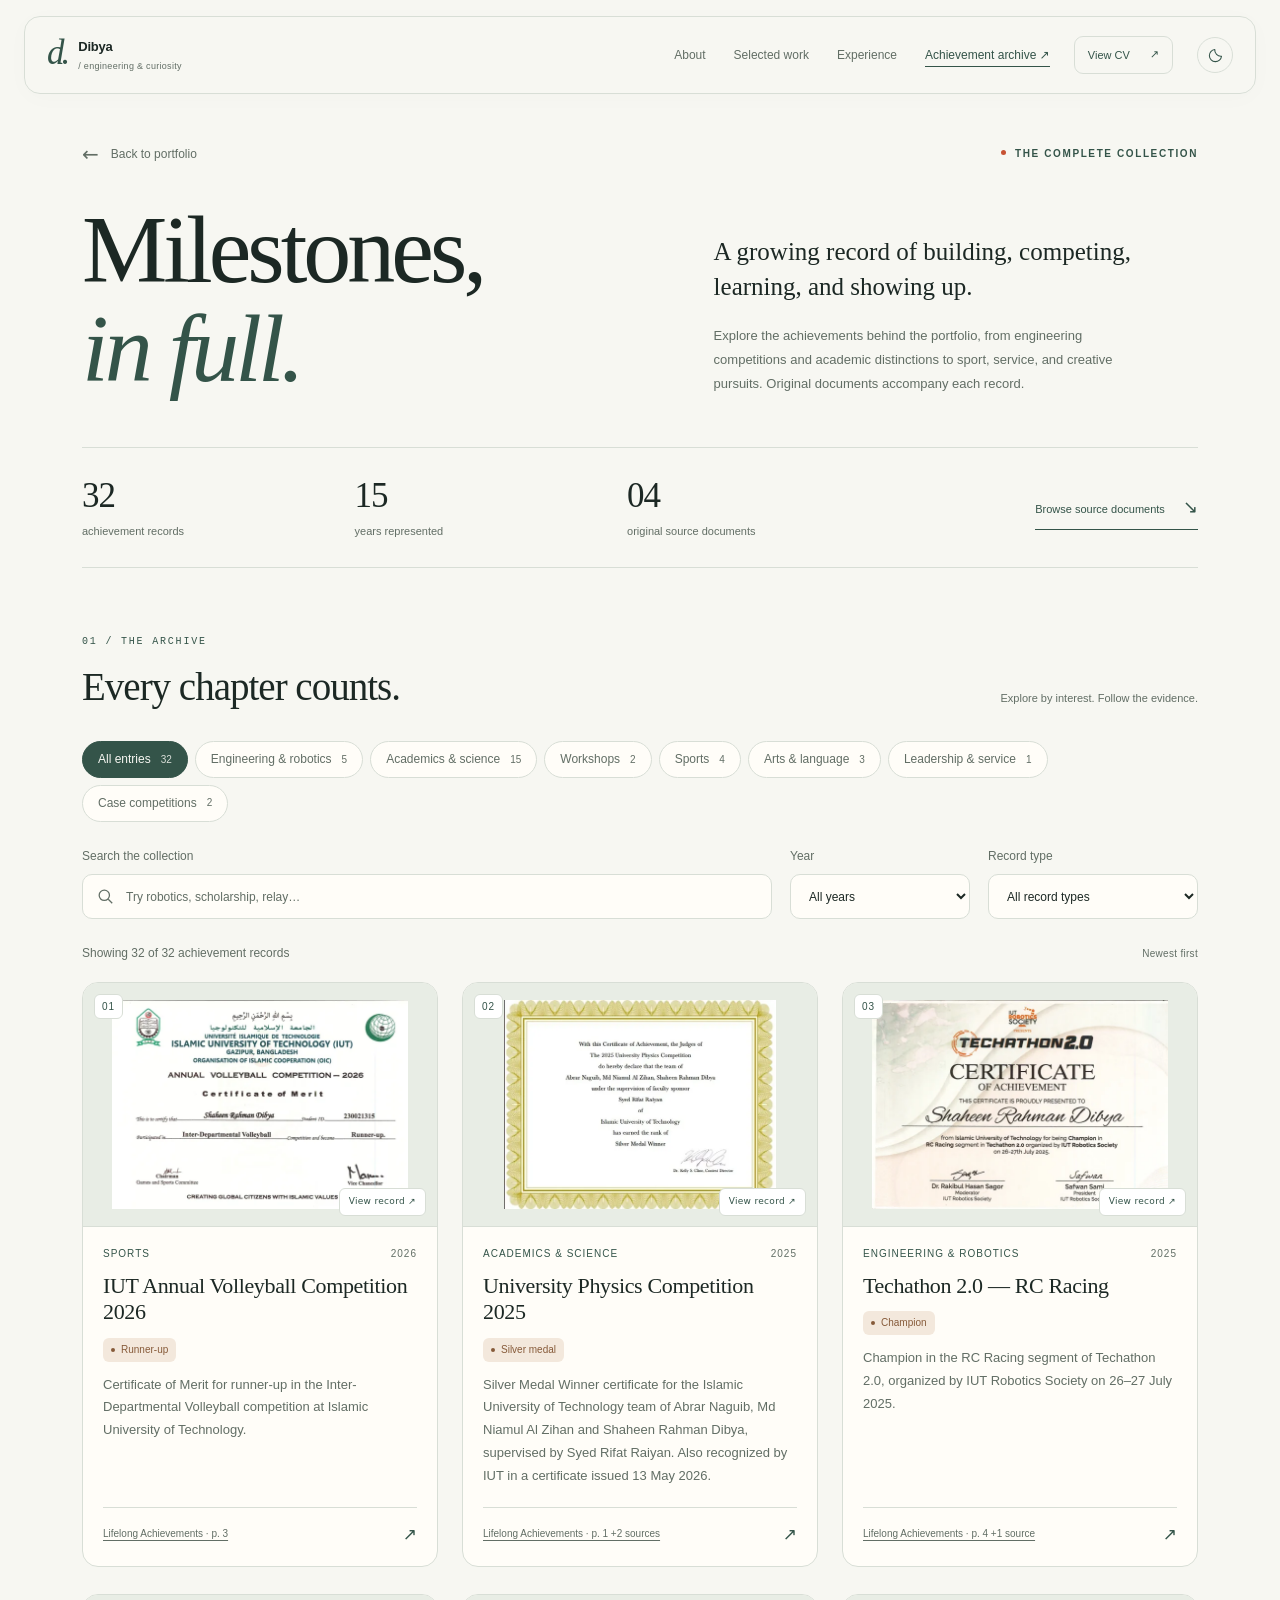
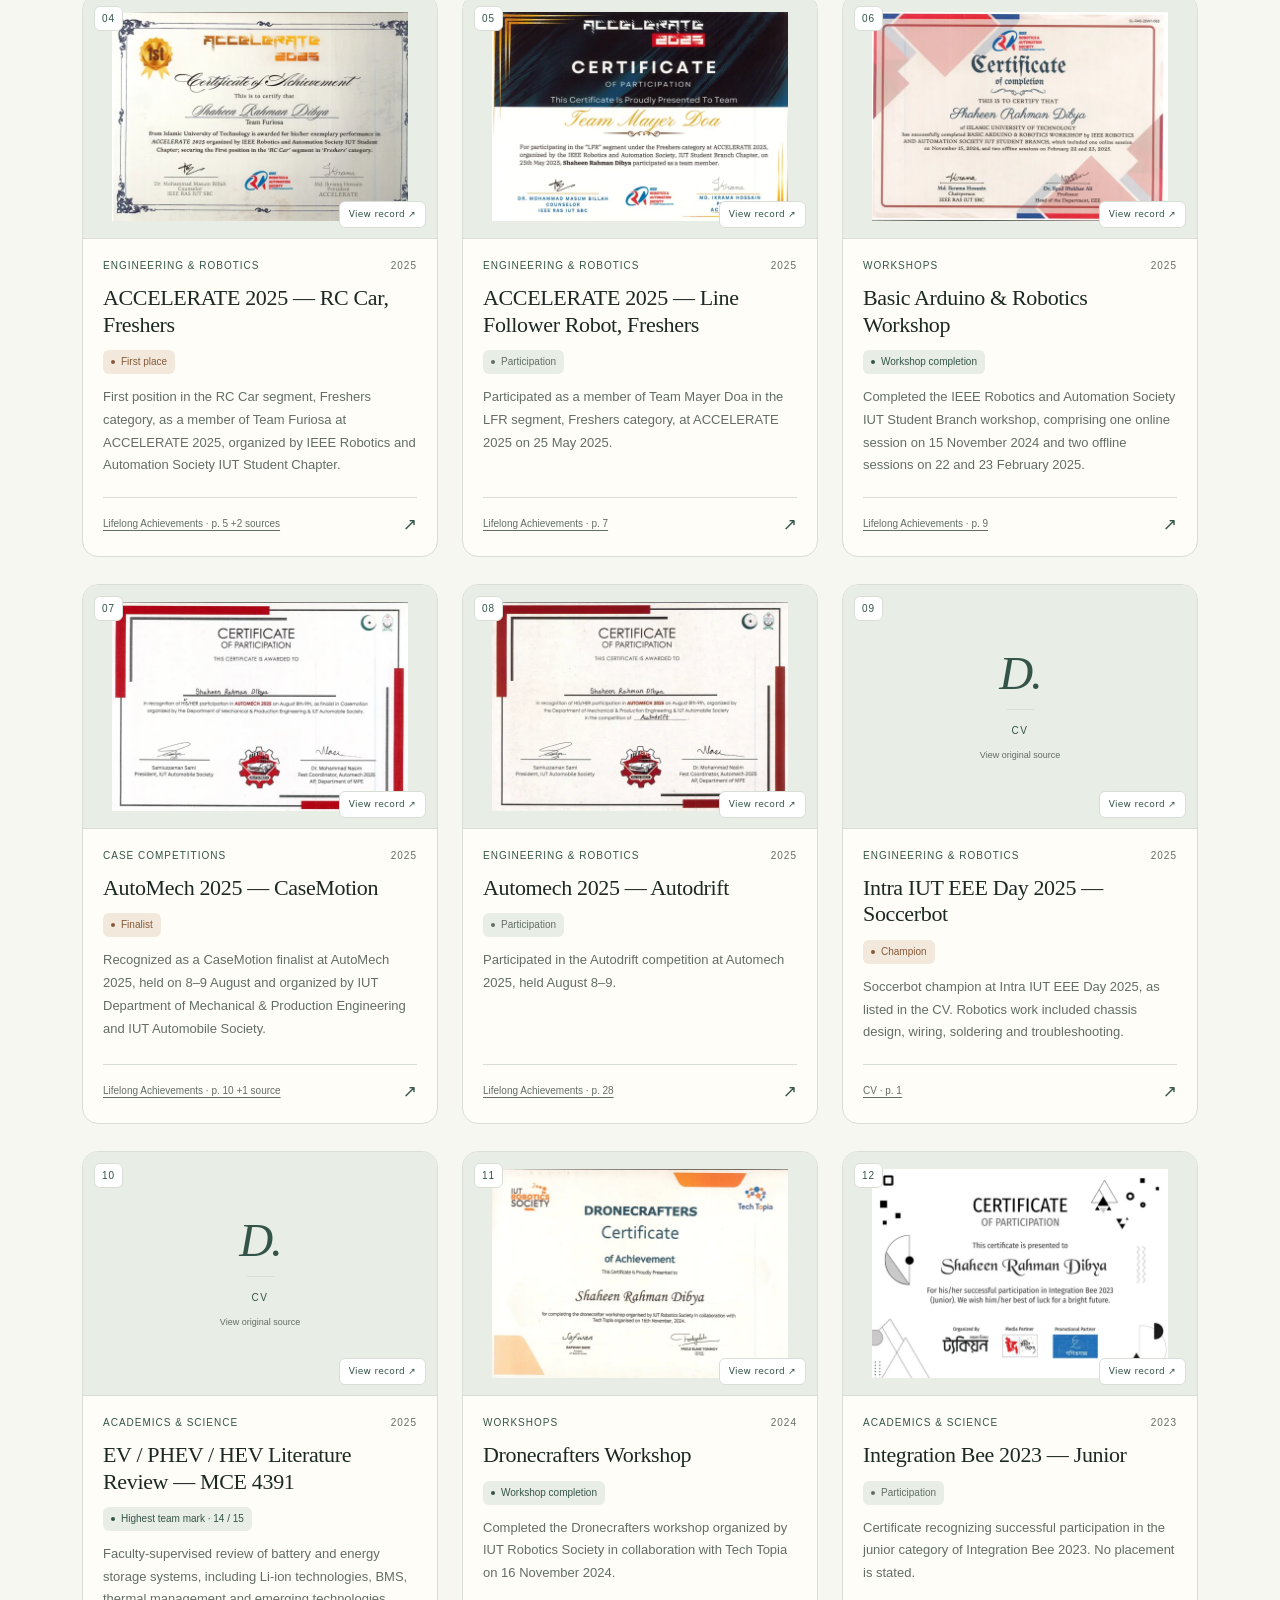
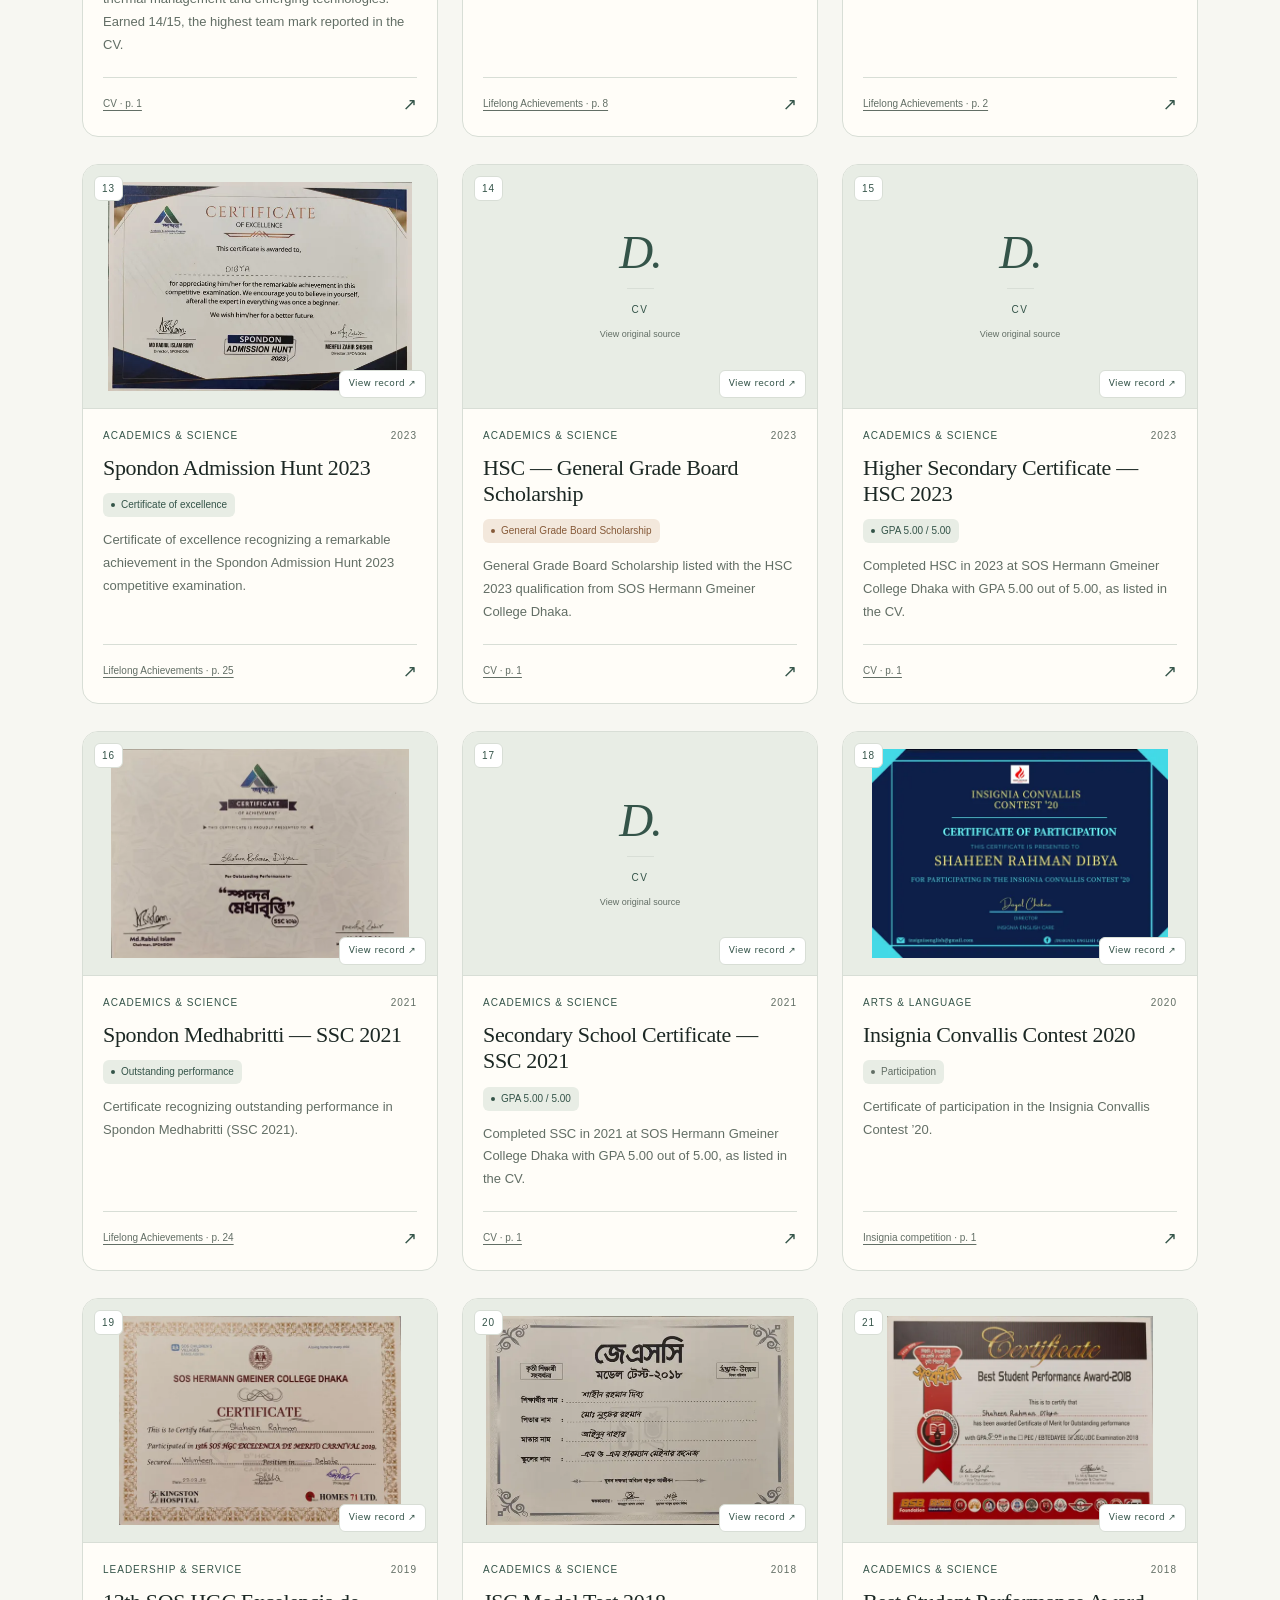
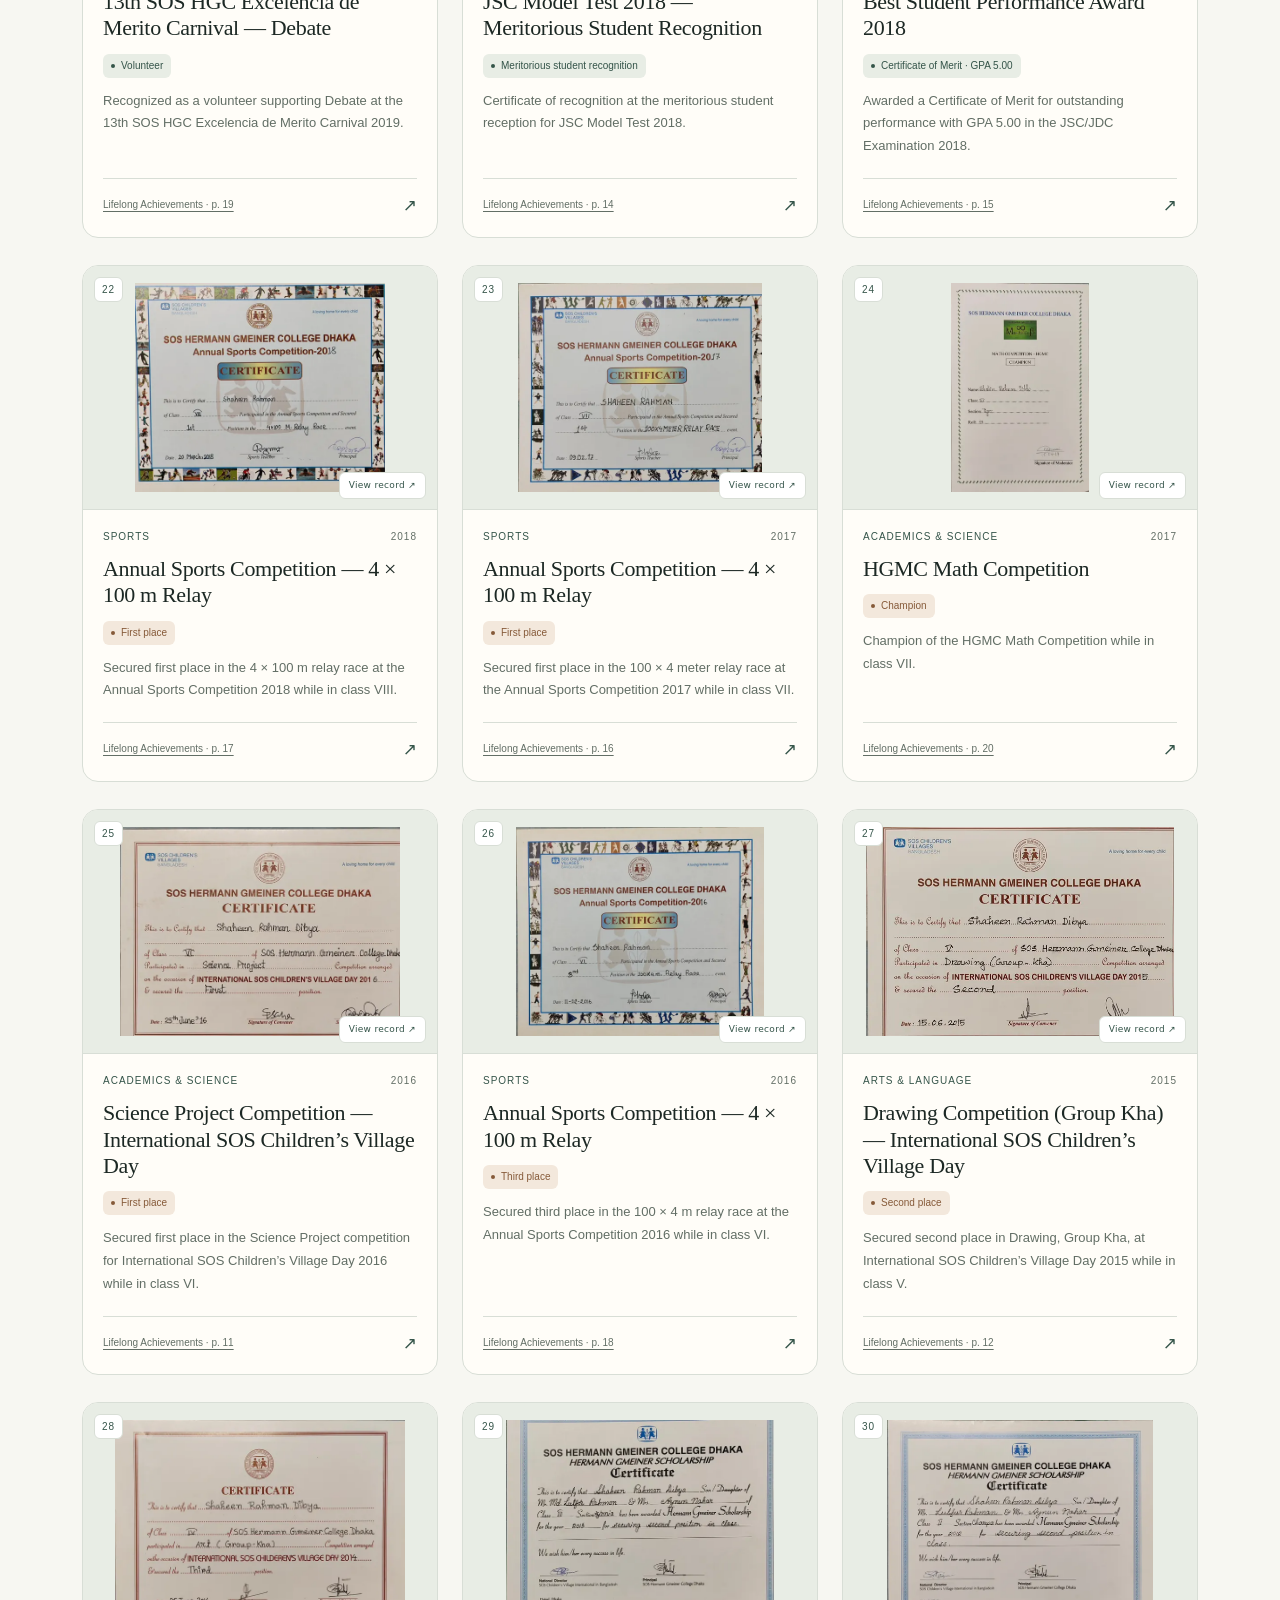
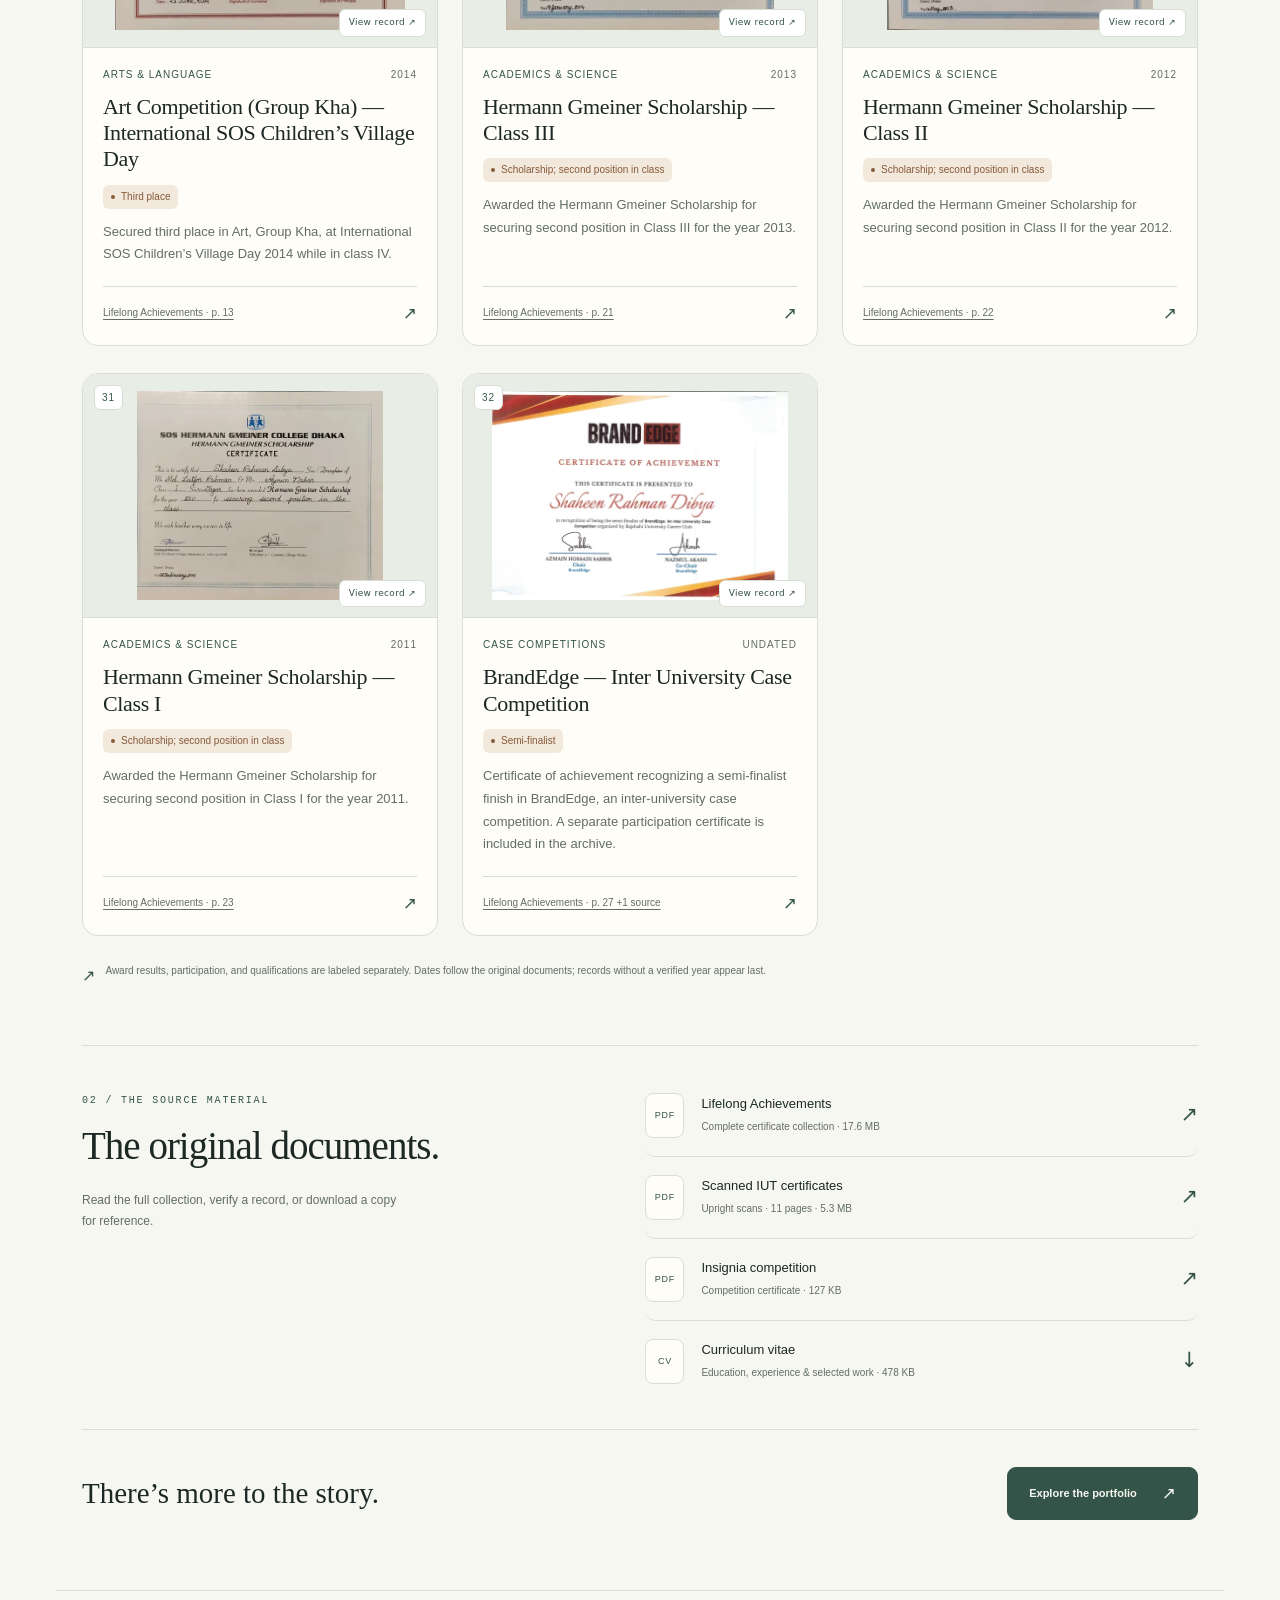
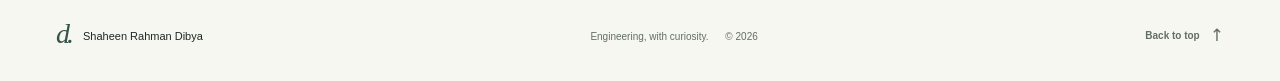
==== archive.html @ 8a5b472c "Refine portfolio with paper cards, motion, and optional dark mode" ====
<!doctype html>
<html lang="en">
<head>
  <meta charset="utf-8">
  <meta name="viewport" content="width=device-width, initial-scale=1">
  <meta name="description" content="The complete achievement archive of Shaheen Rahman Dibya: engineering competitions, academic distinctions, science, sport, service, and creative pursuits, with original documents.">
  <meta name="theme-color" content="#f7f7f2">
  <title>Achievement archive — Shaheen Rahman Dibya</title>
  <link rel="icon" href="assets/favicon.svg" type="image/svg+xml">
  <link rel="stylesheet" href="style.css">
  <link rel="stylesheet" href="archive.css">
  <link rel="stylesheet" href="polish.css">
  <link rel="stylesheet" href="detail-polish.css">
  <script src="achievements.js" defer></script>
  <script src="app.js" defer></script>
  <script src="archive.js" defer></script>
  <script src="polish.js" defer></script>
</head>
<body class="archive-page" id="top">
  <a class="skip-link" href="#archive-main">Skip to archive</a>
  <header class="site-header">
    <div class="container header-inner">
      <a class="brand" href="index.html" aria-label="Dibya, home"><span class="brand-mark" aria-hidden="true">d.</span><span class="brand-name">Dibya<span> / engineering &amp; curiosity</span></span></a>
      <button class="mobile-toggle" type="button" aria-controls="site-nav" aria-expanded="false" aria-label="Open navigation"><span></span><span></span></button>
      <nav class="desktop-nav" id="site-nav" aria-label="Main navigation">
        <a class="nav-link" href="index.html#about">About</a>
        <a class="nav-link" href="index.html#work">Selected work</a>
        <a class="nav-link" href="index.html#experience">Experience</a>
        <a class="nav-link active" aria-current="page" href="archive.html">Achievement archive <span aria-hidden="true">↗</span></a>
      </nav>
      <a class="header-cv" href="assets/documents/cv.pdf" target="_blank" rel="noopener">View CV <span aria-hidden="true">↗</span></a>
      <button class="theme-toggle" type="button" hidden aria-label="Dark mode" aria-pressed="false" title="Switch to dark mode"><svg class="theme-moon" viewBox="0 0 24 24" fill="none" stroke="currentColor" stroke-width="1.5" stroke-linecap="round" stroke-linejoin="round" aria-hidden="true"><path d="M20.5 13A8.6 8.6 0 0 1 11 3.5 8.6 8.6 0 1 0 20.5 13Z"/></svg><svg class="theme-sun" viewBox="0 0 24 24" fill="none" stroke="currentColor" stroke-width="1.5" stroke-linecap="round" aria-hidden="true"><circle cx="12" cy="12" r="4"/><path d="M12 2v2m0 16v2M2 12h2m16 0h2M5 5l1.4 1.4m11.2 11.2L19 19M5 19l1.4-1.4M17.6 6.4 19 5"/></svg></button>
    </div>
  </header>

  <main id="archive-main" class="archive-main">
    <section class="archive-intro" aria-labelledby="archive-title">
      <div class="archive-intro-top"><a href="index.html" class="archive-back"><span aria-hidden="true">←</span> Back to portfolio</a><p class="eyebrow">The complete collection</p></div>
      <div class="archive-intro-grid">
        <h1 id="archive-title">Milestones,<br><em>in full.</em></h1>
        <div class="archive-intro-copy"><p>A growing record of building, competing, learning, and showing up.</p><p>Explore the achievements behind the portfolio, from engineering competitions and academic distinctions to sport, service, and creative pursuits. Original documents accompany each record.</p></div>
      </div>
      <div class="archive-stats" aria-label="About the archive">
        <div><strong id="archive-total">—</strong><span>achievement records</span></div>
        <div><strong id="archive-years">—</strong><span>years represented</span></div>
        <div><strong>04</strong><span>original source documents</span></div>
        <a href="#document-library">Browse source documents <span aria-hidden="true">↘</span></a>
      </div>
    </section>

    <section class="archive-collection" aria-labelledby="collection-title">
      <div class="archive-section-heading"><div><p class="section-label">01 / The archive</p><h2 id="collection-title">Every chapter counts.</h2></div><p>Explore by interest. Follow the evidence.</p></div>
      <form class="archive-filters" id="archive-filters" role="search" aria-label="Filter achievement archive">
        <div class="archive-categories" id="archive-categories" role="group" aria-label="Achievement category"></div>
        <div class="archive-filter-fields">
          <div class="archive-search-field"><label for="archive-search">Search the collection</label><div class="archive-input-wrap"><svg viewBox="0 0 24 24" width="19" height="19" fill="none" stroke="currentColor" stroke-width="1.6" aria-hidden="true"><circle cx="10.5" cy="10.5" r="6.5"/><path d="m15.5 15.5 5 5"/></svg><input id="archive-search" name="search" type="search" placeholder="Try robotics, scholarship, relay…" autocomplete="off"></div></div>
          <div><label for="archive-year">Year</label><select id="archive-year" name="year"><option value="all">All years</option></select></div>
          <div><label for="archive-kind">Record type</label><select id="archive-kind" name="kind"><option value="all">All record types</option></select></div>
        </div>
      </form>
      <div class="archive-results-meta"><p id="archive-count" role="status" aria-live="polite" aria-atomic="true">Loading achievement records…</p><div><span class="archive-sort-label">Newest first</span><button id="archive-clear" type="button" hidden>Clear filters <span aria-hidden="true">×</span></button></div></div>
      <div class="archive-grid" id="archive-grid"></div>
      <div class="archive-empty" id="archive-empty" hidden><span aria-hidden="true">↗</span><h3>No matching records.</h3><p>Try a different search or clear the filters to explore the full collection.</p><button class="button button-dark" type="button" id="archive-empty-clear">View all achievements</button></div>
      <noscript><p class="archive-noscript">Enable JavaScript to browse and filter the archive. All original records are also available in the source documents below.</p></noscript>
      <p class="archive-evidence-note"><span aria-hidden="true">↗</span> Award results, participation, and qualifications are labeled separately. Dates follow the original documents; records without a verified year appear last.</p>
    </section>

    <section class="archive-library" id="document-library" aria-labelledby="library-title">
      <div><p class="section-label">02 / The source material</p><h2 id="library-title">The original documents.</h2><p>Read the full collection, verify a record, or download a copy for reference.</p></div>
      <div class="archive-documents">
        <a href="assets/documents/lifelong-achievements.pdf" target="_blank" rel="noopener"><span class="archive-document-icon" aria-hidden="true">PDF</span><span><strong>Lifelong Achievements</strong><small>Complete certificate collection · 17.6 MB</small></span><span class="archive-document-arrow" aria-hidden="true">↗</span></a>
        <a href="assets/documents/scanned-iut-certificates.pdf" target="_blank" rel="noopener"><span class="archive-document-icon" aria-hidden="true">PDF</span><span><strong>Scanned IUT certificates</strong><small>Upright scans · 11 pages · 5.3 MB</small></span><span class="archive-document-arrow" aria-hidden="true">↗</span></a>
        <a href="assets/documents/insignia-competition.pdf" target="_blank" rel="noopener"><span class="archive-document-icon" aria-hidden="true">PDF</span><span><strong>Insignia competition</strong><small>Competition certificate · 127 KB</small></span><span class="archive-document-arrow" aria-hidden="true">↗</span></a>
        <a href="assets/documents/cv.pdf" download="Shaheen-Rahman-Dibya-CV.pdf"><span class="archive-document-icon" aria-hidden="true">CV</span><span><strong>Curriculum vitae</strong><small>Education, experience &amp; selected work · 478 KB</small></span><span class="archive-document-arrow" aria-hidden="true">↓</span></a>
      </div>
    </section>
    <div class="archive-closing"><p>There’s more to the story.</p><a class="button button-dark" href="index.html">Explore the portfolio <span aria-hidden="true">↗</span></a></div>
  </main>

  <footer class="site-footer container"><a class="brand footer-brand" href="index.html"><span class="brand-mark" aria-hidden="true">d.</span><span>Shaheen Rahman Dibya</span></a><p>Engineering, with curiosity. <span>© <span id="current-year">2026</span></span></p><a class="text-link" href="#top">Back to top <span aria-hidden="true">↑</span></a></footer>

  <dialog id="certificate-dialog" class="certificate-dialog" aria-labelledby="certificate-title">
    <div class="certificate-dialog-heading"><p class="eyebrow">From the archive</p><button type="button" class="certificate-close" aria-label="Close certificate preview">Close <span aria-hidden="true">×</span></button></div>
    <div class="certificate-dialog-content"><div class="certificate-preview" id="certificate-preview"></div><div class="certificate-detail"><p id="certificate-category" class="eyebrow"></p><h2 id="certificate-title"></h2><p class="certificate-result" id="certificate-result"></p><p id="certificate-description"></p><p id="certificate-note" class="certificate-note" hidden></p><div class="certificate-source-nav" id="certificate-source-nav" role="group" aria-label="Choose source document"></div><p class="certificate-citation" id="certificate-citation"></p><a class="button button-dark" id="certificate-original" href="#" target="_blank" rel="noopener">Open original document <span aria-hidden="true">↗</span></a><p class="certificate-read-note">Open the original PDF for full resolution and surrounding context.</p></div></div>
  </dialog>
</body>
</html>
---- style.css ----
/* Shared foundation and portfolio; no remote assets or fonts. */
:root {
  --paper: #f7f7f2;
  --ink: #1c2824;
  --accent: #dd633f;
  --green: #345449;
  --muted: #69716c;
  --line: #d8ded6;
  --sage: #e8ede5;
  --serif: Georgia,'Times New Roman',serif;
  --sans: Arial,Helvetica,'DejaVu Sans',sans-serif;
  --radius: 12px;
}

*,*::before,*::after {
  box-sizing: border-box;
}

html {
  scroll-behavior: smooth;
  scroll-padding-top: 100px;
}

body {
  margin: 0;
  background: var(--paper);
  color: var(--ink);
  font: 15px/1.7 var(--sans);
  -webkit-font-smoothing: antialiased;
}

button,input,select,textarea {
  font: inherit;
}

button,a {
  -webkit-tap-highlight-color: transparent;
}

button {
  color: inherit;
  cursor: pointer;
}

a {
  color: inherit;
  text-decoration: none;
}

img,svg {
  display: block;
  max-width: 100%;
}

img {
  height: auto;
}

h1,h2,h3,h4,p {
  margin: 0;
}

h1,h2,h3 {
  font-family: var(--serif);
  font-weight: 400;
  line-height: 1.12;
}

h2 {
  font-size: clamp(38px,4.2vw,54px);
  letter-spacing: -2.3px;
}

h2 em,h1 em {
  color: var(--green);
  font-weight: 400;
}

p+p {
  margin-top: 18px;
}

strong {
  font-weight: 600;
}

::selection {
  background: #c8d9c5;
  color: var(--ink);
}

:focus-visible {
  outline: 3px solid var(--accent);
  outline-offset: 5px;
}

[hidden] {
  display: none!important;
}

body:has(dialog[open]) {
  overflow: hidden;
}

.container {
  width: calc(100% - 112px);
  max-width: 1180px;
  margin-inline: auto;
}

.section {
  padding-block: 104px;
}

.section-label,.eyebrow {
  font-size: 10px;
  font-weight: 600;
  line-height: 1.6;
  letter-spacing: 1.55px;
  text-transform: uppercase;
}

.section-label {
  color: var(--muted);
  margin-bottom: 20px;
}

.eyebrow {
  color: var(--green);
}

.muted {
  color: var(--muted);
}

.large-copy {
  font-size: 21px;
  line-height: 1.6;
  letter-spacing: -.3px;
}

.tag {
  display: inline-flex;
  align-items: center;
  border: 1px solid currentColor;
  border-radius: 3px;
  padding: 4px 9px;
  font-size: 9px;
  letter-spacing: 1.1px;
  line-height: 1.5;
  font-weight: 600;
  white-space: nowrap;
}

.button {
  display: inline-flex;
  align-items: center;
  justify-content: center;
  gap: 25px;
  min-height: 48px;
  padding: 13px 21px;
  border: 1px solid transparent;
  border-radius: 5px;
  font-size: 12px;
  font-weight: 600;
  line-height: 1.5;
  transition: background .2s,transform .2s;
}

.button:hover {
  transform: translateY(-2px);
}

.button-dark {
  background: var(--ink);
  color: var(--paper);
}

.button-dark:hover {
  background: var(--green);
}

.button-outline {
  background: transparent;
  border-color: var(--line);
}

.button-outline:hover {
  background: var(--sage);
}

.button span[aria-hidden] {
  font-size: 17px;
  font-weight: 400;
}

.text-link {
  display: inline-flex;
  gap: 16px;
  align-items: center;
  width: fit-content;
  background: none;
  padding: 0;
  border: 0;
  border-bottom: 1px solid transparent;
  font-size: 12px;
  font-weight: 600;
  line-height: 1.8;
  transition: border-color .2s;
}

.text-link:hover {
  border-color: currentColor;
}

.text-link span[aria-hidden] {
  font-size: 17px;
  font-weight: 400;
}

.skip-link {
  position: fixed;
  z-index: 100;
  left: 20px;
  top: -100px;
  background: var(--ink);
  color: white;
  border-radius: 4px;
  padding: 12px 20px;
}

.skip-link:focus {
  top: 14px;
}

/* Shared header */
.site-header {
  position: relative;
  z-index: 20;
  border-bottom: 1px solid var(--line);
  background: var(--paper);
}

.header-inner {
  height: 94px;
  display: flex;
  align-items: center;
  gap: 34px;
}

.brand {
  display: inline-flex;
  align-items: center;
  gap: 11px;
  flex-shrink: 0;
}

.brand-mark {
  font: italic 35px/1 var(--serif);
  letter-spacing: -3px;
  color: var(--green);
  margin-top: -5px;
}

.brand-name {
  font-size: 13px;
  font-weight: 600;
  letter-spacing: -.2px;
  white-space: nowrap;
}

.brand-name>span {
  display: block;
  font-size: 9px;
  letter-spacing: .3px;
  font-weight: 400;
  color: var(--muted);
  margin-top: 1px;
}

.desktop-nav {
  display: flex;
  align-items: center;
  gap: 28px;
  margin-left: auto;
}

.nav-link {
  font-size: 11px;
  white-space: nowrap;
  position: relative;
  line-height: 2;
  color: #4f5952;
}

.nav-link:hover,.nav-link.active,.nav-link[aria-current="page"] {
  color: var(--ink);
}

.nav-link::after {
  content: '';
  position: absolute;
  height: 1px;
  bottom: 0;
  left: 0;
  right: 0;
  background: currentColor;
  transform: scaleX(0);
  transform-origin: left;
  transition: transform .2s;
}

.nav-link:hover::after,.nav-link.active::after,.nav-link[aria-current="page"]::after {
  transform: scaleX(1);
}

.header-cv {
  display: flex;
  align-items: center;
  gap: 20px;
  font-size: 11px;
  border: 1px solid #b9c1b9;
  border-radius: 4px;
  padding: 9px 13px;
  white-space: nowrap;
}

.header-cv:hover {
  background: var(--sage);
}

.mobile-toggle {
  display: none;
  width: 42px;
  height: 42px;
  background: transparent;
  align-items: center;
  justify-content: center;
  flex-direction: column;
  gap: 6px;
  border: 1px solid var(--line);
  border-radius: 4px;
}

.mobile-toggle>span {
  display: block;
  width: 17px;
  height: 1px;
  background: var(--ink);
  transition: transform .2s;
}

.mobile-toggle[aria-expanded="true"]>span:first-child {
  transform: translateY(3.5px) rotate(45deg);
}

.mobile-toggle[aria-expanded="true"]>span:last-child {
  transform: translateY(-3.5px) rotate(-45deg);
}

/* Introduction */
.hero {
  display: grid;
  grid-template-columns: 1.15fr .85fr;
  gap: 72px;
  align-items: center;
  padding-top: 86px;
  padding-bottom: 85px;
}

.hero-copy>.eyebrow {
  font-size: 9px;
  letter-spacing: 1.15px;
  display: flex;
  align-items: center;
  gap: 9px;
  margin-bottom: 26px;
}

.status-dot {
  width: 6px;
  height: 6px;
  border-radius: 50%;
  background: var(--accent);
  flex-shrink: 0;
  box-shadow: 0 0 0 4px #dd633f0c;
}

.hero h1 {
  font-size: clamp(76px,8.4vw,112px);
  line-height: 1;
  letter-spacing: -6.5px;
  margin-left: -5px;
}

.hero h1 em {
  display: inline-block;
}

.hero-intro {
  font-size: 16px;
  line-height: 1.8;
  max-width: 425px;
  margin-top: 27px;
  color: #59635b;
}

.hero-intro strong {
  color: var(--ink);
}

.hero-actions {
  display: flex;
  align-items: center;
  gap: 25px;
  margin-top: 30px;
  flex-wrap: wrap;
}

.hero-note {
  display: flex;
  align-items: center;
  gap: 12px;
  margin-top: 38px;
}

.hero-note p {
  font-size: 10px;
  line-height: 1.7;
  color: var(--muted);
}

.tiny-cross {
  font-size: 25px;
  line-height: 1;
  color: var(--accent);
}

.hero-visual {
  position: relative;
  justify-self: end;
  width: 100%;
  max-width: 390px;
  padding-top: 6px;
}

.portrait-frame {
  height: 451px;
  position: relative;
  border-radius: 200px 200px 9px 9px;
  overflow: hidden;
  background: #dbe1d5;
  isolation: isolate;
}

.portrait-frame img {
  width: 100%;
  height: 100%;
  object-fit: cover;
  object-position: center 36%;
  filter: saturate(.82);
}

.portrait-frame::after {
  content: '';
  position: absolute;
  inset: 65% 0 0;
  z-index: 0;
  background: linear-gradient(transparent,#15231c73);
}

.portrait-coordinate {
  position: absolute;
  left: 23px;
  bottom: 19px;
  z-index: 1;
  font-size: 7px;
  line-height: 1.8;
  font-weight: 600;
  letter-spacing: 1.2px;
  color: #fff;
}

.portrait-caption {
  display: flex;
  justify-content: space-between;
  gap: 10px;
  padding-top: 16px;
  font-size: 8px;
  letter-spacing: 1.3px;
  color: var(--muted);
}

.portrait-caption [lang] {
  letter-spacing: .2px;
}

.hero-award {
  position: absolute;
  z-index: 2;
  left: -49px;
  bottom: 62px;
  display: flex;
  align-items: center;
  gap: 13px;
  background: var(--paper);
  border: 1px solid #e4e4d8;
  border-radius: 7px;
  padding: 16px 18px;
  box-shadow: 0 10px 32px #1c28240d;
  transition: transform .2s;
}

.hero-award:hover {
  transform: translateY(-4px);
}

.hero-award .award-symbol {
  font: 39px/1 var(--serif);
  color: #9c8147;
}

.hero-award strong {
  display: block;
  font-size: 11px;
  line-height: 1.5;
  font-weight: 600;
}

.hero-award small {
  font-size: 8px;
  color: var(--muted);
  display: block;
  margin-top: 3px;
}

.hero-award>span:last-child {
  margin-left: 10px;
  font-size: 17px;
}

.portrait-orbit {
  width: 88px;
  height: 88px;
  border: 1px solid #a9b6a2;
  border-radius: 50%;
  position: absolute;
  right: -30px;
  top: 45px;
  z-index: -1;
}

.portrait-orbit::after {
  content: '';
  position: absolute;
  width: 8px;
  height: 8px;
  background: var(--accent);
  border-radius: 50%;
  right: 2px;
  top: 15px;
}

.stat-strip {
  display: grid;
  grid-template-columns: 1fr 1.18fr 1.18fr 1.05fr;
  border-top: 1px solid var(--line);
  border-bottom: 1px solid var(--line);
  padding-block: 28px;
}

.stat-strip>div {
  border-right: 1px solid var(--line);
  padding-left: 32px;
}

.stat-strip>div:first-child {
  padding-left: 0;
}

.stat-strip strong {
  font-family: var(--serif);
  font-size: 32px;
  font-weight: 400;
  line-height: 1.15;
  letter-spacing: -1px;
}

.stat-strip strong span {
  font-family: var(--sans);
  font-size: 10px;
  letter-spacing: 0;
  color: var(--muted);
  margin-left: 3px;
  white-space: nowrap;
}

.stat-strip p {
  font-size: 9px;
  color: var(--muted);
  margin-top: 7px;
}

.stat-strip>a {
  align-self: center;
  font-size: 10px;
  line-height: 1.8;
  padding-left: 32px;
  color: var(--muted);
}

.stat-strip>a span {
  color: var(--ink);
  font-weight: 600;
}

.stat-strip>a:hover span {
  text-decoration: underline;
  text-underline-offset: 4px;
}

/* Recognition */
.section-heading {
  display: flex;
  align-items: flex-end;
  justify-content: space-between;
  gap: 32px;
  margin-bottom: 40px;
}

.section-heading>.text-link {
  margin-bottom: 6px;
}

.section-aside {
  font-size: 12px;
  line-height: 1.8;
  color: var(--muted);
  margin-bottom: 3px;
}

.recognition-grid {
  display: grid;
  grid-template-columns: 1.05fr 1fr;
  gap: 25px;
}

.recognition-feature {
  background: #ebe4d6;
  border: 1px solid #e3daca;
  border-radius: var(--radius);
  padding: 27px 32px 32px;
  min-height: 470px;
  position: relative;
  overflow: hidden;
}

.recognition-meta {
  display: flex;
  justify-content: space-between;
  align-items: center;
  position: relative;
  z-index: 1;
  color: #72634c;
  font-size: 10px;
}

.recognition-meta .tag {
  font-size: 8px;
  letter-spacing: 1px;
  color: #756647;
}

.recognition-copy {
  position: relative;
  z-index: 2;
  margin-top: 157px;
  max-width: 330px;
}

.recognition-copy>.eyebrow {
  font-size: 8px;
  letter-spacing: 1px;
  color: #76664d;
  margin-bottom: 13px;
}

.recognition-copy h3 {
  font-size: 40px;
  letter-spacing: -1.4px;
  line-height: 1.08;
}

.recognition-copy>p:not(.eyebrow) {
  font-size: 11px;
  line-height: 1.8;
  color: #756c5c;
  max-width: 295px;
  margin-top: 16px;
}

.recognition-copy>.text-link {
  margin-top: 19px;
  font-size: 10px;
}

.medal-art {
  position: absolute;
  top: 94px;
  right: 54px;
  width: 151px;
  height: 151px;
  background: radial-gradient(circle at 32% 25%,#f6f8f5,#bdc9c7 58%,#92a4a1);
  border-radius: 50%;
  border: 4px solid #d8e1dc;
  box-shadow: 0 2px 0 #829692,0 13px 24px #536e6126;
  display: flex;
  align-items: center;
  justify-content: center;
  transform: rotate(12deg);
}

.medal-art::before,.medal-art::after {
  content: '';
  position: absolute;
  bottom: 123px;
  width: 35px;
  height: 67px;
  background: #345449;
  z-index: -1;
  clip-path: polygon(0 0,100% 0,100% 100%,50% 84%,0 100%);
}

.medal-art::before {
  left: 27px;
  transform: rotate(-15deg);
}

.medal-art::after {
  right: 27px;
  transform: rotate(15deg);
  background: #567469;
}

.medal-art>span:first-child {
  font: 65px/1 var(--serif);
  color: #5b706c;
  position: relative;
  margin-bottom: 18px;
}

.medal-ring {
  position: absolute;
  inset: 9px;
  border: 1px solid #768b8466;
  border-radius: 50%;
}

.medal-ring::before {
  content: '';
  position: absolute;
  inset: 5px;
  border: 1px dashed #9aa9a3;
  border-radius: 50%;
}

.medal-caption {
  position: absolute;
  bottom: 30px;
  left: 0;
  right: 0;
  text-align: center;
  font-size: 5px;
  letter-spacing: .8px;
  color: #5a6d67;
  line-height: 1.5;
  font-weight: 600;
}

.recognition-stack {
  display: grid;
  grid-template-rows: 1fr 1fr auto;
  gap: 16px;
}

.recognition-small {
  display: flex;
  position: relative;
  align-items: flex-start;
  gap: 19px;
  padding: 30px 28px;
  border: 1px solid var(--line);
  border-radius: var(--radius);
}

.recognition-icon {
  width: 37px;
  height: 37px;
  flex-shrink: 0;
  border: 1px solid #c5cfc3;
  border-radius: 50%;
  display: grid;
  place-items: center;
  font-size: 10px;
  color: var(--green);
  margin-top: 2px;
}

.recognition-small .eyebrow {
  font-size: 8px;
  letter-spacing: 1.2px;
  margin-bottom: 9px;
}

.recognition-small h3 {
  font-size: 25px;
  letter-spacing: -.6px;
  margin-right: 18px;
}

.recognition-small p:not(.eyebrow) {
  font-size: 11px;
  line-height: 1.8;
  color: var(--muted);
  max-width: 285px;
  margin-top: 12px;
}

.recognition-star {
  position: absolute;
  right: 25px;
  top: 28px;
  color: var(--accent);
  font-size: 21px;
  line-height: 1;
}

.recognition-link {
  display: flex;
  justify-content: space-between;
  gap: 20px;
  align-items: center;
  background: var(--sage);
  border: 1px solid #dfe5d9;
  border-radius: 8px;
  padding: 19px 25px;
  font-size: 10px;
  color: var(--muted);
  line-height: 1.8;
  transition: background .2s;
}

.recognition-link:hover {
  background: #dce5d7;
}

.recognition-link strong {
  color: var(--ink);
  font-size: 11px;
  font-weight: 600;
}

.recognition-link>span:last-child {
  font-size: 23px;
  color: var(--green);
}

/* About */
.about-section {
  background: var(--sage);
  padding-block: 88px;
  border-block: 1px solid #e0e5da;
}

.about-grid {
  display: grid;
  grid-template-columns: 1fr 1fr;
  gap: 90px;
}

.about-grid h2 {
  font-size: 49px;
  line-height: 1.13;
}

.about-grid>div:first-child>.text-link {
  margin-top: 29px;
}

.about-copy .large-copy {
  font-size: 20px;
  line-height: 1.6;
  color: var(--ink);
}

.about-copy>p:not(.large-copy) {
  font-size: 12px;
  line-height: 1.9;
  color: #626e62;
}

.interest-list {
  display: flex;
  gap: 9px;
  flex-wrap: wrap;
  margin-top: 26px;
}

.interest-list span {
  border: 1px solid #cbd5c6;
  border-radius: 3px;
  font-size: 9px;
  padding: 6px 10px;
  line-height: 1.5;
  color: #56624f;
}

/* Projects */
.project-toolbar {
  display: flex;
  align-items: center;
  justify-content: space-between;
  gap: 20px;
  margin-bottom: 27px;
  border-bottom: 1px solid var(--line);
  padding-bottom: 20px;
}

.filter-group {
  display: flex;
  align-items: center;
  gap: 6px;
  flex-wrap: wrap;
}

.filter-button {
  background: none;
  border: 1px solid transparent;
  padding: 7px 13px;
  border-radius: 4px;
  font-size: 10px;
  line-height: 1.8;
  color: var(--muted);
  white-space: nowrap;
  transition: background .2s,border-color .2s;
}

.filter-button:hover {
  background: var(--sage);
}

.filter-button.active {
  border-color: var(--ink);
  background: var(--ink);
  color: var(--paper);
}

.filter-button span {
  font-size: 8px;
  margin-left: 6px;
  opacity: .6;
}

.project-toolbar>.muted {
  font-size: 9px;
  white-space: nowrap;
}

.project-grid {
  display: grid;
  grid-template-columns: repeat(2,minmax(0,1fr));
  gap: 28px;
}

.project-card {
  position: relative;
  min-width: 0;
  border: 1px solid var(--line);
  border-radius: var(--radius);
  overflow: hidden;
  background: #fafaf6;
  transition: box-shadow .25s,transform .25s;
}

.project-card:hover {
  box-shadow: 0 10px 35px #1c282409;
  transform: translateY(-3px);
}

.project-visual {
  height: 247px;
  position: relative;
  overflow: hidden;
  display: flex;
  align-items: center;
  justify-content: center;
  background: #e3e9df;
  color: #53705b;
}

.project-visual::after {
  content: '';
  position: absolute;
  inset: 0;
  pointer-events: none;
  border-bottom: 1px solid #1c282409;
  background-image: radial-gradient(#213b2d10 .65px,transparent .65px);
  background-size: 10px 10px;
  opacity: .4;
}

.project-visual svg {
  width: 83%;
  height: 82%;
  position: relative;
  z-index: 1;
}

.project-visual .project-cover {
  width: 100%;
  height: 100%;
  padding: 12px;
  object-fit: contain;
}

.project-visual svg text {
  fill: currentColor;
  stroke: none;
  font: 13px var(--sans);
  letter-spacing: 2px;
}

.project-visual-ev {
  background: #e0e8de;
}

.project-visual-computer {
  background: #e9e6db;
  color: #817353;
}

.project-visual-market {
  background: #e4e6e8;
  color: #697581;
}

.project-visual-building {
  background: #e7e3d9;
  color: #8c7b59;
}

.project-visual-robotics {
  background: #e9e1d5;
  color: #8c7254;
}

.project-visual-label {
  position: absolute;
  z-index: 2;
  top: 19px;
  left: 22px;
  font-size: 8px;
  color: #617062;
  letter-spacing: 1.2px;
  text-transform: uppercase;
}

.project-body {
  padding: 27px 28px 24px;
}

.project-category {
  display: flex;
  align-items: center;
  justify-content: space-between;
  gap: 15px;
  font-size: 9px;
  line-height: 1.6;
  letter-spacing: .5px;
  color: var(--muted);
}

.project-number {
  font-size: 10px;
  letter-spacing: .8px;
}

.project-title {
  font-size: 30px;
  letter-spacing: -.8px;
  margin-top: 13px;
  line-height: 1.15;
}

.project-open {
  padding: 0;
  border: 0;
  background: none;
  text-align: left;
  font: inherit;
  line-height: inherit;
  letter-spacing: inherit;
  color: inherit;
}

.project-open:hover {
  color: var(--green);
}

/* The title link makes the entire project card clickable. */
.project-open::after {
  content: '';
  position: absolute;
  inset: 0;
  z-index: 1;
}

.project-card:focus-within {
  outline: 3px solid var(--accent);
  outline-offset: 4px;
}

.project-description {
  font-size: 11px;
  line-height: 1.9;
  color: var(--muted);
  max-width: 420px;
  margin-top: 13px;
}

.project-card-bottom {
  display: flex;
  align-items: center;
  justify-content: space-between;
  gap: 12px;
  margin-top: 22px;
}

.tool-tags {
  display: flex;
  flex-wrap: wrap;
  align-items: center;
  gap: 6px;
}

.tool-tags>span {
  font-size: 8px;
  line-height: 1.5;
  color: #737c70;
  border: 1px solid #dce1d6;
  border-radius: 3px;
  padding: 4px 7px;
  white-space: nowrap;
}

.project-open-arrow {
  position: relative;
  z-index: 2;
  width: 31px;
  height: 31px;
  flex-shrink: 0;
  display: grid;
  place-items: center;
  border: 1px solid #cfd7cb;
  border-radius: 50%;
  background: transparent;
  font-size: 17px;
  line-height: 1;
  color: var(--green);
  transition: background .2s,color .2s;
}

.project-open-arrow:hover {
  background: var(--ink);
  color: var(--paper);
}

.project-grid:not(.filtered) .project-card:last-child:nth-child(odd) {
  grid-column: 1/-1;
  display: grid;
  grid-template-columns: 1fr 1fr;
}

.project-grid:not(.filtered) .project-card:last-child:nth-child(odd) .project-visual {
  height: 100%;
  min-height: 281px;
}

.project-grid:not(.filtered) .project-card:last-child:nth-child(odd) .project-body {
  padding: 40px 35px;
}

.project-grid:not(.filtered) .project-card:last-child:nth-child(odd) .project-description {
  max-width: 370px;
}

/* Experience */
.experience-section {
  background: #eeefe8;
  border-block: 1px solid #e4e6dd;
  padding-block: 92px;
}

.experience-grid {
  display: grid;
  grid-template-columns: .9fr 1.1fr;
  gap: 90px;
}

.experience-intro h2 {
  font-size: 49px;
}

.experience-intro>p:not(.section-label) {
  font-size: 12px;
  line-height: 1.9;
  color: var(--muted);
  max-width: 300px;
  margin-top: 23px;
}

.experience-intro>.text-link {
  margin-top: 27px;
}

.timeline {
  border-left: 1px solid #cdd5c8;
  padding-left: 31px;
}

.timeline article {
  position: relative;
  padding-bottom: 35px;
  margin-bottom: 34px;
  border-bottom: 1px solid var(--line);
}

.timeline article:last-child {
  border-bottom: 0;
  margin-bottom: 0;
  padding-bottom: 0;
}

.timeline article::before {
  content: '';
  position: absolute;
  width: 7px;
  height: 7px;
  left: -35px;
  top: 6px;
  border-radius: 50%;
  background: var(--green);
  box-shadow: 0 0 0 5px #eeefe8;
}

.timeline-top {
  display: flex;
  align-items: center;
  justify-content: space-between;
  gap: 12px;
  margin-bottom: 17px;
}

.timeline-date {
  font-size: 8px;
  letter-spacing: .9px;
  color: var(--muted);
  font-weight: 600;
}

.timeline .tag {
  font-size: 7px;
  letter-spacing: .6px;
  color: #75826d;
  border-color: #c7d0bf;
  padding: 3px 6px;
}

.timeline h3 {
  font-size: 27px;
  letter-spacing: -.6px;
  margin-bottom: 8px;
}

.timeline-role {
  font-size: 10px;
  line-height: 1.8;
  color: #52624f;
}

.timeline article>p:not(.timeline-role):not(.review-score) {
  font-size: 11px;
  line-height: 1.9;
  color: var(--muted);
  margin-top: 13px;
}

.timeline article>.tool-tags {
  margin-top: 16px;
}

.timeline article>p.timeline-detail {
  font-size: 9px;
  color: #7d8477;
}

.timeline article>.text-link {
  margin-top: 12px;
  font-size: 10px;
}

.review-score {
  display: flex;
  align-items: center;
  gap: 11px;
  margin-top: 17px;
}

.review-score strong {
  font-family: var(--serif);
  font-weight: 400;
  font-size: 30px;
  line-height: 1;
  letter-spacing: -1px;
  color: var(--green);
}

.review-score span {
  font-size: 9px;
  color: var(--muted);
}

/* Education */
.education-grid {
  display: grid;
  grid-template-columns: 1.1fr 1fr .9fr;
  gap: 35px;
}

.education-primary {
  border: 1px solid var(--line);
  border-radius: var(--radius);
  padding: 28px;
}

.education-primary>.eyebrow {
  font-size: 8px;
  letter-spacing: .8px;
  margin-bottom: 19px;
}

.education-primary h3 {
  font-size: 30px;
  letter-spacing: -.7px;
}

.education-primary>p:not(.eyebrow) {
  font-size: 10px;
  line-height: 1.8;
  color: var(--muted);
  margin-top: 14px;
  max-width: 225px;
}

.education-grade {
  display: flex;
  align-items: flex-end;
  justify-content: space-between;
  gap: 15px;
  margin-top: 30px;
  padding-top: 23px;
  border-top: 1px solid var(--line);
}

.education-grade strong {
  font-family: var(--serif);
  font-size: 41px;
  letter-spacing: -2px;
  font-weight: 400;
  line-height: 1;
}

.education-grade strong span {
  font: 10px var(--sans);
  letter-spacing: 0;
  color: var(--muted);
  margin-left: 2px;
}

.education-grade>span {
  font-size: 6px;
  letter-spacing: 1px;
  color: var(--muted);
  margin-bottom: 3px;
}

.education-secondary {
  padding-block: 7px;
}

.education-secondary article+article {
  border-top: 1px solid var(--line);
  padding-top: 25px;
  margin-top: 27px;
}

.education-secondary .eyebrow {
  font-size: 8px;
  letter-spacing: .9px;
  margin-bottom: 12px;
}

.education-secondary h3 {
  font-size: 23px;
  letter-spacing: -.5px;
  line-height: 1.22;
  max-width: 260px;
}

.education-secondary article>p:not(.eyebrow) {
  font-size: 10px;
  line-height: 1.8;
  color: var(--muted);
  margin-top: 12px;
}

.toolkit {
  border-left: 1px solid var(--line);
  padding: 7px 0 7px 29px;
}

.toolkit>.eyebrow {
  font-size: 8px;
  letter-spacing: .9px;
  margin-bottom: 21px;
}

.toolkit>div {
  display: flex;
  gap: 7px;
  flex-wrap: wrap;
}

.toolkit>div span {
  border: 1px solid #d2d9cb;
  border-radius: 4px;
  padding: 6px 10px;
  font-size: 10px;
  line-height: 1.7;
  color: #58684f;
}

.toolkit>p:not(.eyebrow) {
  font-size: 10px;
  line-height: 1.9;
  color: var(--muted);
  margin-top: 24px;
}

/* Archive invitation */
.archive-banner {
  display: grid;
  grid-template-columns: 1fr 1.08fr;
  align-items: center;
  gap: 90px;
  padding-bottom: 105px;
}

.archive-banner-art {
  height: 335px;
  border-radius: var(--radius);
  background: #e6e9dd;
  position: relative;
  overflow: hidden;
  display: flex;
  align-items: center;
  justify-content: center;
  isolation: isolate;
  border: 1px solid #e0e4d5;
}

.archive-banner-art::before,.archive-banner-art::after {
  content: '';
  position: absolute;
  inset: 52px 105px 63px;
  border: 1px solid #aebca3;
  background: #eef0e7;
  transform: rotate(-12deg);
  border-radius: 3px;
  z-index: -1;
  box-shadow: 0 5px 20px #40503408;
}

.archive-banner-art::after {
  transform: rotate(8deg);
  inset: 43px 93px 73px;
  border-color: #b7c3ac;
  background: #e2e7d8;
  z-index: -2;
}

.archive-banner-art>span:first-child {
  font: 106px/1 var(--serif);
  color: #7a916b;
  margin-bottom: 16px;
  text-shadow: 1px 1px 0 #fff7;
}

.archive-banner-index {
  position: absolute;
  left: 26px;
  bottom: 22px;
  font-size: 7px;
  line-height: 1.8;
  letter-spacing: 1.3px;
  color: #7b8b6f;
}

.archive-banner>div:last-child>.section-label {
  font-size: 8px;
  letter-spacing: 1.4px;
  margin-bottom: 17px;
}

.archive-banner h2 {
  font-size: 49px;
  line-height: 1.12;
}

.archive-banner>div:last-child>p:not(.section-label) {
  font-size: 11px;
  line-height: 1.9;
  color: var(--muted);
  max-width: 350px;
  margin-top: 20px;
}

.archive-banner .button {
  margin-top: 25px;
  font-size: 10px;
  min-height: 44px;
}

/* Contact and shared footer */
.contact-section {
  background: var(--green);
  color: var(--paper);
  padding-block: 80px;
}

.contact-inner {
  display: grid;
  grid-template-columns: 1.05fr .95fr;
  align-items: center;
  gap: 65px;
}

.contact-section .section-label {
  color: #bdcabe;
  font-size: 8px;
  letter-spacing: 1.6px;
  margin-bottom: 19px;
}

.contact-section h2 {
  font-size: 49px;
  line-height: 1.12;
  color: var(--paper);
}

.contact-section h2 em {
  color: #ccd7c4;
}

.contact-inner>div:first-child>p:not(.section-label) {
  font-size: 11px;
  line-height: 1.9;
  color: #bdcabe;
  margin-top: 23px;
}

.contact-email {
  display: flex;
  align-items: center;
  justify-content: space-between;
  gap: 20px;
  border-bottom: 1px solid #789080;
  padding-bottom: 17px;
  font-family: var(--serif);
  font-size: 25px;
  letter-spacing: -.5px;
  line-height: 1.5;
  overflow-wrap: anywhere;
}

.contact-email:hover {
  color: #dce5d2;
}

.contact-email>span {
  font-family: var(--sans);
  font-size: 23px;
  flex-shrink: 0;
}

.contact-links {
  display: flex;
  gap: 28px;
  flex-wrap: wrap;
  margin-top: 20px;
}

.contact-links .text-link {
  color: #d7e0d2;
  font-size: 9px;
  gap: 8px;
}

.contact-links .text-link span {
  font-size: 14px;
}

#copy-status {
  font-size: 10px;
  min-height: 18px;
  color: #d7e0d2;
  margin-top: 11px;
}

.site-footer {
  display: flex;
  align-items: center;
  justify-content: space-between;
  gap: 20px;
  padding-block: 29px;
}

.footer-brand {
  font-size: 10px;
  gap: 12px;
}

.footer-brand .brand-mark {
  font-size: 28px;
}

.site-footer>p {
  font-size: 9px;
  color: var(--muted);
}

.site-footer>p>span {
  margin-left: 14px;
}

.site-footer>.text-link {
  font-size: 9px;
  gap: 10px;
  color: var(--muted);
}

/* Accessible native project dialog */
.project-dialog {
  width: min(650px,calc(100% - 40px));
  max-height: calc(100dvh - 48px);
  margin: auto;
  overflow-y: auto;
  padding: 49px;
  background: var(--paper);
  color: var(--ink);
  border: 1px solid var(--line);
  border-radius: 12px;
  box-shadow: 0 30px 100px #12221933;
}

.project-dialog::backdrop {
  background: #14241c99;
  backdrop-filter: blur(5px);
}

.dialog-close {
  position: absolute;
  top: 15px;
  right: 17px;
  width: 35px;
  height: 35px;
  display: grid;
  place-items: center;
  background: none;
  border: 1px solid var(--line);
  border-radius: 50%;
  font-size: 24px;
  line-height: 1;
  color: var(--muted);
}

.dialog-close:hover {
  background: var(--sage);
  color: var(--ink);
}

.project-dialog>.section-label {
  font-size: 8px;
  letter-spacing: 1px;
  margin-bottom: 16px;
  padding-right: 15px;
}

.project-dialog>h2 {
  font-size: 43px;
  letter-spacing: -1.5px;
  line-height: 1.12;
}

.project-dialog>.large-copy {
  font-size: 18px;
  line-height: 1.7;
  margin-top: 23px;
  color: #5e6b61;
}

.project-dialog>h3 {
  font: 600 10px/1.5 var(--sans);
  text-transform: uppercase;
  letter-spacing: 1.3px;
  margin-top: 28px;
}

.project-dialog>p#dialog-contribution {
  font-size: 13px;
  line-height: 1.9;
  color: var(--muted);
  margin-top: 11px;
}

.project-dialog>.tool-tags {
  margin-top: 24px;
}

.project-dialog>.tool-tags span {
  font-size: 10px;
  padding: 6px 10px;
}

.dialog-note {
  margin-top: 27px;
  padding-top: 16px;
  border-top: 1px solid var(--line);
  font-size: 9px;
  color: var(--muted);
}

@media(min-width:1500px) {
  .hero {
    padding-top: 105px;
    padding-bottom: 100px;
  }
  .hero h1 {
    font-size: 115px;
  }
  .portrait-frame {
    height: 470px;
  }
  .hero-visual {
    max-width: 405px;
  }
}

@media(max-width:1120px) {
  .header-inner {
    gap: 24px;
  }
  .desktop-nav {
    gap: 20px;
  }
  .brand-name>span {
    font-size: 8px;
  }
  .hero {
    gap: 46px;
  }
  .hero h1 {
    font-size: 94px;
    letter-spacing: -5px;
  }
  .hero-visual {
    max-width: 335px;
  }
  .portrait-frame {
    height: 418px;
  }
  .hero-award {
    left: -32px;
    padding: 14px;
  }
  .hero-award strong {
    font-size: 10px;
  }
  .hero-award small {
    font-size: 7px;
  }
  .hero-award>span:last-child {
    margin-left: 0;
  }
  .about-grid,.experience-grid {
    gap: 60px;
  }
  .stat-strip>div {
    padding-left: 20px;
  }
  .stat-strip>a {
    padding-left: 20px;
  }
  .recognition-feature {
    padding-inline: 26px;
  }
  .recognition-small {
    padding: 27px 22px;
    gap: 15px;
  }
  .recognition-small h3 {
    font-size: 23px;
  }
  .recognition-star {
    right: 17px;
    top: 25px;
  }
  .medal-art {
    right: 35px;
  }
  .education-grid {
    gap: 25px;
  }
  .education-primary {
    padding: 23px;
  }
  .education-grade>span {
    font-size: 5px;
  }
  .toolkit {
    padding-left: 23px;
  }
  .archive-banner {
    gap: 65px;
  }
  .contact-email {
    font-size: 22px;
  }
  .contact-inner {
    gap: 45px;
  }
}

@media(max-width:950px) {
  .container {
    width: calc(100% - 64px);
  }
  .header-inner {
    height: 82px;
    gap: 20px;
  }
  .desktop-nav {
    gap: 18px;
  }
  .nav-link {
    font-size: 10px;
  }
  .header-cv {
    padding: 7px 10px;
    gap: 12px;
    font-size: 10px;
  }
  .brand-name>span {
    display: none;
  }
  .hero {
    padding-top: 68px;
    padding-bottom: 65px;
    gap: 42px;
  }
  .hero h1 {
    font-size: 83px;
    letter-spacing: -4.7px;
  }
  .hero-intro {
    font-size: 14px;
    max-width: 340px;
  }
  .hero-copy>.eyebrow {
    font-size: 7px;
    letter-spacing: .8px;
    white-space: nowrap;
  }
  .hero-actions {
    gap: 20px;
  }
  .hero-actions .button {
    min-height: 44px;
    font-size: 10px;
    padding: 12px 17px;
    gap: 18px;
  }
  .hero-actions .text-link {
    font-size: 10px;
    gap: 10px;
  }
  .hero-visual {
    max-width: 300px;
  }
  .portrait-frame {
    height: 385px;
  }
  .hero-award {
    left: -29px;
    bottom: 55px;
    padding: 12px;
    gap: 9px;
  }
  .hero-award .award-symbol {
    font-size: 30px;
  }
  .hero-award small {
    font-size: 6.5px;
  }
  .hero-award strong {
    font-size: 9px;
  }
  .portrait-caption {
    font-size: 6px;
    letter-spacing: 1px;
  }
  .portrait-orbit {
    right: -15px;
    width: 70px;
    height: 70px;
  }
  .hero-note {
    margin-top: 27px;
  }
  .hero-note p {
    font-size: 9px;
  }
  .stat-strip strong {
    font-size: 29px;
  }
  .stat-strip strong span {
    font-size: 8px;
  }
  .stat-strip p {
    font-size: 8px;
  }
  .stat-strip>a {
    font-size: 8px;
  }
  .stat-strip {
    grid-template-columns: 1fr 1.15fr 1.15fr 1.1fr;
    padding-block: 23px;
  }
  .section {
    padding-block: 80px;
  }
  .section-heading {
    margin-bottom: 32px;
  }
  h2 {
    font-size: 45px;
  }
  .recognition-grid {
    gap: 20px;
    grid-template-columns: 1fr 1fr;
  }
  .recognition-feature {
    min-height: 430px;
    padding: 24px;
  }
  .recognition-copy {
    margin-top: 146px;
  }
  .recognition-copy h3 {
    font-size: 35px;
  }
  .recognition-copy>p:not(.eyebrow) {
    font-size: 10px;
    max-width: 250px;
  }
  .recognition-copy>.eyebrow {
    font-size: 7px;
    letter-spacing: .7px;
  }
  .medal-art {
    width: 132px;
    height: 132px;
    top: 85px;
    right: 33px;
  }
  .medal-art::before,.medal-art::after {
    bottom: 108px;
    height: 55px;
    width: 30px;
  }
  .medal-art>span:first-child {
    font-size: 57px;
  }
  .medal-caption {
    bottom: 26px;
    font-size: 4px;
  }
  .recognition-small {
    padding: 24px 20px;
    gap: 12px;
  }
  .recognition-icon {
    width: 29px;
    height: 29px;
    font-size: 8px;
  }
  .recognition-small h3 {
    font-size: 22px;
    margin-right: 0;
  }
  .recognition-small .eyebrow {
    font-size: 7px;
  }
  .recognition-small p:not(.eyebrow) {
    font-size: 10px;
  }
  .recognition-star {
    font-size: 17px;
    right: 17px;
    top: 21px;
  }
  .recognition-link {
    padding: 16px 20px;
    font-size: 8px;
  }
  .recognition-link strong {
    font-size: 10px;
  }
  .about-section {
    padding-block: 73px;
  }
  .about-grid {
    gap: 50px;
  }
  .about-grid h2,.experience-intro h2,.archive-banner h2,.contact-section h2 {
    font-size: 41px;
    letter-spacing: -1.6px;
  }
  .about-copy .large-copy {
    font-size: 18px;
  }
  .about-copy>p:not(.large-copy) {
    font-size: 11px;
  }
  .interest-list {
    gap: 7px;
  }
  .interest-list span {
    font-size: 8px;
    padding: 5px 8px;
  }
  .project-visual {
    height: 218px;
  }
  .project-body {
    padding: 24px;
  }
  .project-title {
    font-size: 27px;
  }
  .project-description {
    font-size: 10px;
  }
  .project-category {
    font-size: 8px;
  }
  .project-grid:not(.filtered) .project-card:last-child:nth-child(odd) .project-body {
    padding: 32px 27px;
  }
  .experience-section {
    padding-block: 75px;
  }
  .experience-grid {
    gap: 50px;
    grid-template-columns: .9fr 1.1fr;
  }
  .timeline {
    padding-left: 24px;
  }
  .timeline article::before {
    left: -28px;
  }
  .timeline h3 {
    font-size: 25px;
  }
  .timeline-top {
    gap: 8px;
    flex-wrap: wrap;
  }
  .education-grid {
    gap: 22px;
  }
  .education-primary {
    padding: 21px;
  }
  .education-primary h3 {
    font-size: 26px;
  }
  .education-primary>.eyebrow {
    font-size: 6px;
  }
  .education-primary>p:not(.eyebrow) {
    font-size: 9px;
  }
  .education-grade strong {
    font-size: 34px;
  }
  .education-grade {
    gap: 8px;
    flex-wrap: wrap;
    margin-top: 24px;
    padding-top: 20px;
  }
  .education-secondary h3 {
    font-size: 21px;
  }
  .education-secondary article>p:not(.eyebrow) {
    font-size: 9px;
  }
  .toolkit {
    padding-left: 21px;
  }
  .toolkit>div span {
    font-size: 9px;
    padding: 4px 7px;
  }
  .toolkit>p:not(.eyebrow) {
    font-size: 9px;
  }
  .archive-banner {
    gap: 50px;
    padding-bottom: 80px;
  }
  .archive-banner-art {
    height: 310px;
  }
  .archive-banner-art::before {
    inset: 52px 75px 63px;
  }
  .archive-banner-art::after {
    inset: 43px 65px 73px;
  }
  .contact-section {
    padding-block: 65px;
  }
  .contact-inner {
    gap: 38px;
    grid-template-columns: 1fr 1fr;
  }
  .contact-email {
    font-size: 20px;
    gap: 15px;
  }
  .contact-links {
    gap: 19px;
  }
}

@media(max-width:900px) {
  .desktop-nav {
    display: none;
    position: absolute;
    left: 32px;
    right: 32px;
    top: 71px;
    padding: 15px 20px;
    flex-direction: column;
    align-items: stretch;
    gap: 0;
    border: 1px solid var(--line);
    border-radius: 7px;
    background: var(--paper);
    box-shadow: 0 14px 24px #1c28240c;
    margin-left: 0;
  }
  .desktop-nav.is-open {
    display: flex;
  }
  .nav-link {
    font-size: 12px;
    padding-block: 12px;
  }
  .nav-link+.nav-link {
    border-top: 1px solid #e6e9df;
  }
  .nav-link::after {
    display: none;
  }
  .mobile-toggle {
    display: flex;
    margin-left: auto;
    order: 3;
  }
  .header-cv {
    margin-left: auto;
  }
  .mobile-toggle {
    margin-left: 0;
  }
  .brand-name>span {
    display: block;
    font-size: 8px;
  }
}

@media(max-width:760px) {
  html {
    scroll-padding-top: 28px;
  }
  .container {
    width: calc(100% - 48px);
  }
  .header-inner {
    height: 76px;
    gap: 18px;
  }
  .desktop-nav {
    left: 24px;
    right: 24px;
    top: 65px;
  }
  .hero {
    grid-template-columns: 1.12fr .88fr;
    gap: 30px;
    padding-top: 58px;
    padding-bottom: 55px;
  }
  .hero h1 {
    font-size: 69px;
    letter-spacing: -4px;
  }
  .hero-copy>.eyebrow {
    font-size: 6px;
    letter-spacing: .3px;
    gap: 7px;
    margin-bottom: 20px;
  }
  .status-dot {
    width: 5px;
    height: 5px;
  }
  .hero-intro {
    font-size: 12px;
    line-height: 1.85;
    margin-top: 22px;
  }
  .hero-actions {
    gap: 17px;
    align-items: flex-start;
    margin-top: 24px;
  }
  .hero-actions .button {
    font-size: 9px;
    padding: 11px 13px;
    gap: 12px;
    min-height: 41px;
  }
  .hero-actions .text-link {
    font-size: 9px;
    min-height: 41px;
    gap: 8px;
  }
  .hero-note {
    gap: 9px;
    margin-top: 21px;
  }
  .hero-note p {
    font-size: 8px;
  }
  .tiny-cross {
    font-size: 21px;
  }
  .hero-visual {
    max-width: 260px;
  }
  .portrait-frame {
    height: 335px;
  }
  .portrait-coordinate {
    font-size: 5px;
    left: 16px;
    bottom: 16px;
    letter-spacing: .8px;
  }
  .hero-award {
    left: -21px;
    gap: 8px;
    padding: 11px;
    bottom: 50px;
  }
  .hero-award strong {
    font-size: 8px;
  }
  .hero-award small {
    font-size: 6px;
    letter-spacing: 0;
  }
  .hero-award .award-symbol {
    font-size: 27px;
  }
  .hero-award>span:last-child {
    font-size: 13px;
  }
  .portrait-caption {
    font-size: 5px;
    letter-spacing: .7px;
    padding-top: 12px;
  }
  .portrait-orbit {
    right: -11px;
    top: 30px;
    width: 60px;
    height: 60px;
  }
  .stat-strip {
    grid-template-columns: 1fr 1.1fr 1.1fr;
  }
  .stat-strip>div:nth-child(3) {
    border-right: 0;
  }
  .stat-strip>a {
    grid-column: 1/-1;
    padding: 17px 0 0;
    margin-top: 20px;
    border-top: 1px solid var(--line);
    display: flex;
    justify-content: space-between;
    font-size: 9px;
  }
  .stat-strip>a br {
    display: none;
  }
  .stat-strip strong {
    font-size: 29px;
  }
  .stat-strip strong span {
    font-size: 7px;
  }
  .stat-strip>div {
    padding-left: 20px;
  }
  .stat-strip p {
    font-size: 7px;
  }
  .section {
    padding-block: 65px;
  }
  .section-label {
    font-size: 8px;
    margin-bottom: 15px;
    letter-spacing: 1.3px;
  }
  h2 {
    font-size: 39px;
    letter-spacing: -1.6px;
  }
  .section-heading>.text-link {
    font-size: 10px;
    gap: 10px;
  }
  .recognition-grid {
    gap: 17px;
  }
  .recognition-feature {
    padding: 22px 20px;
    min-height: 430px;
  }
  .recognition-meta {
    font-size: 8px;
  }
  .recognition-meta .tag {
    font-size: 6px;
    padding: 3px 6px;
  }
  .medal-art {
    right: 26px;
    top: 93px;
    width: 116px;
    height: 116px;
  }
  .medal-art::before,.medal-art::after {
    bottom: 94px;
    height: 53px;
    width: 27px;
  }
  .medal-art::before {
    left: 20px;
  }
  .medal-art::after {
    right: 20px;
  }
  .medal-art>span:first-child {
    font-size: 48px;
  }
  .medal-caption {
    bottom: 22px;
    font-size: 3.5px;
  }
  .medal-ring {
    inset: 7px;
  }
  .medal-ring::before {
    inset: 4px;
  }
  .recognition-copy {
    margin-top: 145px;
  }
  .recognition-copy>.eyebrow {
    font-size: 6px;
    letter-spacing: .7px;
  }
  .recognition-copy h3 {
    font-size: 31px;
  }
  .recognition-copy>p:not(.eyebrow) {
    font-size: 9px;
    line-height: 1.85;
  }
  .recognition-copy>.text-link {
    font-size: 9px;
    gap: 10px;
  }
  .recognition-stack {
    gap: 13px;
  }
  .recognition-small {
    padding: 23px 18px;
    gap: 0;
    display: block;
  }
  .recognition-icon {
    display: none;
  }
  .recognition-small .eyebrow {
    font-size: 6px;
    letter-spacing: .7px;
    margin-bottom: 10px;
  }
  .recognition-small h3 {
    font-size: 22px;
    max-width: 205px;
  }
  .recognition-small p:not(.eyebrow) {
    font-size: 9px;
    line-height: 1.85;
    margin-top: 11px;
  }
  .recognition-star {
    font-size: 15px;
    top: 21px;
    right: 16px;
  }
  .recognition-link {
    padding: 15px 18px;
    font-size: 7px;
  }
  .recognition-link strong {
    font-size: 9px;
  }
  .recognition-link>span:last-child {
    font-size: 20px;
  }
  .about-section {
    padding-block: 62px;
  }
  .about-grid {
    gap: 35px;
  }
  .about-grid h2,.experience-intro h2,.archive-banner h2,.contact-section h2 {
    font-size: 35px;
    letter-spacing: -1.3px;
  }
  .about-copy .large-copy {
    font-size: 16px;
  }
  .about-copy>p:not(.large-copy) {
    font-size: 10px;
    line-height: 1.9;
  }
  .about-grid>div:first-child>.text-link {
    font-size: 10px;
  }
  .interest-list {
    gap: 6px;
    margin-top: 22px;
  }
  .interest-list span {
    font-size: 7px;
    padding: 4px 7px;
  }
  .section-aside {
    font-size: 10px;
  }
  .project-toolbar {
    gap: 15px;
    padding-bottom: 17px;
  }
  .filter-button {
    font-size: 9px;
    padding: 6px 10px;
  }
  .project-toolbar>.muted {
    font-size: 8px;
  }
  .project-grid {
    gap: 20px;
  }
  .project-visual {
    height: 185px;
  }
  .project-visual-label {
    font-size: 6px;
    top: 15px;
    left: 17px;
  }
  .project-body {
    padding: 22px 20px;
  }
  .project-number {
    font-size: 8px;
  }
  .project-category {
    font-size: 7px;
  }
  .project-title {
    font-size: 25px;
    letter-spacing: -.6px;
  }
  .project-description {
    font-size: 9px;
  }
  .project-card-bottom {
    margin-top: 19px;
    gap: 8px;
  }
  .tool-tags {
    gap: 5px;
  }
  .tool-tags>span {
    font-size: 7px;
    padding: 3px 5px;
  }
  .project-open-arrow {
    width: 27px;
    height: 27px;
    font-size: 15px;
  }
  .project-grid:not(.filtered) .project-card:last-child:nth-child(odd) .project-body {
    padding: 29px 23px;
  }
  .project-grid:not(.filtered) .project-card:last-child:nth-child(odd) .project-visual {
    min-height: 260px;
  }
  .experience-section {
    padding-block: 63px;
  }
  .experience-grid {
    grid-template-columns: .85fr 1.15fr;
    gap: 32px;
  }
  .experience-intro>p:not(.section-label) {
    font-size: 10px;
  }
  .experience-intro>.text-link {
    font-size: 10px;
  }
  .timeline {
    padding-left: 21px;
  }
  .timeline article::before {
    left: -25px;
  }
  .timeline-top {
    gap: 8px;
    margin-bottom: 14px;
  }
  .timeline-date {
    font-size: 7px;
    letter-spacing: .7px;
  }
  .timeline .tag {
    font-size: 6px;
  }
  .timeline h3 {
    font-size: 22px;
  }
  .timeline-role {
    font-size: 9px;
  }
  .timeline article>p:not(.timeline-role):not(.review-score) {
    font-size: 10px;
  }
  .timeline article>p.timeline-detail {
    font-size: 8px;
  }
  .timeline article {
    padding-bottom: 29px;
    margin-bottom: 28px;
  }
  .education-grid {
    grid-template-columns: 1fr 1fr;
    gap: 25px;
  }
  .toolkit {
    grid-column: 1/-1;
    border-left: 0;
    border-top: 1px solid var(--line);
    padding: 24px 0 0;
    display: grid;
    grid-template-columns: 1fr 1fr;
    gap: 12px 25px;
  }
  .toolkit>.eyebrow {
    margin: 0;
    grid-column: 1/-1;
  }
  .toolkit>p:not(.eyebrow) {
    margin: 0;
  }
  .education-primary h3 {
    font-size: 29px;
  }
  .education-secondary h3 {
    font-size: 25px;
  }
  .education-primary>.eyebrow {
    font-size: 7px;
  }
  .education-primary>p:not(.eyebrow) {
    font-size: 10px;
  }
  .education-grade strong {
    font-size: 39px;
  }
  .education-grade>span {
    font-size: 6px;
  }
  .education-secondary .eyebrow {
    font-size: 8px;
  }
  .education-secondary article>p:not(.eyebrow) {
    font-size: 10px;
  }
  .archive-banner {
    gap: 35px;
    padding-bottom: 65px;
  }
  .archive-banner-art {
    height: 290px;
  }
  .archive-banner-art::before {
    inset: 52px 55px 63px;
  }
  .archive-banner-art::after {
    inset: 43px 46px 73px;
  }
  .archive-banner-art>span:first-child {
    font-size: 90px;
  }
  .archive-banner-index {
    font-size: 5px;
    left: 20px;
    bottom: 19px;
    letter-spacing: 1px;
  }
  .archive-banner>div:last-child>.section-label {
    font-size: 7px;
    letter-spacing: 1px;
  }
  .archive-banner>div:last-child>p:not(.section-label) {
    font-size: 10px;
  }
  .archive-banner .button {
    font-size: 9px;
    padding: 11px 14px;
    gap: 14px;
  }
  .contact-inner {
    grid-template-columns: 1fr;
    gap: 35px;
  }
  .contact-section {
    padding-block: 58px;
  }
  .contact-section h2 {
    font-size: 43px;
  }
  .contact-inner>div:first-child>p:not(.section-label) {
    font-size: 11px;
  }
  .contact-actions {
    max-width: 480px;
  }
  .contact-email {
    font-size: 26px;
  }
  .contact-links {
    gap: 28px;
  }
  .contact-links .text-link {
    font-size: 10px;
  }
  .site-footer {
    gap: 16px;
    padding-block: 25px;
  }
  .site-footer>p {
    font-size: 7px;
  }
  .site-footer>p>span {
    margin-left: 8px;
  }
  .footer-brand {
    font-size: 9px;
  }
  .site-footer>.text-link {
    font-size: 8px;
    gap: 8px;
  }
}

@media(max-width:570px) {
  .container {
    width: calc(100% - 40px);
  }
  .header-inner {
    height: 74px;
    gap: 13px;
  }
  .brand-mark {
    font-size: 33px;
  }
  .brand-name {
    font-size: 12px;
  }
  .brand-name>span {
    font-size: 7px;
  }
  .header-cv {
    padding: 7px 9px;
    font-size: 9px;
    gap: 9px;
  }
  .mobile-toggle {
    width: 36px;
    height: 36px;
  }
  .desktop-nav {
    left: 20px;
    right: 20px;
  }
  .hero {
    grid-template-columns: 1fr;
    gap: 44px;
    padding-top: 46px;
    padding-bottom: 39px;
  }
  .hero-copy {
    max-width: 450px;
  }
  .hero-copy>.eyebrow {
    font-size: 7px;
    letter-spacing: .65px;
    margin-bottom: 23px;
    white-space: normal;
  }
  .hero h1 {
    font-size: clamp(70px,16vw,91px);
    letter-spacing: -4.5px;
  }
  .hero-intro {
    font-size: 14px;
    max-width: 390px;
    line-height: 1.8;
    margin-top: 23px;
  }
  .hero-actions {
    gap: 23px;
    margin-top: 24px;
    align-items: center;
  }
  .hero-actions .button {
    font-size: 11px;
    padding: 12px 17px;
    gap: 19px;
    min-height: 46px;
  }
  .hero-actions .text-link {
    font-size: 10px;
    min-height: auto;
  }
  .hero-note {
    margin-top: 25px;
    gap: 12px;
  }
  .hero-note p {
    font-size: 9px;
  }
  .tiny-cross {
    font-size: 24px;
  }
  .hero-visual {
    width: calc(100% - 48px);
    max-width: 335px;
    justify-self: center;
    padding: 0;
    margin-left: 18px;
  }
  .portrait-frame {
    height: 389px;
  }
  .portrait-coordinate {
    font-size: 6px;
    left: 21px;
    bottom: 19px;
  }
  .hero-award {
    left: -30px;
    bottom: 58px;
    padding: 15px;
    gap: 11px;
  }
  .hero-award .award-symbol {
    font-size: 33px;
  }
  .hero-award strong {
    font-size: 10px;
  }
  .hero-award small {
    font-size: 7px;
  }
  .hero-award>span:last-child {
    font-size: 17px;
  }
  .portrait-caption {
    font-size: 6px;
    letter-spacing: .8px;
    padding-top: 13px;
  }
  .portrait-orbit {
    width: 75px;
    height: 75px;
    right: -16px;
    top: 35px;
  }
  .stat-strip {
    padding-block: 25px;
    grid-template-columns: 1fr 1.1fr 1fr;
  }
  .stat-strip strong {
    font-size: 29px;
  }
  .stat-strip strong span {
    display: block;
    font-size: 7px;
    margin: 5px 0 0;
    font-family: var(--sans);
    letter-spacing: 0;
  }
  .stat-strip>div:first-child strong span {
    display: inline;
    margin-left: 2px;
    font-size: 8px;
  }
  .stat-strip>div {
    padding-left: 15px;
  }
  .stat-strip p {
    font-size: 7px;
    line-height: 1.7;
    max-width: 100px;
    margin-top: 5px;
  }
  .stat-strip>div:first-child p {
    margin-top: 17px;
  }
  .stat-strip>a {
    font-size: 8px;
    margin-top: 22px;
    padding-top: 18px;
    gap: 15px;
    line-height: 1.6;
  }
  .section {
    padding-block: 59px;
  }
  .section-heading {
    display: block;
    margin-bottom: 28px;
  }
  .section-heading>.text-link {
    margin-top: 21px;
    font-size: 10px;
  }
  .section-label {
    font-size: 8px;
    letter-spacing: 1.1px;
    margin-bottom: 15px;
  }
  h2 {
    font-size: 38px;
    letter-spacing: -1.6px;
  }
  .recognition-grid {
    grid-template-columns: 1fr;
    gap: 17px;
  }
  .recognition-feature {
    min-height: 466px;
    padding: 24px 27px;
  }
  .recognition-meta {
    font-size: 10px;
  }
  .recognition-meta .tag {
    font-size: 8px;
    padding: 3px 7px;
  }
  .medal-art {
    top: 98px;
    right: 42px;
    width: 140px;
    height: 140px;
  }
  .medal-art::before,.medal-art::after {
    bottom: 115px;
    height: 61px;
    width: 32px;
  }
  .medal-art::before {
    left: 25px;
  }
  .medal-art::after {
    right: 25px;
  }
  .medal-art>span:first-child {
    font-size: 61px;
  }
  .medal-caption {
    bottom: 27px;
    font-size: 4.5px;
  }
  .medal-ring {
    inset: 9px;
  }
  .medal-ring::before {
    inset: 4px;
  }
  .recognition-copy {
    margin-top: 159px;
  }
  .recognition-copy>.eyebrow {
    font-size: 7px;
    letter-spacing: .9px;
  }
  .recognition-copy h3 {
    font-size: 38px;
    letter-spacing: -1.3px;
  }
  .recognition-copy>p:not(.eyebrow) {
    font-size: 11px;
    max-width: 270px;
    margin-top: 14px;
  }
  .recognition-copy>.text-link {
    font-size: 10px;
    margin-top: 18px;
  }
  .recognition-small {
    padding: 25px;
    display: flex;
    gap: 17px;
  }
  .recognition-icon {
    display: grid;
    flex-shrink: 0;
    width: 32px;
    height: 32px;
    font-size: 9px;
  }
  .recognition-small .eyebrow {
    font-size: 7px;
    letter-spacing: 1px;
  }
  .recognition-small h3 {
    font-size: 25px;
    max-width: none;
    margin-right: 10px;
  }
  .recognition-small p:not(.eyebrow) {
    font-size: 10px;
    max-width: 280px;
  }
  .recognition-star {
    right: 21px;
    top: 23px;
    font-size: 17px;
  }
  .recognition-link {
    padding: 19px 24px;
    font-size: 9px;
  }
  .recognition-link strong {
    font-size: 10px;
  }
  .recognition-link>span:last-child {
    font-size: 23px;
  }
  .about-section {
    padding-block: 58px;
  }
  .about-grid {
    grid-template-columns: 1fr;
    gap: 32px;
  }
  .about-grid h2 {
    font-size: 40px;
    letter-spacing: -1.7px;
  }
  .about-grid>div:first-child>.text-link {
    margin-top: 22px;
    font-size: 11px;
  }
  .about-copy .large-copy {
    font-size: 19px;
    line-height: 1.65;
  }
  .about-copy>p:not(.large-copy) {
    font-size: 12px;
    line-height: 1.9;
  }
  .interest-list {
    gap: 8px;
    margin-top: 24px;
  }
  .interest-list span {
    font-size: 9px;
    padding: 6px 9px;
  }
  .section-aside {
    font-size: 11px;
    line-height: 1.8;
    margin-top: 18px;
  }
  .section-aside br {
    display: none;
  }
  .project-toolbar {
    display: block;
    padding-bottom: 17px;
    margin-bottom: 23px;
  }
  .filter-group {
    gap: 4px;
    flex-wrap: nowrap;
    overflow-x: auto;
    padding-bottom: 2px;
  }
  .filter-button {
    font-size: 9px;
    padding: 6px 10px;
    flex-shrink: 0;
  }
  .project-toolbar>.muted {
    margin-top: 12px;
    font-size: 8px;
  }
  .project-grid {
    grid-template-columns: 1fr;
    gap: 24px;
  }
  .project-visual {
    height: 227px;
  }
  .project-visual-label {
    font-size: 7px;
    top: 17px;
    left: 20px;
  }
  .project-visual svg {
    width: 86%;
    height: 82%;
  }
  .project-body {
    padding: 26px 24px;
  }
  .project-number {
    font-size: 9px;
  }
  .project-category {
    font-size: 8px;
  }
  .project-title {
    font-size: 31px;
    letter-spacing: -.9px;
  }
  .project-description {
    font-size: 11px;
    line-height: 1.9;
    margin-top: 14px;
  }
  .project-card-bottom {
    margin-top: 23px;
  }
  .tool-tags>span {
    font-size: 8px;
    padding: 4px 7px;
  }
  .project-open-arrow {
    width: 31px;
    height: 31px;
    font-size: 17px;
  }
  .project-grid:not(.filtered) .project-card:last-child:nth-child(odd) {
    grid-column: auto;
    display: block;
  }
  .project-grid:not(.filtered) .project-card:last-child:nth-child(odd) .project-body {
    padding: 26px 24px;
  }
  .project-grid:not(.filtered) .project-card:last-child:nth-child(odd) .project-visual {
    height: 227px;
    min-height: 0;
  }
  .experience-section {
    padding-block: 58px;
  }
  .experience-grid {
    grid-template-columns: 1fr;
    gap: 40px;
  }
  .experience-intro h2 {
    font-size: 40px;
    letter-spacing: -1.7px;
  }
  .experience-intro>p:not(.section-label) {
    font-size: 12px;
    max-width: 330px;
    margin-top: 20px;
  }
  .experience-intro>.text-link {
    font-size: 11px;
    margin-top: 22px;
  }
  .timeline {
    padding-left: 25px;
    margin-left: 4px;
  }
  .timeline article::before {
    left: -29px;
    top: 6px;
  }
  .timeline-top {
    gap: 15px;
    flex-wrap: nowrap;
    margin-bottom: 17px;
  }
  .timeline-date {
    font-size: 8px;
    letter-spacing: .7px;
  }
  .timeline .tag {
    font-size: 6px;
    padding: 3px 6px;
    letter-spacing: .5px;
  }
  .timeline h3 {
    font-size: 27px;
    letter-spacing: -.6px;
  }
  .timeline-role {
    font-size: 10px;
  }
  .timeline article>p:not(.timeline-role):not(.review-score) {
    font-size: 11px;
  }
  .timeline article>p.timeline-detail {
    font-size: 9px;
  }
  .timeline article {
    padding-bottom: 30px;
    margin-bottom: 30px;
  }
  .review-score strong {
    font-size: 32px;
  }
  .review-score span {
    font-size: 9px;
  }
  .education-grid {
    grid-template-columns: 1fr;
    gap: 28px;
  }
  .education-primary {
    padding: 27px;
  }
  .education-primary>.eyebrow {
    font-size: 8px;
    letter-spacing: .8px;
  }
  .education-primary h3 {
    font-size: 34px;
  }
  .education-primary>p:not(.eyebrow) {
    font-size: 11px;
    max-width: none;
  }
  .education-grade {
    margin-top: 27px;
    padding-top: 23px;
    flex-wrap: nowrap;
  }
  .education-grade strong {
    font-size: 44px;
  }
  .education-grade>span {
    font-size: 7px;
    letter-spacing: 1px;
  }
  .education-secondary {
    display: grid;
    grid-template-columns: 1fr 1fr;
    gap: 26px;
    padding: 0;
  }
  .education-secondary article+article {
    margin: 0;
    padding: 0 0 0 24px;
    border-top: 0;
    border-left: 1px solid var(--line);
  }
  .education-secondary h3 {
    font-size: 24px;
    line-height: 1.2;
  }
  .education-secondary .eyebrow {
    font-size: 8px;
  }
  .education-secondary article>p:not(.eyebrow) {
    font-size: 10px;
  }
  .toolkit {
    grid-column: auto;
    grid-template-columns: 1fr;
    gap: 17px;
    padding-top: 25px;
  }
  .toolkit>.eyebrow {
    font-size: 8px;
  }
  .toolkit>div span {
    font-size: 10px;
    padding: 6px 10px;
  }
  .toolkit>p:not(.eyebrow) {
    font-size: 11px;
    max-width: 340px;
    line-height: 1.9;
  }
  .archive-banner {
    grid-template-columns: 1fr;
    gap: 31px;
    padding-bottom: 59px;
  }
  .archive-banner-art {
    height: 300px;
  }
  .archive-banner-art::before {
    inset: 50px 85px 60px;
  }
  .archive-banner-art::after {
    inset: 42px 75px 70px;
  }
  .archive-banner-art>span:first-child {
    font-size: 100px;
  }
  .archive-banner-index {
    font-size: 6px;
    left: 23px;
    bottom: 20px;
  }
  .archive-banner>div:last-child>.section-label {
    font-size: 8px;
    margin-bottom: 15px;
  }
  .archive-banner h2 {
    font-size: 42px;
    letter-spacing: -1.6px;
  }
  .archive-banner>div:last-child>p:not(.section-label) {
    font-size: 11px;
    max-width: 330px;
    line-height: 1.9;
    margin-top: 18px;
  }
  .archive-banner .button {
    font-size: 10px;
    padding: 12px 17px;
    gap: 21px;
    min-height: 45px;
    margin-top: 23px;
  }
  .contact-section {
    padding-block: 55px;
  }
  .contact-inner {
    gap: 34px;
  }
  .contact-section .section-label {
    font-size: 8px;
  }
  .contact-section h2 {
    font-size: 39px;
    letter-spacing: -1.7px;
  }
  .contact-inner>div:first-child>p:not(.section-label) {
    font-size: 11px;
    line-height: 1.9;
    margin-top: 20px;
  }
  .contact-inner>div:first-child>p:not(.section-label) br {
    display: none;
  }
  .contact-email {
    font-size: 23px;
    gap: 12px;
    padding-bottom: 15px;
  }
  .contact-email>span {
    font-size: 21px;
  }
  .contact-links {
    gap: 23px;
    margin-top: 19px;
  }
  .contact-links .text-link {
    font-size: 9px;
  }
  .site-footer {
    display: grid;
    grid-template-columns: 1fr auto;
    gap: 17px 12px;
    padding-block: 27px;
  }
  .footer-brand {
    font-size: 10px;
  }
  .footer-brand .brand-mark {
    font-size: 28px;
  }
  .site-footer>p {
    grid-row: 2;
    grid-column: 1/-1;
    font-size: 8px;
  }
  .site-footer>p>span {
    margin-left: 12px;
  }
  .site-footer>.text-link {
    font-size: 9px;
    gap: 9px;
  }
  .project-dialog {
    width: calc(100% - 28px);
    padding: 43px 26px 30px;
    max-height: calc(100dvh - 28px);
  }
  .project-dialog>h2 {
    font-size: 35px;
    letter-spacing: -1.2px;
  }
  .project-dialog>.large-copy {
    font-size: 16px;
    line-height: 1.7;
    margin-top: 20px;
  }
  .project-dialog>p#dialog-contribution {
    font-size: 12px;
  }
  .project-dialog>h3 {
    font-size: 9px;
  }
  .project-dialog>.tool-tags span {
    font-size: 8px;
  }
  .dialog-close {
    top: 13px;
    right: 13px;
    width: 31px;
    height: 31px;
  }
}

@media(max-width:360px) {
  .container {
    width: calc(100% - 32px);
  }
  .header-inner {
    gap: 10px;
  }
  .brand-name>span {
    font-size: 6px;
  }
  .brand-name {
    font-size: 11px;
  }
  .brand {
    gap: 9px;
  }
  .header-cv {
    font-size: 8px;
    gap: 7px;
    padding: 7px 8px;
  }
  .mobile-toggle {
    width: 34px;
    height: 34px;
  }
  .hero-copy>.eyebrow {
    font-size: 6px;
    letter-spacing: .3px;
  }
  .hero h1 {
    font-size: 66px;
    letter-spacing: -4px;
  }
  .hero-intro {
    font-size: 13px;
  }
  .hero-actions {
    gap: 17px;
  }
  .hero-actions .button {
    font-size: 10px;
    padding: 12px 14px;
    gap: 13px;
  }
  .hero-actions .text-link {
    font-size: 9px;
  }
  .hero-visual {
    width: calc(100% - 35px);
    margin-left: 10px;
  }
  .portrait-frame {
    height: 337px;
  }
  .hero-award {
    left: -23px;
    padding: 12px;
    gap: 8px;
  }
  .hero-award strong {
    font-size: 9px;
  }
  .hero-award small {
    font-size: 6px;
  }
  .hero-award .award-symbol {
    font-size: 29px;
  }
  .portrait-caption {
    font-size: 5px;
  }
  .portrait-coordinate {
    font-size: 5px;
  }
  .stat-strip>div {
    padding-left: 12px;
  }
  .stat-strip strong {
    font-size: 26px;
  }
  .stat-strip p {
    font-size: 6px;
  }
  .stat-strip strong span {
    font-size: 6px;
  }
  .stat-strip>a {
    font-size: 7px;
  }
  .recognition-feature {
    padding-inline: 23px;
  }
  .medal-art {
    right: 31px;
  }
  .recognition-copy h3 {
    font-size: 36px;
  }
  .recognition-small {
    padding: 23px 20px;
    gap: 13px;
  }
  .recognition-icon {
    width: 28px;
    height: 28px;
    font-size: 8px;
  }
  .recognition-small h3 {
    font-size: 23px;
  }
  .recognition-star {
    right: 17px;
    top: 21px;
  }
  .recognition-small p:not(.eyebrow) {
    font-size: 9px;
  }
  .recognition-link {
    padding-inline: 20px;
    font-size: 8px;
  }
  .recognition-link strong {
    font-size: 9px;
  }
  .filter-button {
    font-size: 8px;
    padding: 6px 9px;
  }
  .filter-group {
    gap: 2px;
  }
  .project-body,.project-grid:not(.filtered) .project-card:last-child:nth-child(odd) .project-body {
    padding-inline: 21px;
  }
  .project-title {
    font-size: 28px;
  }
  .project-visual,.project-grid:not(.filtered) .project-card:last-child:nth-child(odd) .project-visual {
    height: 205px;
  }
  .project-description {
    font-size: 10px;
  }
  .tool-tags>span {
    font-size: 7px;
  }
  .timeline .tag {
    font-size: 5px;
  }
  .timeline-date {
    font-size: 7px;
  }
  .timeline-top {
    gap: 9px;
  }
  .timeline h3 {
    font-size: 25px;
  }
  .education-secondary {
    gap: 20px;
  }
  .education-secondary article+article {
    padding-left: 20px;
  }
  .education-secondary h3 {
    font-size: 21px;
  }
  .archive-banner-art::before {
    inset: 50px 65px 60px;
  }
  .archive-banner-art::after {
    inset: 42px 55px 70px;
  }
  .contact-email {
    font-size: 21px;
  }
  .contact-links {
    gap: 18px;
  }
  .contact-links .text-link {
    font-size: 8px;
  }
  .contact-section h2 {
    font-size: 35px;
  }
}

/* Reading size and reliable local symbol fallbacks. Decorative coordinates remain small. */
.hero-copy>.eyebrow,.section-label,.eyebrow {
  font-size: 10px;
}

.hero-copy>.eyebrow {
  white-space: normal;
}

.hero-note p {
  font-size: 12px;
}

.section-aside {
  font-size: 13px;
}

.recognition-copy>p:not(.eyebrow),.recognition-small p:not(.eyebrow),.about-copy>p:not(.large-copy),.project-description,.experience-intro>p:not(.section-label),.timeline article>p:not(.timeline-role):not(.review-score),.education-primary>p:not(.eyebrow),.education-secondary article>p:not(.eyebrow),.toolkit>p:not(.eyebrow),.archive-banner>div:last-child>p:not(.section-label),.contact-inner>div:first-child>p:not(.section-label) {
  font-size: 13px;
  line-height: 1.85;
}

.recognition-copy>p:not(.eyebrow) {
  max-width: 335px;
}

.recognition-small p:not(.eyebrow) {
  max-width: 310px;
}

.recognition-copy>.eyebrow,.recognition-small .eyebrow,.education-primary>.eyebrow,.education-secondary .eyebrow,.toolkit>.eyebrow,.archive-banner>div:last-child>.section-label,.contact-section .section-label,.project-category,.project-number,.timeline-date,.timeline .tag,.timeline-role,.timeline article>p.timeline-detail,.tool-tags>span,.interest-list span,.education-grade>span,.review-score span,.recognition-meta .tag,.recognition-link,.filter-button,.project-toolbar>.muted,.stat-strip strong span,.stat-strip>a,.site-footer>p,.site-footer>.text-link,.project-dialog>.section-label {
  font-size: 10px;
}

.recognition-copy>.text-link,.timeline article>.text-link,.recognition-link strong,.contact-links .text-link,.archive-banner .button,.hero-award strong {
  font-size: 11px;
}

.stat-strip p,.footer-brand {
  font-size: 11px;
}

.hero-award small {
  font-size: 9px;
}

.education-grade>span {
  font-size: 8px;
  letter-spacing: .7px;
}

.project-category,.timeline-top {
  flex-wrap: wrap;
}

.tiny-cross,.recognition-star,.project-open-arrow,.hero-award>span:last-child,.button span[aria-hidden],.text-link span[aria-hidden],.header-cv span,.nav-link span {
  font-family: 'DejaVu Sans','Noto Sans Symbols2',sans-serif;
  font-variant-emoji: text;
}

#copy-email span[aria-hidden] {
  position: relative;
  display: inline-block;
  width: 11px;
  height: 11px;
  margin-left: 2px;
  font-size: 0;
  border: 1px solid currentColor;
  border-radius: 1px;
}

#copy-email span[aria-hidden]::after {
  content: '';
  position: absolute;
  width: 8px;
  height: 8px;
  left: -4px;
  top: -4px;
  border-top: 1px solid currentColor;
  border-left: 1px solid currentColor;
  border-radius: 1px;
}

@media(max-width:950px) {
  .hero-copy>.eyebrow {
    font-size: 9px;
    letter-spacing: .65px;
  }
  .hero-note p {
    font-size: 11px;
  }
  .hero-award small {
    font-size: 8px;
  }
  .hero-award strong {
    font-size: 10px;
  }
  .recognition-copy>.eyebrow,.recognition-small .eyebrow {
    letter-spacing: .7px;
  }
  .education-grade {
    align-items: flex-start;
    gap: 12px;
  }
  .education-grade>span {
    font-size: 8px;
  }
  .timeline .tag {
    font-size: 9px;
  }
}

@media(max-width:760px) {
  .hero-copy>.eyebrow {
    font-size: 8px;
  }
  .hero-award strong {
    font-size: 9px;
  }
  .hero-award small {
    font-size: 7px;
  }
  .hero-note p {
    font-size: 10px;
  }
  .recognition-small {
    padding-top: 26px;
  }
  .recognition-small h3 {
    font-size: 24px;
  }
  .recognition-copy h3 {
    font-size: 34px;
  }
  .recognition-copy {
    margin-top: 145px;
  }
  .recognition-small p:not(.eyebrow),.recognition-copy>p:not(.eyebrow) {
    font-size: 13px;
  }
  .recognition-link {
    font-size: 10px;
  }
  .recognition-link strong {
    font-size: 11px;
  }
  .project-visual-label {
    font-size: 8px;
  }
  .project-card-bottom {
    align-items: flex-end;
  }
  .timeline-top {
    gap: 10px;
  }
  .timeline .tag {
    font-size: 9px;
  }
  .contact-links {
    gap: 22px;
  }
  .site-footer>p {
    font-size: 10px;
  }
  .site-footer>.text-link {
    font-size: 10px;
  }
}

@media(max-width:570px) {
  .hero-copy>.eyebrow {
    font-size: 9px;
    letter-spacing: .65px;
  }
  .hero-note p {
    font-size: 11px;
  }
  .hero-award strong {
    font-size: 10px;
  }
  .hero-award small {
    font-size: 8px;
  }
  .recognition-feature {
    min-height: 490px;
  }
  .recognition-copy {
    margin-top: 159px;
  }
  .recognition-copy h3 {
    font-size: 38px;
  }
  .recognition-small h3 {
    font-size: 25px;
  }
  .recognition-small .eyebrow {
    font-size: 9px;
    letter-spacing: .7px;
  }
  .recognition-copy>.eyebrow {
    font-size: 9px;
    letter-spacing: .7px;
  }
  .recognition-small {
    gap: 16px;
  }
  .recognition-star {
    top: 18px;
  }
  .recognition-small .recognition-icon {
    margin-top: 4px;
  }
  .stat-strip {
    grid-template-columns: repeat(2,minmax(0,1fr));
    gap: 25px 0;
  }
  .stat-strip>div,.stat-strip>div:first-child {
    padding: 0;
    border: 0;
  }
  .stat-strip>div:nth-child(2) {
    border-left: 1px solid var(--line);
    padding-left: 20px;
  }
  .stat-strip>a {
    grid-column: auto;
    display: block;
    margin: 0;
    padding: 0 0 0 20px;
    border: 0;
    border-left: 1px solid var(--line);
    font-size: 10px;
    line-height: 1.8;
  }
  .stat-strip>a span {
    display: inline-block;
    margin-top: 5px;
  }
  .stat-strip strong {
    font-size: 32px;
  }
  .stat-strip strong span {
    font-size: 10px;
    margin-top: 4px;
  }
  .stat-strip>div:first-child strong span {
    font-size: 11px;
  }
  .stat-strip p,.stat-strip>div:first-child p {
    font-size: 11px;
    max-width: none;
    margin-top: 7px;
    line-height: 1.6;
  }
  .project-category {
    font-size: 10px;
  }
  .project-number {
    font-size: 10px;
  }
  .filter-button {
    font-size: 10px;
    padding-inline: 11px;
  }
  .filter-group {
    flex-wrap: wrap;
    overflow: visible;
  }
  .project-toolbar>.muted {
    font-size: 10px;
  }
  .timeline-top {
    flex-wrap: wrap;
  }
  .timeline-date,.timeline .tag {
    font-size: 10px;
  }
  .timeline-role,.timeline article>p.timeline-detail {
    font-size: 11px;
  }
  .education-grade>span {
    font-size: 9px;
  }
  .contact-links .text-link {
    font-size: 11px;
  }
  .site-footer>.text-link {
    font-size: 10px;
  }
  .footer-brand {
    font-size: 11px;
  }
  .project-dialog>p#dialog-contribution {
    font-size: 13px;
  }
  .project-dialog>.tool-tags span {
    font-size: 10px;
  }
}

@media(max-width:360px) {
  .hero-copy>.eyebrow {
    font-size: 8px;
  }
  .hero-award strong {
    font-size: 9px;
  }
  .hero-award small {
    font-size: 7px;
  }
  .hero-award {
    padding-inline: 10px;
    gap: 7px;
  }
  .recognition-copy h3 {
    font-size: 36px;
  }
  .recognition-small {
    gap: 13px;
  }
  .recognition-small h3 {
    font-size: 23px;
  }
  .recognition-small .eyebrow {
    font-size: 8px;
  }
  .stat-strip>a {
    font-size: 10px;
  }
  .contact-links {
    gap: 15px;
  }
  .contact-links .text-link {
    font-size: 10px;
  }
}

@media(max-width:570px) {
  .recognition-copy {
    margin-top: 193px;
  }
}

@media(prefers-reduced-motion:reduce) {
  html {
    scroll-behavior: auto;
  }
  *,*::before,*::after {
    animation: none!important;
    transition: none!important;
  }
  .project-card:hover,.button:hover,.hero-award:hover {
    transform: none;
  }
}

@media print {
  :root {
    --paper: #fff;
    --ink: #000;
    --muted: #555;
    --line: #ccc;
  }
  body {
    font-size: 10pt;
    background: white;
  }
  html {
    scroll-behavior: auto;
  }
  .container {
    width: 100%;
    max-width: none;
  }
  .site-header,.mobile-toggle,.hero-actions,.hero-note,.hero-award,.stat-strip>a,.filter-group,.project-toolbar,.project-open-arrow,.contact-links,.site-footer>.text-link,.skip-link,.dialog-close {
    display: none!important;
  }
  .section,.about-section,.experience-section,.contact-section {
    padding-block: 28px;
  }
  .hero {
    padding: 20px 0 25px;
    grid-template-columns: 1.3fr .7fr;
    gap: 30px;
  }
  .hero h1 {
    font-size: 58px;
  }
  .hero-visual {
    max-width: 200px;
  }
  .portrait-frame {
    height: 240px;
  }
  .portrait-orbit {
    display: none;
  }
  .hero-intro {
    font-size: 10pt;
  }
  .contact-section {
    background: #fff;
    color: #000;
  }
  .contact-section h2,.contact-section h2 em,.contact-section p,.contact-section .section-label,.contact-email {
    color: #000!important;
  }
  .project-card,.recognition-feature,.recognition-small,.education-primary,.timeline article {
    break-inside: avoid;
    box-shadow: none;
  }
  .project-card:hover {
    transform: none;
  }
  .project-visual {
    height: 150px;
  }
  .project-body {
    padding: 18px;
  }
  .project-title {
    font-size: 22px;
  }
  .section-heading {
    margin-bottom: 20px;
  }
  h2,.about-grid h2,.experience-intro h2,.archive-banner h2,.contact-section h2 {
    font-size: 30px;
  }
  .archive-banner {
    padding-bottom: 28px;
  }
  .archive-banner-art {
    height: 220px;
  }
  .site-footer {
    padding-block: 15px;
  }
  .project-dialog {
    display: none;
  }
}
---- archive.css ----
.archive-page {
  --paper: #f7f7f2;
  --ink: #1c2824;
  --accent: #dd633f;
  --green: #345449;
  --muted: #69716c;
  --line: #d8ded6;
  background: var(--paper);
  color: var(--ink);
}
.archive-main {
  max-width: 1180px;
  margin: 0 auto;
  padding: 0 32px;
}
.archive-page .skip-link {
  position: fixed;
  top: -100px;
  left: 16px;
  padding: 12px 20px;
  background: var(--ink);
  color: white;
  z-index: 100;
}
.archive-page .skip-link:focus {
  top: 12px;
}
.archive-page [hidden] {
  display: none!important;
}
.archive-page a,.archive-page button,.archive-page input,.archive-page select {
  -webkit-tap-highlight-color: transparent;
}
.archive-page :focus-visible {
  outline: 2px solid var(--accent);
  outline-offset: 5px;
}
.archive-intro {
  padding: 43px 0 0;
  border-bottom: 0;
}
.archive-intro-top {
  display: flex;
  align-items: center;
  justify-content: space-between;
  gap: 20px;
}
.archive-back {
  display: inline-flex;
  gap: 12px;
  align-items: center;
  font-size: 12px;
  color: var(--muted);
}
.archive-back:hover {
  color: var(--ink);
}
.archive-back span {
  font-size: 20px;
}
.archive-intro-top .eyebrow:before {
  content: "";
  display: inline-block;
  width: 5px;
  height: 5px;
  border-radius: 50%;
  background: var(--accent);
  margin-right: 9px;
  vertical-align: 2px;
}
.archive-intro-top .eyebrow {
  font-size: 10px;
  letter-spacing: 1.6px;
  text-transform: uppercase;
  color: var(--green);
  margin: 0;
}
.archive-intro-grid {
  display: grid;
  grid-template-columns: 1.18fr 1fr;
  gap: 60px;
  align-items: end;
  padding: 30px 0 48px;
}
.archive-intro h1 {
  font-family: Georgia,'Times New Roman',serif;
  font-weight: 400;
  font-size: clamp(62px,7.5vw,100px);
  line-height: 1.03;
  letter-spacing: -4px;
  margin: 0;
}
.archive-intro h1 em {
  font-weight: 400;
  color: var(--green);
}
.archive-intro-copy {
  padding: 0 0 3px;
  max-width: 430px;
}
.archive-intro-copy p:first-child {
  font-family: Georgia,'Times New Roman',serif;
  font-size: 25px;
  line-height: 1.4;
  color: var(--ink);
  margin: 0 0 20px;
}
.archive-intro-copy p:last-child {
  font-size: 13px;
  line-height: 1.85;
  color: var(--muted);
  margin: 0;
}
.archive-stats {
  display: grid;
  grid-template-columns: 1fr 1fr 1fr 1.22fr;
  gap: 28px;
  align-items: center;
  border-top: 1px solid var(--line);
  border-bottom: 1px solid var(--line);
  padding: 27px 0;
}
.archive-stats>div {
  display: flex;
  flex-direction: column;
  gap: 5px;
}
.archive-stats strong {
  font-family: Georgia,'Times New Roman',serif;
  font-size: 35px;
  font-weight: 400;
  line-height: 1.2;
  letter-spacing: -1px;
}
.archive-stats span {
  font-size: 11px;
  color: var(--muted);
}
.archive-stats>a {
  justify-self: end;
  border-bottom: 1px solid var(--green);
  padding: 7px 0;
  color: var(--green);
  font-size: 11px;
}
.archive-stats>a span {
  display: inline-block;
  margin-left: 15px;
  color: var(--green);
  font-size: 18px;
}
.archive-collection {
  padding: 66px 0 54px;
  border: 0;
}
.archive-section-heading {
  display: flex;
  justify-content: space-between;
  align-items: end;
  gap: 25px;
}
.archive-page .section-label {
  font-size: 10px;
  font-weight: 500;
  letter-spacing: 1.8px;
  text-transform: uppercase;
  color: var(--green);
  margin: 0 0 14px;
}
.archive-section-heading h2,.archive-library h2 {
  font-family: Georgia,'Times New Roman',serif;
  font-size: 39px;
  letter-spacing: -1px;
  font-weight: 400;
  line-height: 1.2;
  margin: 0;
}
.archive-section-heading>p {
  font-size: 11px;
  color: var(--muted);
  margin: 0 0 4px;
}
.archive-filters {
  margin-top: 30px;
}
.archive-categories {
  display: flex;
  flex-wrap: wrap;
  gap: 7px;
  margin: 0 0 24px;
}
.archive-category {
  display: inline-flex;
  gap: 10px;
  align-items: center;
  padding: 9px 15px;
  border: 1px solid var(--line);
  border-radius: 2px;
  background: transparent;
  color: var(--muted);
  font: 12px/1.4 Arial,Helvetica,sans-serif;
  cursor: pointer;
  transition: background .15s,color .15s,border-color .15s;
}
.archive-category span {
  font-size: 10px;
  opacity: 1;
}
.archive-category:hover {
  border-color: var(--green);
  color: var(--green);
}
.archive-category[aria-pressed=true] {
  background: var(--green);
  border-color: var(--green);
  color: var(--paper);
}
.archive-category[aria-pressed=true] span {
  opacity: .85;
}
.archive-filter-fields {
  display: grid;
  grid-template-columns: 1fr 180px 210px;
  gap: 18px;
}
.archive-filter-fields>div {
  min-width: 0;
}
.archive-filter-fields label {
  display: block;
  font-size: 12px;
  color: var(--muted);
  margin-bottom: 8px;
}
.archive-filter-fields input,.archive-filter-fields select {
  width: 100%;
  border: 1px solid var(--line);
  border-radius: 2px;
  background: transparent;
  color: var(--ink);
  font: 12px/1.5 Arial,Helvetica,sans-serif;
  height: 45px;
  padding: 11px 14px;
}
.archive-filter-fields input::placeholder {
  color: var(--muted);
}
.archive-filter-fields select {
  cursor: pointer;
  padding-right: 25px;
}
.archive-filter-fields select option {
  background: var(--paper);
  color: var(--ink);
}
.archive-input-wrap {
  position: relative;
}
.archive-input-wrap svg {
  position: absolute;
  left: 14px;
  top: 13px;
  color: var(--muted);
  pointer-events: none;
}
.archive-input-wrap input {
  padding-left: 43px;
}
.archive-results-meta {
  display: flex;
  justify-content: space-between;
  gap: 15px;
  align-items: center;
  padding: 24px 0 18px;
  min-height: 62px;
}
.archive-results-meta p {
  font-size: 12px;
  color: var(--muted);
  margin: 0;
}
.archive-results-meta>div {
  display: flex;
  gap: 22px;
  align-items: center;
}
.archive-sort-label {
  font-size: 10px;
  letter-spacing: .3px;
  color: var(--muted);
}
#archive-clear {
  border: 0;
  background: transparent;
  font-size: 12px;
  color: var(--green);
  padding: 0;
  cursor: pointer;
}
#archive-clear span {
  font-size: 17px;
  margin-left: 5px;
}
.archive-grid {
  display: grid;
  grid-template-columns: repeat(3,minmax(0,1fr));
  gap: 27px 24px;
}
.archive-card {
  min-width: 0;
  border: 1px solid var(--line);
  background: rgba(255,255,255,.23);
  display: flex;
  flex-direction: column;
}
.archive-card-preview {
  position: relative;
  display: block;
  width: 100%;
  padding: 0;
  border: 0;
  border-bottom: 1px solid var(--line);
  background: #e9ede6;
  color: var(--green);
  aspect-ratio: 1.45;
  overflow: hidden;
  text-align: left;
  cursor: pointer;
}
.archive-card-preview img {
  display: block;
  width: 100%;
  height: 100%;
  object-fit: contain;
  padding: 17px;
  transition: transform .25s;
  background: #e9ede6;
}
.archive-card-preview:hover img {
  transform: scale(1.035);
}
.archive-card-preview:focus-visible {
  outline-offset: -5px;
}
.archive-card-preview:after {
  content: 'View record ↗';
  position: absolute;
  right: 11px;
  bottom: 10px;
  background: var(--paper);
  color: var(--green);
  padding: 5px 9px;
  font-size: 9px;
  letter-spacing: .3px;
  border: 1px solid rgba(52,84,73,.13);
}
.archive-card-number {
  position: absolute;
  top: 11px;
  left: 11px;
  z-index: 1;
  font-size: 10px;
  color: var(--green);
  background: var(--paper);
  padding: 3px 7px;
  border: 1px solid rgba(52,84,73,.13);
  letter-spacing: 1px;
}
.archive-document-preview {
  height: 100%;
  display: flex;
  align-items: center;
  justify-content: center;
  flex-direction: column;
  gap: 9px;
  background: #e8ede6;
  padding: 30px;
  text-align: center;
}
.archive-document-preview .archive-preview-monogram {
  font-family: Georgia,'Times New Roman',serif;
  font-size: 47px;
  font-style: italic;
  font-weight: 400;
  line-height: 1;
  letter-spacing: -2px;
}
.archive-document-preview .archive-preview-rule {
  width: 27px;
  border-top: 1px solid #a7b9ad;
  margin: 3px 0;
}
.archive-document-preview .archive-preview-source {
  font-size: 10px;
  letter-spacing: 1.5px;
  text-transform: uppercase;
}
.archive-document-preview .archive-preview-label {
  font-size: 9px;
  color: var(--muted);
}
.archive-card-content {
  display: flex;
  flex-direction: column;
  flex-grow: 1;
  padding: 19px 20px 17px;
}
.archive-card-meta {
  display: flex;
  justify-content: space-between;
  gap: 12px;
  font-size: 10px;
  line-height: 1.5;
  text-transform: uppercase;
  letter-spacing: 1px;
  color: var(--muted);
  margin: 0 0 12px;
}
.archive-card-meta span:first-child {
  color: var(--green);
}
.archive-card h3 {
  font-family: Georgia,'Times New Roman',serif;
  font-weight: 400;
  font-size: 22px;
  line-height: 1.2;
  letter-spacing: -.35px;
  margin: 0 0 12px;
}
.archive-card-title {
  color: inherit;
  font: inherit;
  letter-spacing: inherit;
  line-height: inherit;
  border: 0;
  background: transparent;
  padding: 0;
  text-align: left;
  cursor: pointer;
}
.archive-card-title:hover {
  color: var(--green);
  text-decoration: underline;
  text-decoration-thickness: 1px;
  text-underline-offset: 4px;
}
.archive-card-result {
  display: flex;
  align-items: center;
  align-self: flex-start;
  gap: 6px;
  font-size: 10px;
  line-height: 1.4;
  color: var(--green);
  padding: 5px 8px;
  background: #e8eee5;
  margin: 0 0 12px;
}
.archive-card-result[data-kind=award] {
  background: #f3e8dc;
  color: #865a39;
}
.archive-card-result[data-kind=participation] {
  background: #e9ece7;
  color: #606a5b;
}
.archive-card-result:before {
  content: '';
  width: 4px;
  height: 4px;
  border-radius: 50%;
  background: currentColor;
  flex-shrink: 0;
}
.archive-card-description {
  font-size: 13px;
  line-height: 1.75;
  color: var(--muted);
  margin: 0 0 20px;
}
.archive-card-citation {
  display: flex;
  align-items: center;
  justify-content: space-between;
  gap: 10px;
  border-top: 1px solid var(--line);
  padding-top: 12px;
  margin-top: auto;
  font-size: 10px;
  color: var(--muted);
}
.archive-card-citation a {
  color: var(--muted);
  text-decoration: underline;
  text-underline-offset: 3px;
  line-height: 1.65;
}
.archive-card-citation a:hover {
  color: var(--green);
}
.archive-card-citation>span {
  font-size: 17px;
  color: var(--green);
  flex-shrink: 0;
}
.archive-evidence-note {
  font-size: 10px;
  line-height: 1.8;
  color: var(--muted);
  max-width: 700px;
  margin: 26px 0 0;
  display: flex;
  gap: 10px;
}
.archive-evidence-note>span {
  font-size: 16px;
  color: var(--green);
}
.archive-empty {
  text-align: center;
  border: 1px solid var(--line);
  padding: 65px 24px;
  background: #eef0e9;
}
.archive-empty>span {
  font-family: 'DejaVu Sans','Noto Sans Symbols2',sans-serif;
  font-size: 40px;
  color: var(--green);
}
.archive-empty h3 {
  font: 32px/1.2 Georgia,'Times New Roman',serif;
  margin: 10px 0;
}
.archive-empty p {
  font-size: 12px;
  color: var(--muted);
  margin-bottom: 25px;
}
.archive-noscript {
  padding: 24px;
  border: 1px solid var(--line);
  font-size: 13px;
}
.archive-library {
  display: grid;
  grid-template-columns: 1fr 1.12fr;
  gap: 70px;
  padding: 47px 0 45px;
  border-top: 1px solid var(--line);
  border-bottom: 1px solid var(--line);
}
.archive-library>div:first-child>p:last-child {
  font-size: 12px;
  line-height: 1.8;
  color: var(--muted);
  max-width: 315px;
  margin: 20px 0 0;
}
.archive-documents>a {
  display: flex;
  align-items: center;
  gap: 17px;
  padding: 18px 0;
  border-bottom: 1px solid var(--line);
}
.archive-documents>a:first-child {
  padding-top: 0;
}
.archive-documents>a:last-child {
  border-bottom: 0;
  padding-bottom: 0;
}
.archive-document-icon {
  width: 39px;
  height: 45px;
  border: 1px solid #b5c2b7;
  display: flex;
  align-items: center;
  justify-content: center;
  color: var(--green);
  font-size: 9px;
  letter-spacing: .7px;
  flex-shrink: 0;
}
.archive-documents strong {
  display: block;
  font-size: 13px;
  line-height: 1.4;
  font-weight: 400;
}
.archive-documents small {
  display: block;
  font-size: 10px;
  color: var(--muted);
  margin-top: 5px;
}
.archive-document-arrow {
  font-size: 21px;
  margin-left: auto;
  color: var(--green);
}
.archive-closing {
  display: flex;
  align-items: center;
  justify-content: space-between;
  gap: 20px;
  padding: 37px 0 70px;
}
.archive-closing>p {
  font: 29px/1.3 Georgia,'Times New Roman',serif;
  margin: 0;
}
.archive-closing .button {
  font-size: 11px;
}
.certificate-dialog {
  background: var(--paper);
  color: var(--ink);
  border: 0;
  border-radius: 3px;
  width: min(1120px,calc(100% - 48px));
  max-width: 1120px;
  max-height: calc(100dvh - 48px);
  padding: 24px 28px 28px;
  overflow: auto;
  overscroll-behavior: contain;
}
.certificate-dialog::backdrop {
  background: rgba(20,34,27,.72);
  backdrop-filter: blur(5px);
}
.certificate-dialog-heading {
  display: flex;
  align-items: center;
  justify-content: space-between;
  gap: 20px;
  border-bottom: 1px solid var(--line);
  padding-bottom: 16px;
  margin-bottom: 24px;
}
.certificate-dialog-heading .eyebrow {
  font-size: 9px;
  text-transform: uppercase;
  letter-spacing: 1.6px;
  color: var(--green);
  margin: 0;
}
.certificate-close {
  display: flex;
  align-items: center;
  gap: 12px;
  border: 0;
  background: transparent;
  color: var(--ink);
  font-size: 11px;
  cursor: pointer;
  padding: 0;
}
.certificate-close span {
  font-size: 23px;
  line-height: 1;
}
.certificate-dialog-content {
  display: grid;
  grid-template-columns: minmax(0,1.4fr) minmax(240px,1fr);
  gap: 32px;
  align-items: start;
}
.certificate-preview {
  background: #e8ebe3;
  min-height: 300px;
  display: flex;
  align-items: center;
  justify-content: center;
  padding: 15px;
  position: sticky;
  top: 0;
}
.certificate-preview img {
  display: block;
  max-width: 100%;
  max-height: 68dvh;
  width: auto;
  height: auto;
  object-fit: contain;
}
.certificate-preview .archive-document-preview {
  min-height: 300px;
  width: 100%;
  padding: 35px;
}
.certificate-preview .archive-preview-monogram {
  font-size: 75px;
}
.certificate-detail {
  padding: 3px 0 10px;
}
.certificate-detail>.eyebrow {
  font-size: 10px;
  text-transform: uppercase;
  letter-spacing: 1.2px;
  color: var(--green);
  margin: 0 0 12px;
}
.certificate-detail h2 {
  font: 35px/1.15 Georgia,'Times New Roman',serif;
  letter-spacing: -.7px;
  margin: 0 0 16px;
}
.certificate-result {
  display: inline-block;
  color: var(--green);
  background: #e8eee5;
  padding: 6px 10px;
  font-size: 13px!important;
  margin: 0 0 14px!important;
}
.certificate-result[data-kind=award] {
  color: #865a39;
  background: #f3e8dc;
}
.certificate-detail>p {
  font-size: 13px;
  line-height: 1.8;
  color: var(--muted);
  margin: 0 0 23px;
}
.certificate-detail>.certificate-note {
  font-size: 13px;
  line-height: 1.8;
  border-left: 2px solid #c8d2c3;
  padding-left: 11px;
  margin: 0 0 22px;
}
.certificate-source-nav {
  display: flex;
  flex-wrap: wrap;
  gap: 5px;
  margin: 23px 0 13px;
}
.certificate-source-nav button {
  border: 1px solid var(--line);
  background: transparent;
  color: var(--muted);
  font-size: 12px;
  padding: 6px 9px;
  cursor: pointer;
}
.certificate-source-nav button[aria-pressed=true] {
  background: var(--green);
  border-color: var(--green);
  color: var(--paper);
}
.certificate-citation {
  padding-top: 15px;
  border-top: 1px solid var(--line);
  font-size: 13px!important;
  margin: 0 0 15px!important;
}
.certificate-detail .button {
  font-size: 12px;
  width: 100%;
  justify-content: space-between;
  gap: 12px;
}
.certificate-read-note {
  font-size: 13px!important;
  margin: 12px 0 0!important;
  line-height: 1.7!important;
}
.archive-page .site-footer {
  gap: 22px;
}
.archive-page .site-footer .back-to-top {
  font-size: 10px;
  white-space: nowrap;
}
@media(min-width:1450px) {
  .archive-main {
    max-width: 1270px;
    padding: 0 45px;
  }
  .archive-intro-grid {
    gap: 100px;
  }
}
@media(max-width:1050px) {
  .archive-main {
    padding: 0 28px;
  }
  .archive-filter-fields {
    grid-template-columns: 1fr 140px 175px;
    gap: 12px;
  }
  .archive-intro-grid {
    gap: 35px;
  }
  .archive-intro h1 {
    font-size: 85px;
  }
  .archive-grid {
    gap: 20px 16px;
  }
  .archive-card-content {
    padding: 17px 15px;
  }
  .archive-card h3 {
    font-size: 20px;
  }
  .archive-library {
    gap: 40px;
  }
  .archive-stats {
    gap: 15px;
  }
  .archive-stats>a {
    font-size: 10px;
  }
  .archive-stats>a span {
    margin-left: 6px;
  }
}
@media(max-width:760px) {
  .archive-main {
    padding: 0 23px;
  }
  .archive-intro {
    padding-top: 28px;
  }
  .archive-intro-top .eyebrow {
    font-size: 8px;
    letter-spacing: 1px;
  }
  .archive-back {
    font-size: 10px;
    gap: 8px;
  }
  .archive-intro-grid {
    grid-template-columns: 1fr;
    gap: 24px;
    padding: 27px 0 32px;
  }
  .archive-intro h1 {
    font-size: 76px;
    letter-spacing: -3.5px;
  }
  .archive-intro-copy {
    max-width: 540px;
  }
  .archive-intro-copy p:first-child {
    font-size: 22px;
    max-width: 350px;
    margin-bottom: 14px;
  }
  .archive-intro-copy p:last-child {
    font-size: 12px;
  }
  .archive-stats {
    grid-template-columns: 1fr 1fr 1fr;
    padding: 21px 0;
    gap: 20px 12px;
  }
  .archive-stats strong {
    font-size: 30px;
  }
  .archive-stats span {
    font-size: 9px;
  }
  .archive-stats>a {
    grid-column: 1/-1;
    justify-self: start;
    font-size: 11px;
    padding: 0 0 4px;
  }
  .archive-stats>a span {
    margin-left: 16px;
  }
  .archive-collection {
    padding: 44px 0 35px;
  }
  .archive-section-heading {
    display: block;
  }
  .archive-section-heading h2,.archive-library h2 {
    font-size: 33px;
  }
  .archive-section-heading>p {
    margin: 12px 0 0;
    font-size: 11px;
  }
  .archive-page .section-label {
    font-size: 9px;
    letter-spacing: 1.5px;
    margin-bottom: 13px;
  }
  .archive-filters {
    margin-top: 25px;
  }
  .archive-categories {
    gap: 6px;
    margin-bottom: 20px;
  }
  .archive-category {
    padding: 8px 11px;
    font-size: 12px;
    gap: 7px;
  }
  .archive-category span {
    font-size: 10px;
  }
  .archive-filter-fields {
    grid-template-columns: 1fr 1fr;
    gap: 15px 12px;
  }
  .archive-search-field {
    grid-column: 1/-1;
  }
  .archive-filter-fields label {
    font-size: 12px;
  }
  .archive-filter-fields input,.archive-filter-fields select {
    font-size: 12px;
    height: 43px;
  }
  .archive-input-wrap svg {
    top: 12px;
  }
  .archive-results-meta {
    padding: 20px 0 16px;
  }
  .archive-results-meta p {
    font-size: 12px;
  }
  .archive-results-meta>div {
    gap: 12px;
  }
  .archive-sort-label {
    font-size: 10px;
  }
  #archive-clear {
    font-size: 12px;
  }
  .archive-grid {
    grid-template-columns: repeat(2,minmax(0,1fr));
    gap: 17px 14px;
  }
  .archive-card-preview {
    aspect-ratio: 1.35;
  }
  .archive-card-preview img {
    padding: 12px;
  }
  .archive-card-preview:after {
    font-size: 8px;
    padding: 4px 6px;
    right: 7px;
    bottom: 7px;
  }
  .archive-card-content {
    padding: 15px 13px 13px;
  }
  .archive-card-meta {
    font-size: 10px;
    letter-spacing: .65px;
    gap: 8px;
    margin-bottom: 10px;
  }
  .archive-card h3 {
    font-size: 20px;
    line-height: 1.2;
    margin-bottom: 10px;
  }
  .archive-card-result {
    font-size: 10px;
    line-height: 1.5;
    padding: 4px 6px;
    margin-bottom: 10px;
  }
  .archive-card-description {
    font-size: 13px;
    line-height: 1.7;
    margin-bottom: 17px;
  }
  .archive-card-citation {
    font-size: 10px;
    padding-top: 10px;
    gap: 7px;
  }
  .archive-card-citation>span {
    font-size: 14px;
  }
  .archive-card-number {
    font-size: 10px;
    left: 7px;
    top: 7px;
    padding: 2px 5px;
  }
  .archive-evidence-note {
    font-size: 9px;
    margin-top: 20px;
  }
  .archive-library {
    grid-template-columns: 1fr;
    gap: 30px;
    padding: 35px 0;
  }
  .archive-library>div:first-child>p:last-child {
    margin-top: 15px;
    max-width: 100%;
    font-size: 11px;
  }
  .archive-documents>a {
    padding: 16px 0;
  }
  .archive-documents strong {
    font-size: 12px;
  }
  .archive-documents small {
    font-size: 9px;
    line-height: 1.6;
  }
  .archive-closing {
    align-items: start;
    padding: 29px 0 44px;
    flex-direction: column;
    gap: 20px;
  }
  .archive-closing>p {
    font-size: 27px;
  }
  .certificate-dialog {
    width: calc(100% - 24px);
    max-height: calc(100dvh - 24px);
    padding: 18px;
  }
  .certificate-dialog-heading {
    margin-bottom: 18px;
    padding-bottom: 13px;
  }
  .certificate-dialog-content {
    grid-template-columns: 1fr;
    gap: 23px;
  }
  .certificate-preview {
    position: static;
    min-height: 190px;
    padding: 10px;
  }
  .certificate-preview img {
    max-height: 48dvh;
  }
  .certificate-preview .archive-document-preview {
    min-height: 210px;
  }
  .certificate-detail h2 {
    font-size: 29px;
  }
  .certificate-detail>p {
    font-size: 13px;
  }
  .certificate-source-nav {
    margin-top: 18px;
  }
  .archive-page .site-footer {
    gap: 15px;
  }
  .archive-page .site-footer .back-to-top {
    font-size: 9px;
  }
}
@media(max-width:420px) {
  .archive-main {
    padding: 0 18px;
  }
  .archive-intro h1 {
    font-size: 68px;
  }
  .archive-intro-copy p:first-child {
    font-size: 21px;
  }
  .archive-stats strong {
    font-size: 28px;
  }
  .archive-stats span {
    font-size: 8px;
  }
  .archive-grid {
    grid-template-columns: 1fr;
    gap: 22px;
  }
  .archive-card-preview {
    aspect-ratio: 1.55;
  }
  .archive-card-preview img {
    padding: 18px;
  }
  .archive-card-content {
    padding: 18px;
  }
  .archive-card h3 {
    font-size: 24px;
  }
  .archive-card-meta {
    font-size: 10px;
  }
  .archive-card-result {
    font-size: 10px;
  }
  .archive-card-description {
    font-size: 13px;
  }
  .archive-card-citation {
    font-size: 10px;
  }
  .archive-card-preview:after {
    font-size: 9px;
    padding: 5px 8px;
  }
  .archive-card-number {
    font-size: 10px;
    top: 10px;
    left: 10px;
  }
  .archive-sort-label {
    display: none;
  }
  .archive-document-preview .archive-preview-monogram {
    font-size: 55px;
  }
}
@media(prefers-reduced-motion:reduce) {
  .archive-page * {
    scroll-behavior: auto!important;
    transition: none!important;
  }
}

/* Use the shared symbol fallback for archive arrows and controls. */
.archive-back>span,
.archive-stats>a>span,
.archive-card-citation>span,
.archive-evidence-note>span,
.archive-empty>span,
.archive-document-arrow,
.certificate-close>span,
.archive-card-preview::after {
  font-family: 'DejaVu Sans','Noto Sans Symbols2',sans-serif;
  font-variant-emoji: text;
}
---- polish.css ----
/* The same paper-and-sage portfolio, with a little more life.
   Loaded last so the original layouts and content remain the foundation. */
:root, html .archive-page {
  --paper: #f7f7f2;
  --ink: #1c2824;
  --green: #345449;
  --accent: #c75233;
  --muted: #626e65;
  --line: #d8ded6;
  --sage: #e8ede5;
  --surface: #fffdf8;
  --surface-raised: #ffffff;
  --glass: #f7f7f2e8;
  --shadow: 0 12px 38px #243a2c0c, 0 2px 8px #243a2c05;
  --mono: 'Courier New', monospace;
}
:root[data-theme="dark"], html[data-theme="dark"] .archive-page {
  color-scheme: dark;
  --paper: #111b18;
  --ink: #eef2e8;
  --green: #a6c6aa;
  --accent: #ef997b;
  --muted: #b1bdb2;
  --line: #34463b;
  --sage: #1d2d23;
  --surface: #19271f;
  --surface-raised: #213329;
  --glass: #111b18e8;
  --shadow: 0 16px 44px #0003, 0 2px 8px #0002;
}
body {
  background: var(--paper);
  color: var(--ink);
}
::selection { background: var(--green); color: var(--paper); }
:focus-visible { outline-color: var(--accent); }
.skip-link { background: var(--green); color: var(--paper); }
html { scroll-padding-top: 120px; }

/* A quiet, floating navigation bar. */
.site-header {
  position: sticky;
  top: 16px;
  width: min(1280px, calc(100% - 48px));
  margin: 16px auto 0;
  border: 1px solid var(--line);
  border-radius: 16px;
  background: var(--glass);
  backdrop-filter: blur(20px);
  -webkit-backdrop-filter: blur(20px);
  box-shadow: 0 4px 24px #1c282405;
  z-index: 30;
}
.site-header::after {
  content: '';
  position: absolute;
  bottom: -1px;
  left: 16px;
  width: calc((100% - 32px) * var(--reading-progress, 0));
  height: 2px;
  background: var(--green);
  opacity: .65;
  pointer-events: none;
}
.header-inner.container {
  width: calc(100% - 44px);
  max-width: none;
  height: 76px;
  gap: 24px;
}
.brand-mark { color: var(--green); }
.nav-link { color: var(--muted); font-size: 12px; }
.nav-link:hover, .nav-link.active, .nav-link[aria-current] { color: var(--green); }
.header-cv {
  border-color: var(--line);
  border-radius: 9px;
  color: var(--green);
  transition: background .2s, border-color .2s;
}
.header-cv:hover { background: var(--sage); border-color: var(--green); }
.theme-toggle {
  flex: 0 0 36px;
  display: grid;
  place-items: center;
  width: 36px;
  height: 36px;
  border: 1px solid var(--line);
  border-radius: 50%;
  background: transparent;
  color: var(--green);
  transition: background .2s, transform .2s;
}
.theme-toggle:hover { background: var(--sage); transform: rotate(-12deg); }
.theme-toggle svg { width: 17px; height: 17px; }
.theme-sun, [data-theme="dark"] .theme-moon { display: none; }
[data-theme="dark"] .theme-sun { display: block; }
.mobile-toggle { border-radius: 9px; }

/* Familiar typography, with small technical details woven around it. */
.hero { position: relative; isolation: isolate; padding-top: 90px; padding-bottom: 90px; }
.hero::before {
  content: '';
  position: absolute;
  inset: -20px -28px 0;
  z-index: -2;
  background: url('assets/field-lines.svg') center / cover no-repeat;
  opacity: .15;
  pointer-events: none;
}
.hero-copy > .eyebrow {
  width: fit-content;
  max-width: 100%;
  padding: 8px 12px;
  border: 1px solid var(--line);
  border-radius: 999px;
  background: var(--glass);
  letter-spacing: 1px;
  font-size: 10px;
}
.status-dot {
  background: var(--green);
  box-shadow: 0 0 0 4px color-mix(in srgb, var(--green) 9%, transparent);
}
.hero h1 { line-height: .99; }
.hero h1 em { position: relative; padding-bottom: 9px; }
.hero h1 em::after {
  content: '';
  position: absolute;
  left: 3px;
  bottom: 0;
  width: 56%;
  height: 1px;
  background: linear-gradient(90deg, var(--accent), transparent);
}
.hero-intro { color: var(--muted); }
.hero-note p { color: var(--muted); }
.hero-note .tiny-cross { display: inline-block; animation: quiet-turn 36s linear infinite; }
.portrait-frame {
  border: 7px solid var(--surface);
  outline: 1px solid var(--line);
  border-radius: 200px 200px 18px 18px;
  box-shadow: 0 20px 60px #243a2c10;
}
.portrait-frame img { filter: none; }
.hero-visual::before {
  content: '';
  position: absolute;
  inset: -22px -18px 33px;
  border: 1px solid var(--line);
  border-radius: 220px 220px 30px 30px;
  z-index: -1;
  pointer-events: none;
}
.portrait-orbit {
  width: 128px;
  height: 128px;
  right: -27px;
  top: 11px;
  border: 1px dashed var(--line);
  animation: quiet-turn 36s linear infinite;
}
.portrait-orbit::after { background: var(--accent); }
.portrait-caption { font-family: var(--mono); font-size: 9px; letter-spacing: .5px; }
.portrait-caption [lang] { font-family: var(--sans); }
.hero-award {
  background: var(--glass);
  backdrop-filter: blur(14px);
  border-color: var(--line);
  border-radius: 12px;
  box-shadow: var(--shadow);
}
.hero-award .award-symbol { color: var(--accent); }
.hero-award strong { color: var(--ink); }
.hero-award small { color: var(--muted); }
.hero-copy { animation: settle-in .8s ease-out; }
.hero-visual { animation: settle-in 1s ease-out; }
.hero-discover {
  display: flex;
  align-items: center;
  gap: 10px;
  margin-top: 28px;
  font: 10px/1.5 var(--mono);
  letter-spacing: 1px;
  color: var(--muted);
  text-transform: uppercase;
  width: fit-content;
}
.hero-discover span {
  display: grid;
  place-items: center;
  width: 27px;
  height: 36px;
  border: 1px solid var(--line);
  border-radius: 999px;
  font: 16px var(--sans);
  color: var(--green);
}
.button { border-radius: 9px; transition: transform .2s, background .2s, box-shadow .2s; }
.button-dark { background: var(--green); color: var(--paper); border-color: var(--green); }
.button-dark:hover { background: var(--ink); color: var(--paper); box-shadow: var(--shadow); }
.text-link > span, .button > span { transition: transform .2s; }
.text-link:hover > span, .button:hover > span { transform: translate(2px, -2px); }

/* Tactile paper cards rather than a change of personality. */
.stat-strip {
  padding: 27px 28px;
  border: 1px solid var(--line);
  border-radius: 14px;
  background: var(--surface);
  box-shadow: var(--shadow);
}
.stat-strip strong { color: var(--green); }
.stat-strip > a { color: var(--muted); }
.section-label { font-family: var(--mono); letter-spacing: 1.4px; }
.recognition-feature, .recognition-small, .recognition-link, .education-primary { border-radius: 16px; }
.recognition-feature { background: linear-gradient(135deg, #eeeadc, #f6f1e6); border-color: #ded8c9; }
.recognition-small { background: var(--surface); border-color: var(--line); transition: transform .25s, box-shadow .25s; }
.recognition-small .eyebrow, .recognition-link strong { color: var(--green); }
.recognition-small p:not(.eyebrow) { color: var(--muted); }
.recognition-icon { border-color: var(--line); color: var(--green); background: var(--sage); }
.recognition-link { background: var(--sage); color: var(--muted); border: 1px solid var(--line); }
.about-section {
  width: min(1280px, calc(100% - 48px));
  margin-inline: auto;
  border: 1px solid var(--line);
  border-radius: 24px;
  background: var(--sage);
}
.about-section .container { width: calc(100% - 72px); }
.about-copy > p:not(.large-copy) { color: var(--muted); }
.interest-list span, .tool-tags > span, .toolkit > div span {
  border: 1px solid var(--line);
  border-radius: 6px;
  background: var(--surface);
  color: var(--green);
}
.interest-list span { background: color-mix(in srgb, var(--paper) 65%, transparent); }
.toolkit > div span { transition: transform .2s, border-color .2s; }
.toolkit > div span:hover { transform: translateY(-2px); border-color: var(--green); }
.project-card {
  border-radius: 16px;
  border-color: var(--line);
  background: var(--surface);
  box-shadow: 0 2px 5px #243a2c03;
  transition: transform .3s, box-shadow .3s, border-color .3s;
}
.project-visual.has-project-cover { background: var(--sage); }
.project-visual .project-cover { padding: 18px; transition: transform .45s; }
.project-card::before {
  content: '';
  position: absolute;
  inset: 0;
  border-radius: inherit;
  background: radial-gradient(350px circle at var(--pointer-x, 50%) var(--pointer-y, 0%), #aac1a91a, transparent 80%);
  opacity: 0;
  transition: opacity .3s;
  pointer-events: none;
  z-index: 3;
}
.project-title { color: var(--ink); }
.project-description { color: var(--muted); }
.project-open-arrow { background: var(--paper); border-color: var(--line); color: var(--green); }
.project-open-arrow:hover { background: var(--green); color: var(--paper); }
.filter-group { gap: 7px; flex-wrap: wrap; }
.filter-button { border: 1px solid transparent; border-radius: 999px; color: var(--muted); padding: 8px 13px; }
.filter-button:hover { background: var(--sage); color: var(--green); }
.filter-button.active { background: var(--green); color: var(--paper); }
.filter-button.active span { color: inherit; opacity: .7; }
.experience-section { background: transparent; border-color: var(--line); }
.timeline { border-color: var(--line); }
.timeline article {
  background: var(--surface);
  padding: 25px;
  border: 1px solid var(--line);
  border-radius: 16px;
}
.timeline article + article { margin-top: 20px; padding-top: 25px; }
.timeline article::before { background: var(--green); }
.timeline .tag { background: var(--sage); border-color: var(--line); color: var(--green); }
.timeline-role, .timeline article > p.timeline-detail { color: var(--muted); }
.education-primary { background: var(--surface); border-color: var(--line); box-shadow: var(--shadow); }
.education-grade { border-color: var(--line); }
.education-secondary article + article, .toolkit { border-color: var(--line); }
.archive-banner-art { border-radius: 20px; background: var(--sage); border-color: var(--line); }
.archive-banner-art::before { background: var(--surface); border-color: var(--line); }
.archive-banner-art::after { background: var(--paper); border-color: var(--line); }
.archive-banner-art > span:first-child { color: var(--green); text-shadow: none; }
.archive-banner-index { color: var(--muted); }
.contact-section { background: #2c493d; color: #f7f7f2; position: relative; }
.contact-section h2, .contact-section .contact-email { color: #f7f7f2; }
.contact-section h2 em { color: #c7d8bc; }
.contact-section .section-label, .contact-inner > div:first-child > p:not(.section-label), .contact-links .text-link, #copy-status { color: #d2dece; }
.contact-email { border-color: #7c9684; }
.contact-email:hover { color: #d4e4bd; }
.site-footer { border-top: 1px solid var(--line); }

/* An optional forest-at-night palette, not a second design. */
[data-theme="dark"] .hero::before { filter: brightness(2); opacity: .2; }
[data-theme="dark"] .portrait-frame { box-shadow: 0 20px 70px #0003; }
[data-theme="dark"] .recognition-feature { background: linear-gradient(135deg, #2a3024, #273229); border-color: var(--line); }
[data-theme="dark"] .recognition-meta,
[data-theme="dark"] .recognition-meta .tag,
[data-theme="dark"] .recognition-copy > .eyebrow,
[data-theme="dark"] .recognition-copy > p:not(.eyebrow) { color: #c8cfb7; }
[data-theme="dark"] .contact-section { background: #1b3025; }
[data-theme="dark"] .project-visual { background: var(--sage); color: var(--green); }

@media (hover: hover) {
  .project-card:hover { transform: translateY(-6px); border-color: var(--green); box-shadow: var(--shadow); }
  .project-card:hover::before { opacity: 1; }
  .project-card:hover .project-cover { transform: scale(1.025); }
  .recognition-small:hover { transform: translateY(-3px); box-shadow: var(--shadow); }
}
@keyframes quiet-turn { to { transform: rotate(360deg); } }
@keyframes settle-in { from { transform: translateY(14px); } to { transform: translateY(0); } }
.reveal-arrival { animation: settle-in .65s ease-out; }

@media (max-width: 1120px) {
  .header-inner.container { gap: 15px; }
  .desktop-nav { gap: 16px; }
  .brand-name > span { display: none; }
  .hero { padding-top: 75px; }
}
@media (max-width: 900px) {
  .portrait-orbit { right: 0; }
  .header-inner.container { height: 66px; }
  .header-cv { margin-left: auto; }
  .theme-toggle { order: 2; }
  .mobile-toggle { order: 3; }
  .desktop-nav {
    top: 78px;
    left: 0;
    right: 0;
    padding: 12px 20px;
    background: var(--surface);
    border-radius: 14px;
    box-shadow: var(--shadow);
    border-color: var(--line);
  }
  .nav-link + .nav-link { border-color: var(--line); }
  .nav-link { font-size: 14px; }
  .stat-strip { padding: 24px; }
}
@media (max-width: 760px) {
  .site-header { width: calc(100% - 32px); top: 10px; margin-top: 10px; border-radius: 13px; }
  .header-inner.container { width: calc(100% - 28px); gap: 12px; }
  .hero { padding-top: 65px; padding-bottom: 62px; }
  .hero::before { inset: 0; background-position: 65% 20%; background-size: auto 80%; }
  .hero-visual::before { inset: -15px -12px 33px; }
  .hero-discover { margin-top: 22px; }
  .portrait-orbit { right: 0; width: 108px; height: 108px; }
  .stat-strip { gap: 24px 12px; }
  .about-section { width: calc(100% - 32px); border-radius: 20px; }
  .about-section .container { width: calc(100% - 40px); }
  .timeline article { padding: 22px; }
}
@media (max-width: 570px) {
  .header-inner.container { height: 61px; gap: 10px; }
  .brand { margin-right: auto; }
  .brand-name > span { display: none; }
  .header-cv { display: none; }
  .theme-toggle { width: 34px; height: 34px; flex-basis: 34px; }
  .mobile-toggle { width: 36px; height: 36px; }
  .desktop-nav { top: 73px; }
  .hero { padding-top: 48px; }
  .hero-copy > .eyebrow { font-size: 8px; padding: 7px 10px; letter-spacing: .5px; }
  .hero-discover { display: none; }
  .hero-visual { margin-top: 15px; }
  .hero-award { border-radius: 10px; }
  .portrait-frame { border-width: 5px; }
  .stat-strip { padding: 22px 18px; border-radius: 12px; }
  .stat-strip > div, .stat-strip > div:first-child { padding-left: 0; }
  .stat-strip > a { padding-left: 0; }
  .stat-strip strong { font-size: 31px; }
  .stat-strip strong span { font-size: 11px; }
  .about-section .container { width: calc(100% - 32px); }
  .filter-button { font-size: 12px; padding: 7px 11px; }
  .project-visual .project-cover { padding: 14px; }
  .timeline { padding-left: 20px; }
  .timeline article, .timeline article + article { padding: 18px; }
  .timeline .timeline-top { align-items: start; flex-wrap: wrap; gap: 8px; }
}
@media (prefers-reduced-motion: reduce) {
  *, *::before, *::after { animation: none !important; transition: none !important; }
  .project-card:hover, .recognition-small:hover, .theme-toggle:hover, .toolkit > div span:hover { transform: none; }
}
@media print {
  :root, html .archive-page, :root[data-theme="dark"], html[data-theme="dark"] .archive-page {
    --paper: #fff;
    --ink: #111;
    --green: #345449;
    --muted: #555;
    --line: #ccc;
    --sage: #f5f5f1;
    --surface: #fff;
    --surface-raised: #fff;
  }
  .theme-toggle, .hero-discover { display: none; }
  .hero::before, .hero-visual::before { display: none; }
  .site-header { position: static; }
  .about-section { width: 100%; border: 0; }
  .timeline article, .stat-strip, .education-primary { box-shadow: none; }
  .contact-section { background: #fff; color: #111; }
}
---- detail-polish.css ----
/* Small refinements for the archive and project pages; shared theme tokens
   come from polish.css. Documents and original images keep their own colors. */
.archive-page,
.project-detail-page {
  background: var(--paper);
  color: var(--ink);
}

.archive-page .skip-link {
  color: var(--paper);
}

.archive-intro-grid,
.project-detail-hero {
  position: relative;
}

.archive-intro h1,
.project-detail-title {
  text-wrap: balance;
}

.archive-stats {
  border-color: var(--line);
}

.archive-category,
.certificate-source-nav button {
  border-radius: 999px;
  background: var(--surface, var(--paper));
  border-color: var(--line);
  color: var(--muted);
  transition: background .2s, border-color .2s, color .2s;
}

.archive-category[aria-pressed="true"],
.certificate-source-nav button[aria-pressed="true"] {
  background: var(--green);
  border-color: var(--green);
  color: var(--paper);
}

.archive-filter-fields input,
.archive-filter-fields select {
  border-radius: 10px;
  background: var(--surface, var(--paper));
  border-color: var(--line);
  color: var(--ink);
  transition: border-color .2s, box-shadow .2s;
}

.archive-filter-fields input:focus,
.archive-filter-fields select:focus {
  border-color: var(--green);
}

.archive-filter-fields select option {
  background: var(--surface, var(--paper));
  color: var(--ink);
}

.archive-card {
  border-radius: 16px;
  border-color: var(--line);
  background: var(--surface, var(--paper));
  transition: transform .25s, border-color .25s, box-shadow .25s;
}

.archive-card:focus-within {
  border-color: var(--green);
}

.archive-card-preview {
  border-radius: 15px 15px 0 0;
}

.archive-card-preview,
.archive-card-preview img,
.archive-document-preview,
.certificate-preview,
.project-image-preview {
  background: var(--sage);
}

.archive-card-number,
.archive-card-preview::after {
  border-color: var(--line);
  border-radius: 6px;
  background: var(--surface-raised, var(--paper));
  color: var(--green);
}

.archive-document-preview .archive-preview-rule {
  border-color: var(--line);
}

.archive-card-result,
.certificate-detail > .certificate-result {
  border-radius: 6px;
  background: var(--sage);
  color: var(--green);
}

.archive-card-result[data-kind="award"],
.certificate-detail > .certificate-result[data-kind="award"] {
  background: #f3e8dc;
  color: #865a39;
}

.archive-card-result[data-kind="participation"] {
  background: var(--sage);
  color: var(--muted);
}

html[data-theme="dark"] .archive-card-result[data-kind="award"],
html[data-theme="dark"] .certificate-detail > .certificate-result[data-kind="award"] {
  background: #3c3024;
  color: #efbd8e;
}

.archive-empty,
.archive-noscript {
  border-radius: 16px;
  border-color: var(--line);
  background: var(--surface, var(--paper));
}

.archive-documents > a {
  border-radius: 10px;
  transition: background .2s, color .2s;
}

.archive-documents > a > span:not(.archive-document-icon):not(.archive-document-arrow) {
  min-width: 0;
  overflow-wrap: break-word;
}

.archive-document-icon {
  border-radius: 8px;
  border-color: var(--line);
  background: var(--surface, var(--paper));
}

.certificate-dialog,
.project-image-dialog {
  border: 1px solid var(--line);
  border-radius: 18px;
  background: var(--surface, var(--paper));
  color: var(--ink);
  box-shadow: var(--shadow, 0 24px 80px #142b2630);
}

.certificate-dialog::backdrop,
.project-image-dialog::backdrop {
  background: #102019b8;
  backdrop-filter: blur(8px);
}

.certificate-preview,
.project-image-preview {
  border-radius: 12px;
}

.certificate-detail > .certificate-note {
  border-color: var(--line);
}

.certificate-close,
.project-image-close,
.project-image-controls button,
.project-command button {
  border-radius: 8px;
  color: var(--green);
}

.project-detail-art {
  border-color: var(--line);
  border-radius: 16px;
  background: var(--sage);
  color: var(--green);
}

.project-detail-tools > span {
  border-radius: 999px;
  border-color: var(--line);
  background: var(--sage);
  color: var(--green);
}

.project-detail-evidence,
.project-detail-highlights > *,
.project-detail-resource-grid > a,
.project-detail-navigation > a {
  border-radius: 16px;
  border-color: var(--line);
  background: var(--surface, var(--paper));
}

.project-detail-evidence {
  background: var(--sage);
}

.project-detail-evidence-links a {
  border-color: var(--line);
}

.project-detail-resource-grid > a,
.project-detail-navigation > a {
  transition: background .25s, border-color .25s, transform .25s, box-shadow .25s;
}

.project-command {
  border-radius: 12px;
  background: var(--sage);
}

.project-command button {
  border-color: var(--line);
  background: var(--surface-raised, var(--paper));
}

.project-detail-gallery img,
.project-gallery-open {
  border-radius: 12px;
}

.project-detail-gallery img {
  background: var(--sage);
}

@media (hover: hover) {
  .archive-card:hover {
    transform: translateY(-4px);
    border-color: var(--green);
    box-shadow: var(--shadow, 0 10px 30px #142b2610);
  }

  .archive-documents > a:hover {
    background: var(--sage);
  }

  .project-detail-resource-grid > a:hover,
  .project-detail-navigation > a:hover {
    transform: translateY(-3px);
    border-color: var(--green);
    background: var(--surface-raised, var(--paper));
    box-shadow: var(--shadow, 0 10px 30px #142b2610);
  }

  .certificate-close:hover,
  .project-image-close:hover,
  .project-image-controls button:not(:disabled):hover,
  .project-command button:hover {
    background: var(--sage);
  }
}

@media (prefers-reduced-motion: reduce) {
  .archive-card:hover,
  .project-detail-resource-grid > a:hover,
  .project-detail-navigation > a:hover {
    transform: none;
  }
}

@media print {
  .archive-card,
  .project-detail-resource-grid > a,
  .project-detail-navigation > a,
  .project-detail-highlights > * {
    box-shadow: none;
    transform: none;
  }
}
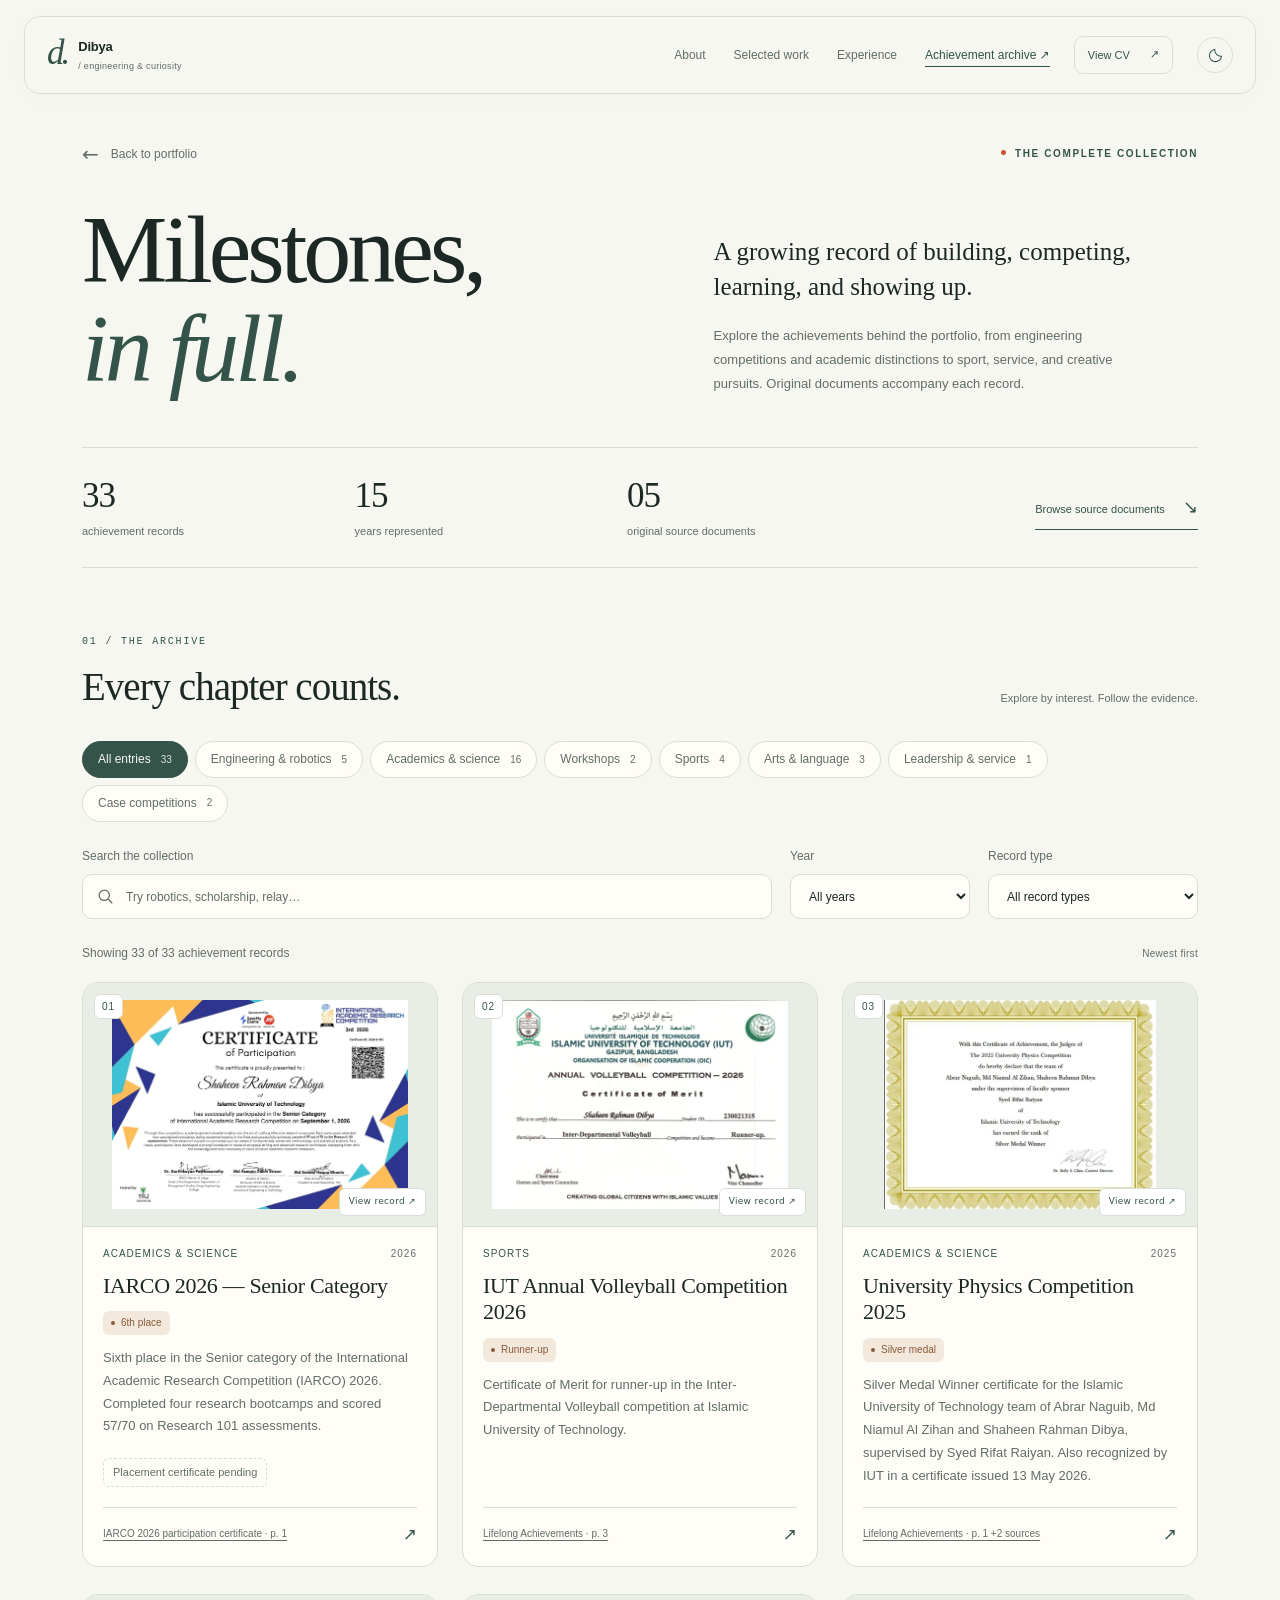
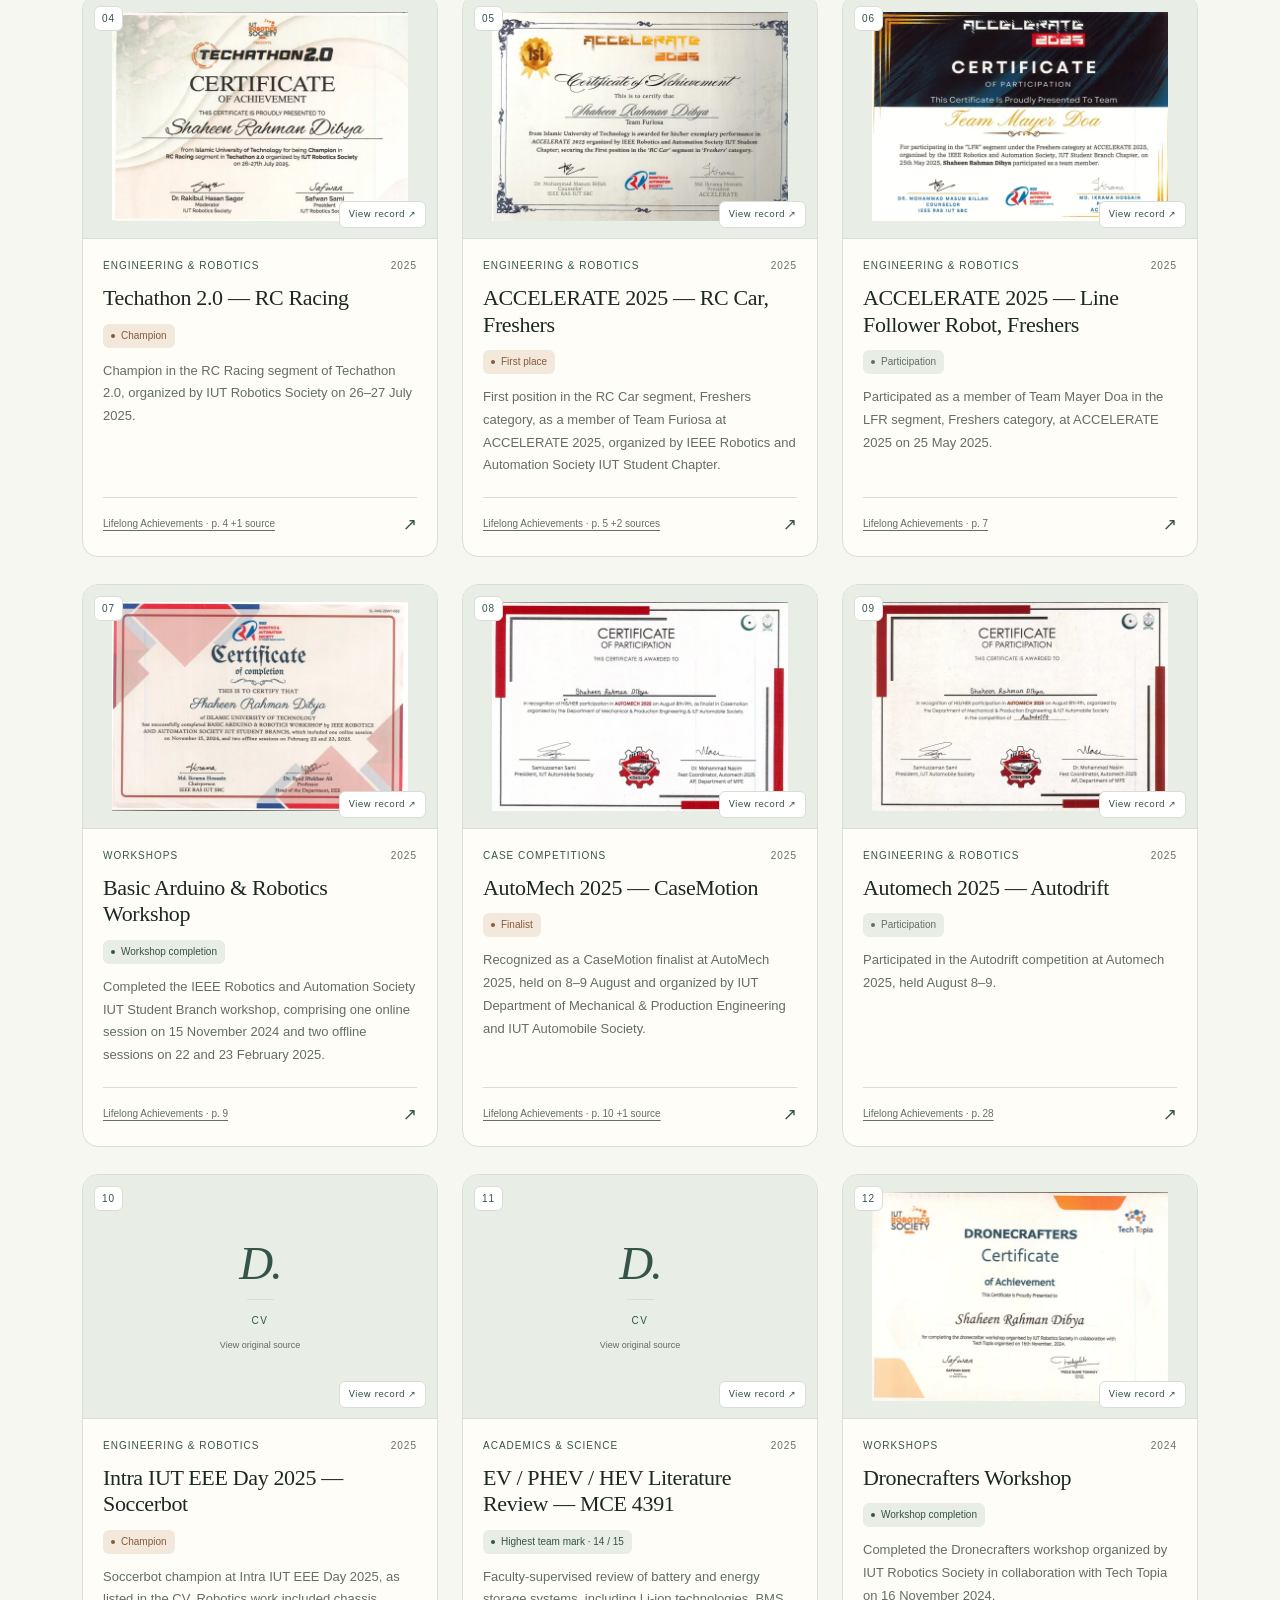
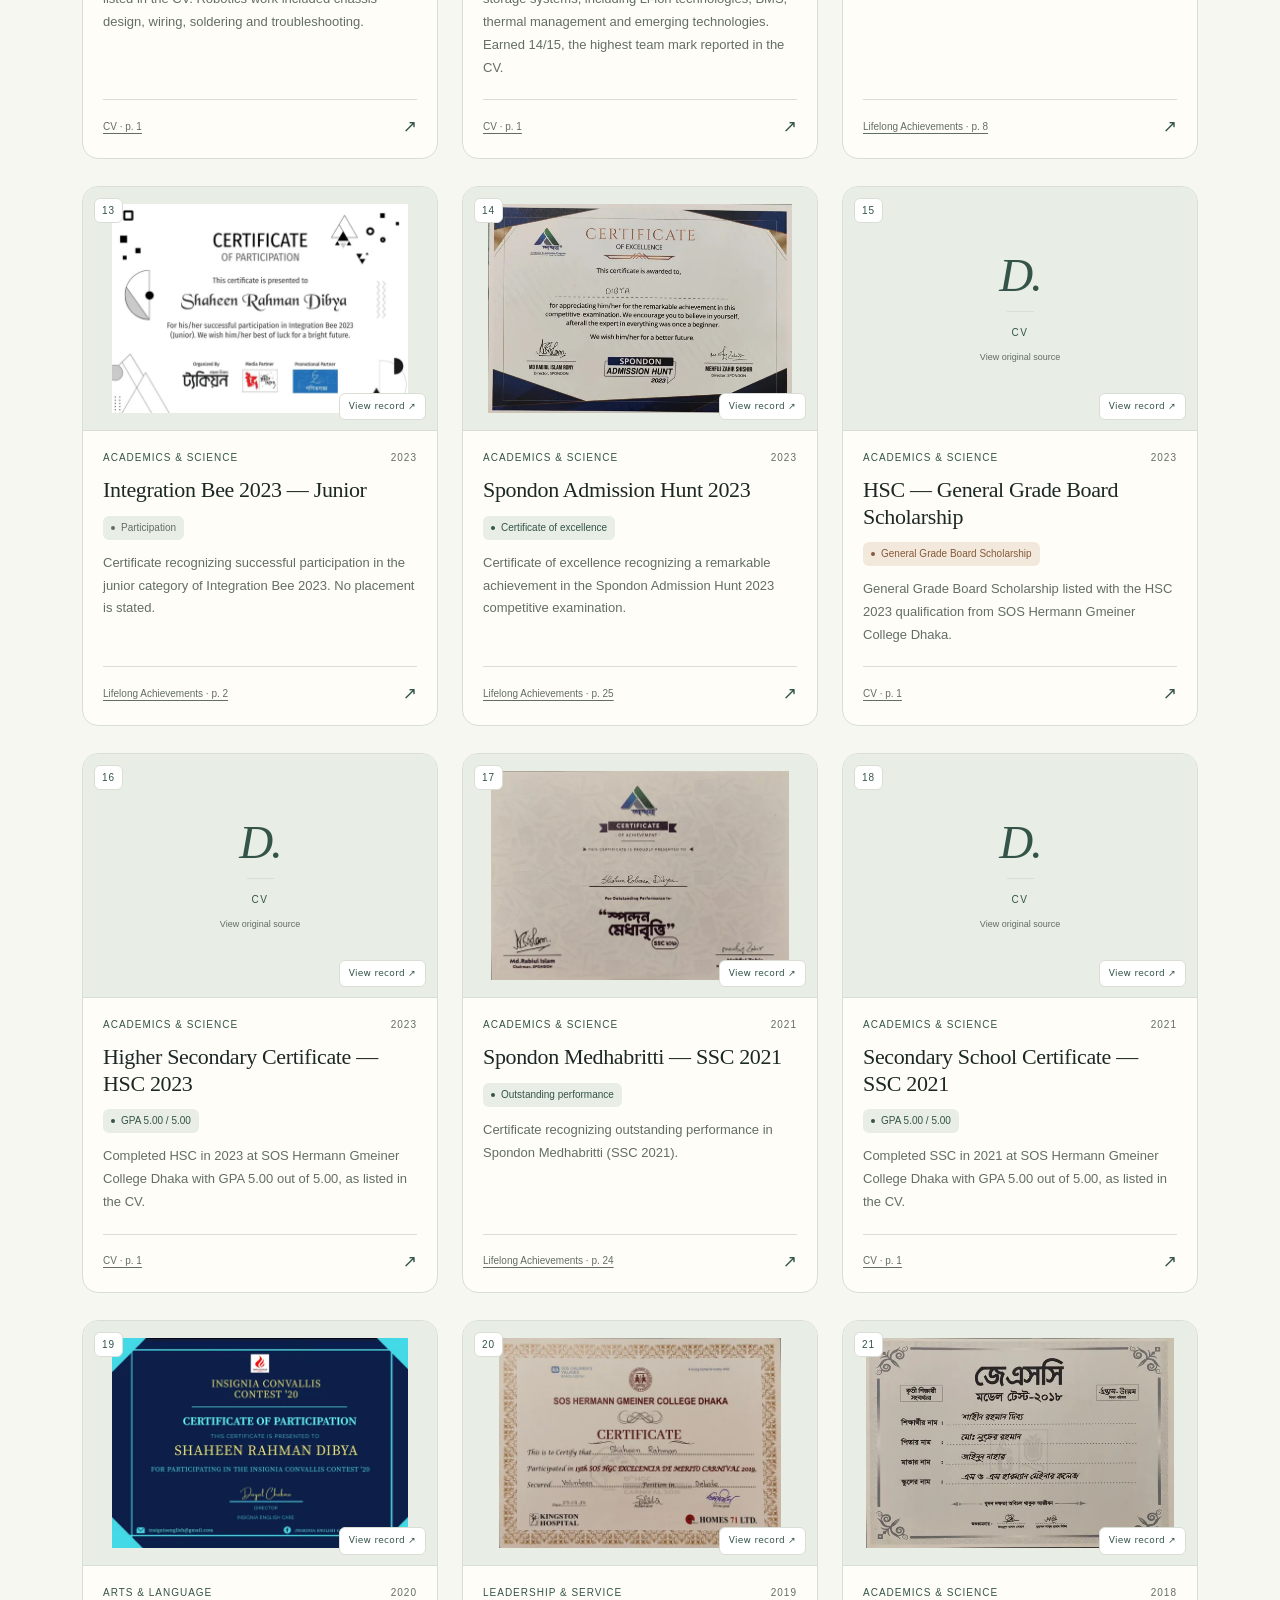
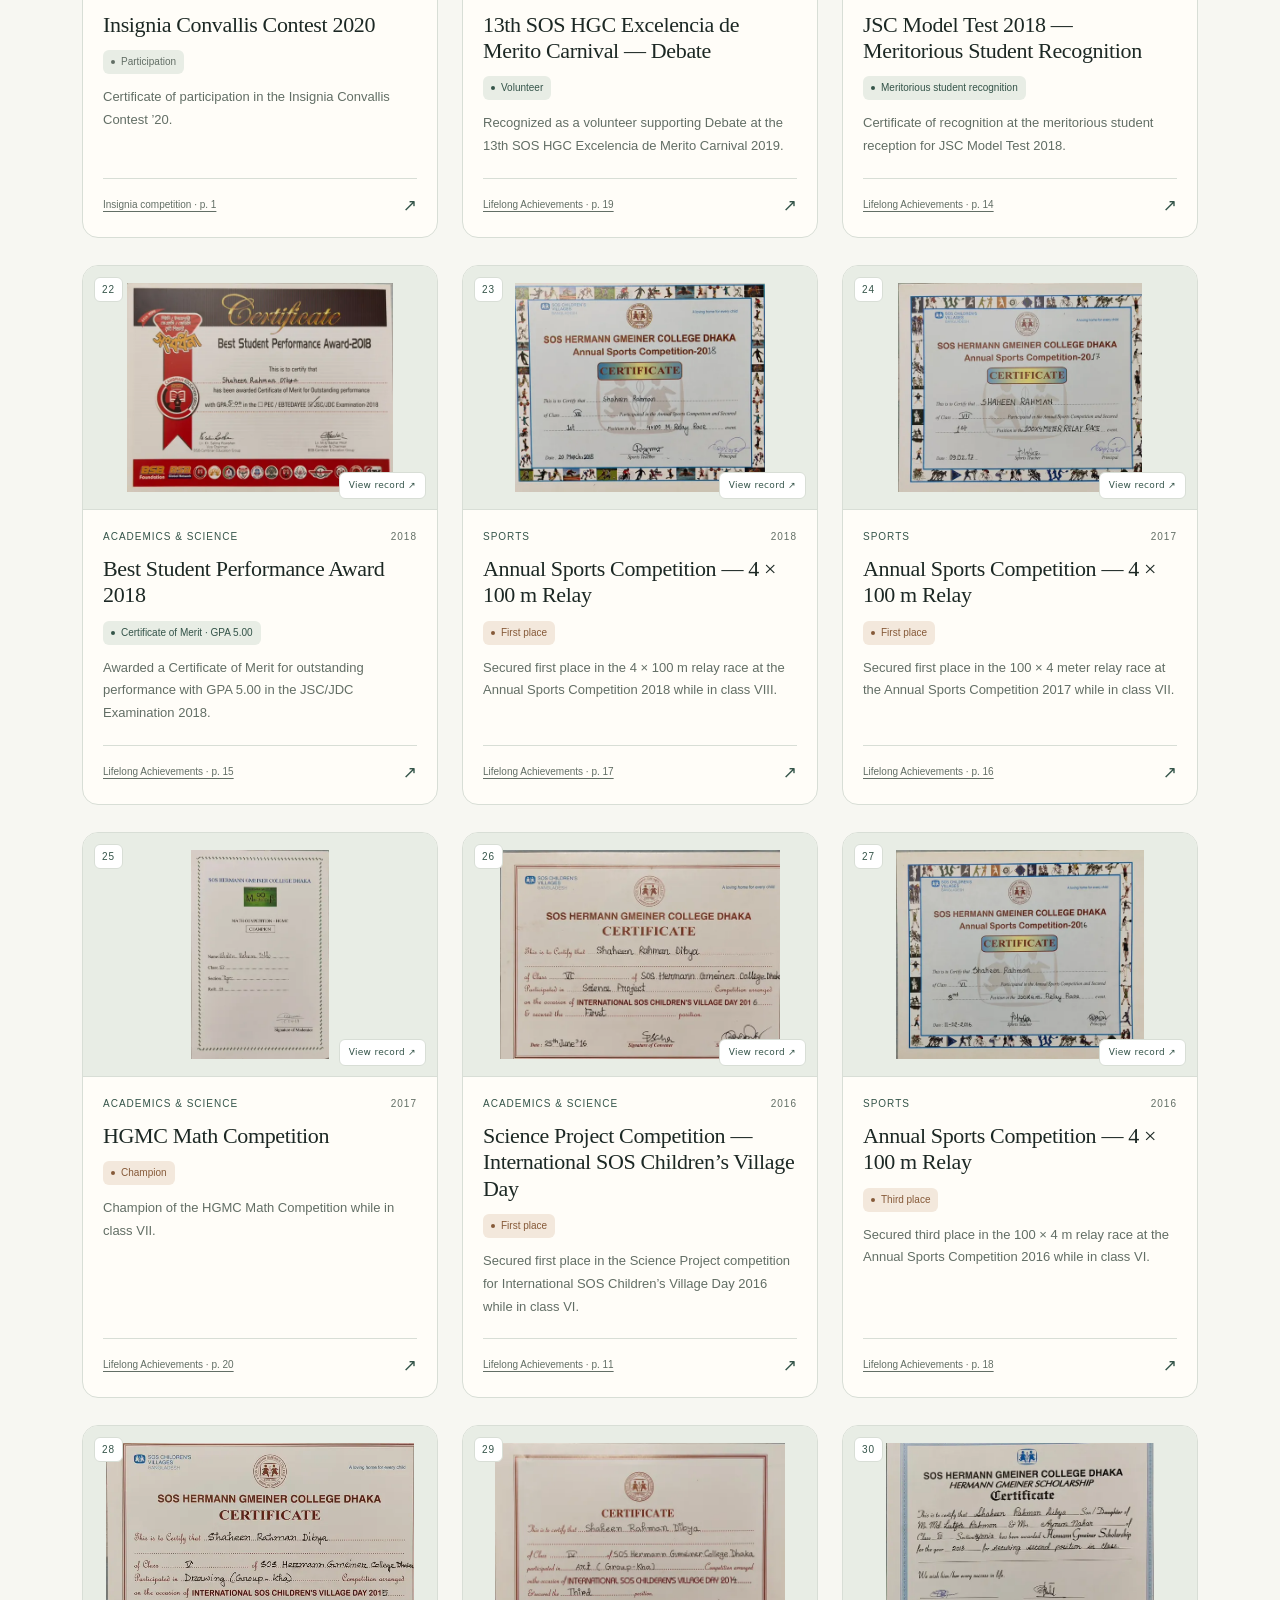
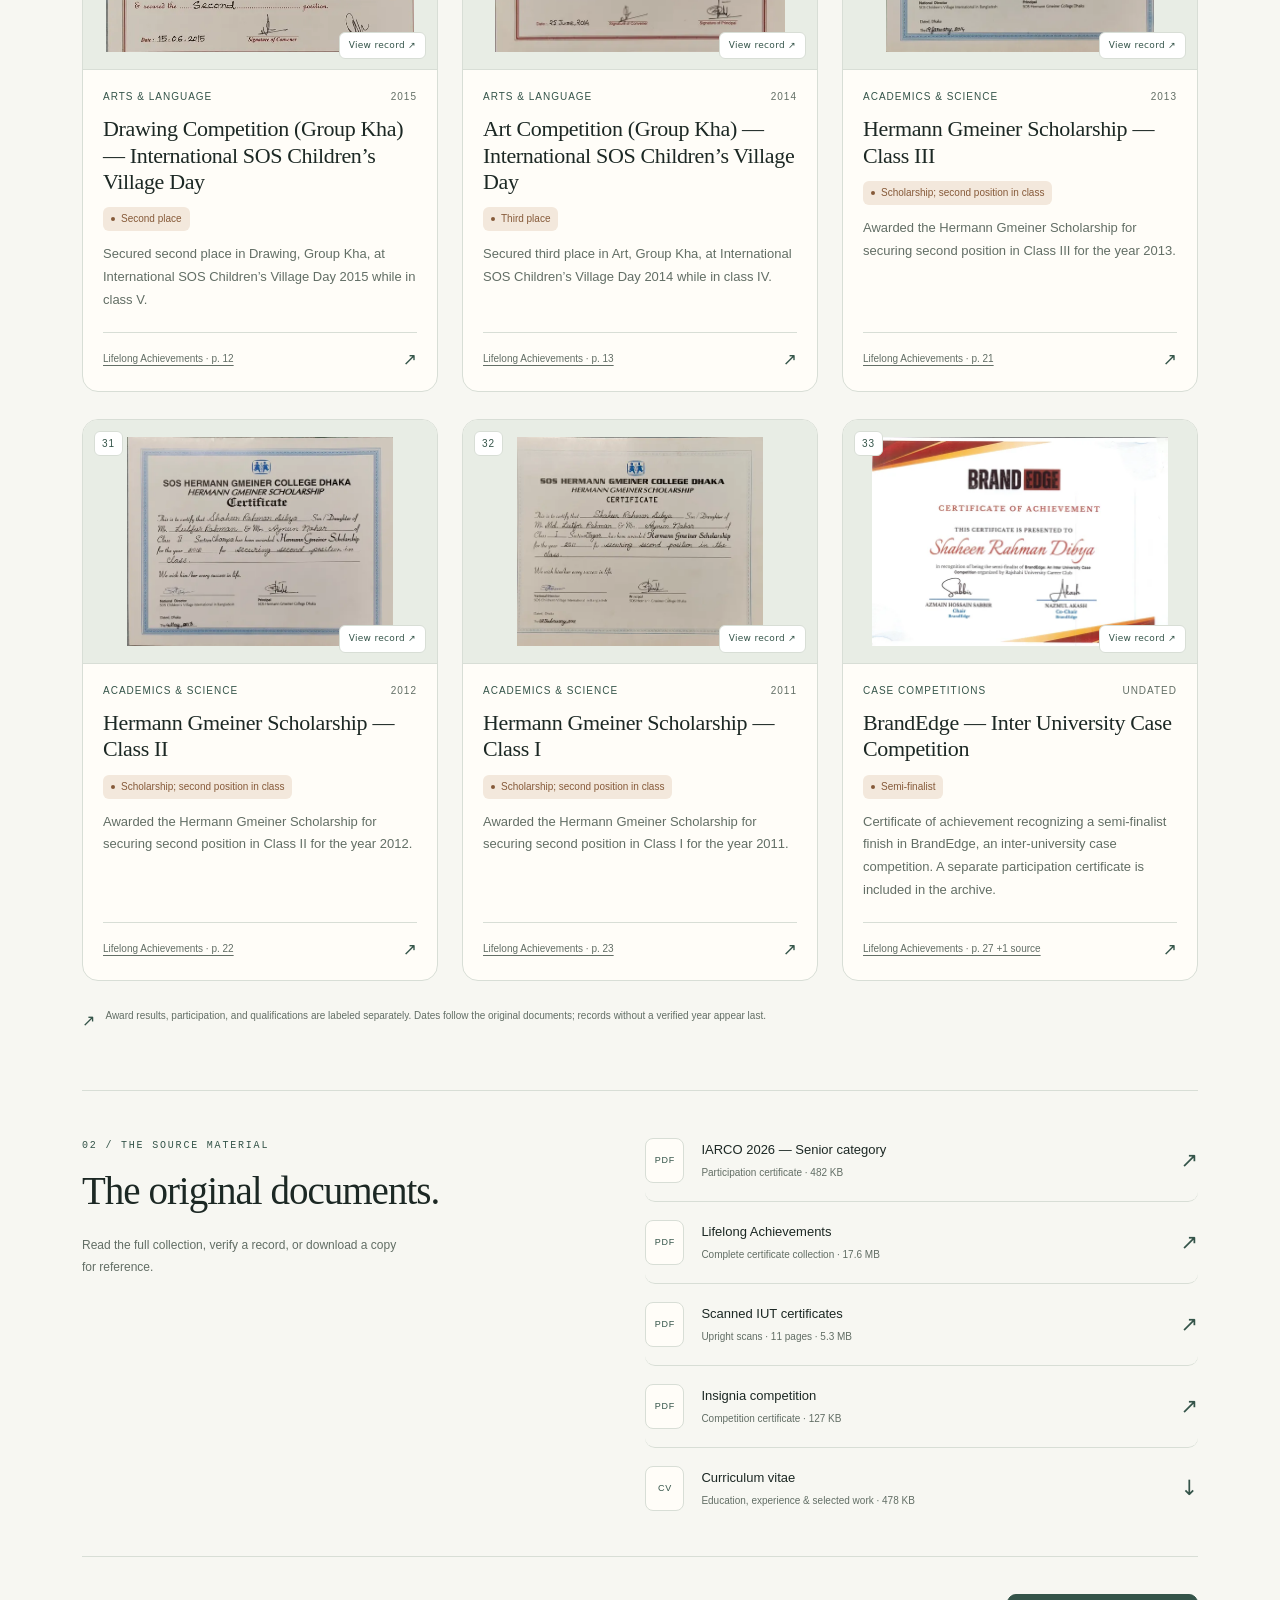
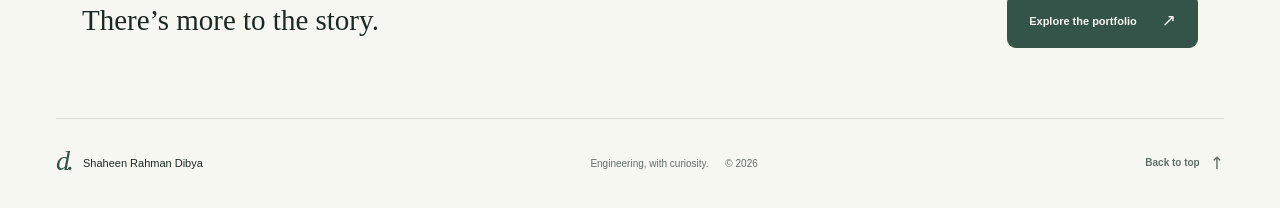
==== commit ec8f4401: "Feature IARCO senior sixth place and add participation certificate" ====
--- a/archive.html
+++ b/archive.html
@@ -43,7 +43,7 @@
       <div class="archive-stats" aria-label="About the archive">
         <div><strong id="archive-total">—</strong><span>achievement records</span></div>
         <div><strong id="archive-years">—</strong><span>years represented</span></div>
-        <div><strong>04</strong><span>original source documents</span></div>
+        <div><strong>05</strong><span>original source documents</span></div>
         <a href="#document-library">Browse source documents <span aria-hidden="true">↘</span></a>
       </div>
     </section>
@@ -68,6 +68,7 @@
     <section class="archive-library" id="document-library" aria-labelledby="library-title">
       <div><p class="section-label">02 / The source material</p><h2 id="library-title">The original documents.</h2><p>Read the full collection, verify a record, or download a copy for reference.</p></div>
       <div class="archive-documents">
+        <a href="assets/documents/iarco-2026-participation.pdf" target="_blank" rel="noopener"><span class="archive-document-icon" aria-hidden="true">PDF</span><span><strong>IARCO 2026 — Senior category</strong><small>Participation certificate · 482 KB</small></span><span class="archive-document-arrow" aria-hidden="true">↗</span></a>
         <a href="assets/documents/lifelong-achievements.pdf" target="_blank" rel="noopener"><span class="archive-document-icon" aria-hidden="true">PDF</span><span><strong>Lifelong Achievements</strong><small>Complete certificate collection · 17.6 MB</small></span><span class="archive-document-arrow" aria-hidden="true">↗</span></a>
         <a href="assets/documents/scanned-iut-certificates.pdf" target="_blank" rel="noopener"><span class="archive-document-icon" aria-hidden="true">PDF</span><span><strong>Scanned IUT certificates</strong><small>Upright scans · 11 pages · 5.3 MB</small></span><span class="archive-document-arrow" aria-hidden="true">↗</span></a>
         <a href="assets/documents/insignia-competition.pdf" target="_blank" rel="noopener"><span class="archive-document-icon" aria-hidden="true">PDF</span><span><strong>Insignia competition</strong><small>Competition certificate · 127 KB</small></span><span class="archive-document-arrow" aria-hidden="true">↗</span></a>
--- a/polish.css
+++ b/polish.css
@@ -219,6 +219,68 @@
 .recognition-small p:not(.eyebrow) { color: var(--muted); }
 .recognition-icon { border-color: var(--line); color: var(--green); background: var(--sage); }
 .recognition-link { background: var(--sage); color: var(--muted); border: 1px solid var(--line); }
+
+/* Two milestones share the feature tier; other highlights form a quiet strip. */
+.recognition-grid { grid-template-columns: repeat(2, minmax(0, 1fr)); }
+.recognition-feature { min-width: 0; }
+.recognition-iarco {
+  background: linear-gradient(135deg, var(--sage), var(--surface));
+  border-color: var(--line);
+}
+.recognition-iarco .recognition-meta,
+.recognition-iarco .recognition-meta .tag,
+.recognition-iarco .recognition-copy > .eyebrow { color: var(--green); }
+.recognition-iarco .recognition-copy > p:not(.eyebrow) { color: var(--muted); }
+.iarco-rank-art {
+  position: absolute;
+  top: 68px;
+  right: 42px;
+  width: 160px;
+  padding-bottom: 15px;
+  border-bottom: 1px solid var(--line);
+  color: var(--green);
+  text-align: center;
+}
+.iarco-rank-art > span:first-child {
+  display: block;
+  font: 112px/1 var(--serif);
+  letter-spacing: -8px;
+}
+.iarco-rank-art sup {
+  display: inline-block;
+  font-size: 34px;
+  letter-spacing: -1px;
+  vertical-align: top;
+  padding-top: 13px;
+}
+.iarco-rank-art > span:last-child {
+  display: block;
+  margin-top: 8px;
+  font: 10px/1.5 var(--mono);
+  letter-spacing: 1.6px;
+}
+.recognition-copy > .recognition-evidence {
+  padding-top: 13px;
+  border-top: 1px solid var(--line);
+  font-size: 11px;
+  line-height: 1.8;
+}
+.recognition-evidence > span { color: var(--green); }
+.recognition-stack {
+  grid-column: 1 / -1;
+  grid-template-columns: repeat(3, minmax(0, 1fr));
+  grid-template-rows: none;
+  align-items: stretch;
+  gap: 20px;
+}
+.recognition-stack .recognition-small {
+  min-width: 0;
+  padding: 24px;
+  gap: 14px;
+}
+.recognition-stack .recognition-small h3 { font-size: clamp(22px, 2vw, 25px); }
+.recognition-stack .recognition-link { min-width: 0; padding: 24px; font-size: 11px; }
+
 .about-section {
   width: min(1280px, calc(100% - 48px));
   margin-inline: auto;
@@ -302,6 +364,11 @@
 [data-theme="dark"] .recognition-meta .tag,
 [data-theme="dark"] .recognition-copy > .eyebrow,
 [data-theme="dark"] .recognition-copy > p:not(.eyebrow) { color: #c8cfb7; }
+[data-theme="dark"] .recognition-iarco { background: linear-gradient(135deg, var(--sage), var(--surface)); }
+[data-theme="dark"] .recognition-iarco .recognition-meta,
+[data-theme="dark"] .recognition-iarco .recognition-meta .tag,
+[data-theme="dark"] .recognition-iarco .recognition-copy > .eyebrow { color: var(--green); }
+[data-theme="dark"] .recognition-iarco .recognition-copy > p:not(.eyebrow) { color: var(--muted); }
 [data-theme="dark"] .contact-section { background: #1b3025; }
 [data-theme="dark"] .project-visual { background: var(--sage); color: var(--green); }
 
@@ -320,6 +387,12 @@
   .desktop-nav { gap: 16px; }
   .brand-name > span { display: none; }
   .hero { padding-top: 75px; }
+}
+@media (max-width: 950px) {
+  .recognition-stack { grid-template-columns: repeat(2, minmax(0, 1fr)); }
+  .recognition-stack > .recognition-link { grid-column: 1 / -1; }
+  .iarco-rank-art { top: 68px; right: 25px; width: 145px; }
+  .iarco-rank-art > span:first-child { font-size: 100px; }
 }
 @media (max-width: 900px) {
   .portrait-orbit { right: 0; }
@@ -353,6 +426,8 @@
   .about-section { width: calc(100% - 32px); border-radius: 20px; }
   .about-section .container { width: calc(100% - 40px); }
   .timeline article { padding: 22px; }
+  .recognition-grid { grid-template-columns: minmax(0, 1fr); }
+  .iarco-rank-art { right: 35px; }
 }
 @media (max-width: 570px) {
   .header-inner.container { height: 61px; gap: 10px; }
@@ -379,6 +454,10 @@
   .timeline { padding-left: 20px; }
   .timeline article, .timeline article + article { padding: 18px; }
   .timeline .timeline-top { align-items: start; flex-wrap: wrap; gap: 8px; }
+  .recognition-stack { grid-template-columns: minmax(0, 1fr); }
+  .recognition-stack .recognition-small,
+  .recognition-stack .recognition-link { padding: 23px 22px; }
+  .iarco-rank-art { top: 72px; right: 25px; }
 }
 @media (prefers-reduced-motion: reduce) {
   *, *::before, *::after { animation: none !important; transition: none !important; }
--- a/detail-polish.css
+++ b/detail-polish.css
@@ -110,6 +110,17 @@
 .archive-card-result[data-kind="participation"] {
   background: var(--sage);
   color: var(--muted);
+}
+
+.archive-card-status {
+  align-self: flex-start;
+  margin: 0 0 14px;
+  padding: 5px 9px;
+  border: 1px dashed var(--line);
+  border-radius: 6px;
+  color: var(--muted);
+  font-size: 11px;
+  line-height: 1.5;
 }
 
 html[data-theme="dark"] .archive-card-result[data-kind="award"],
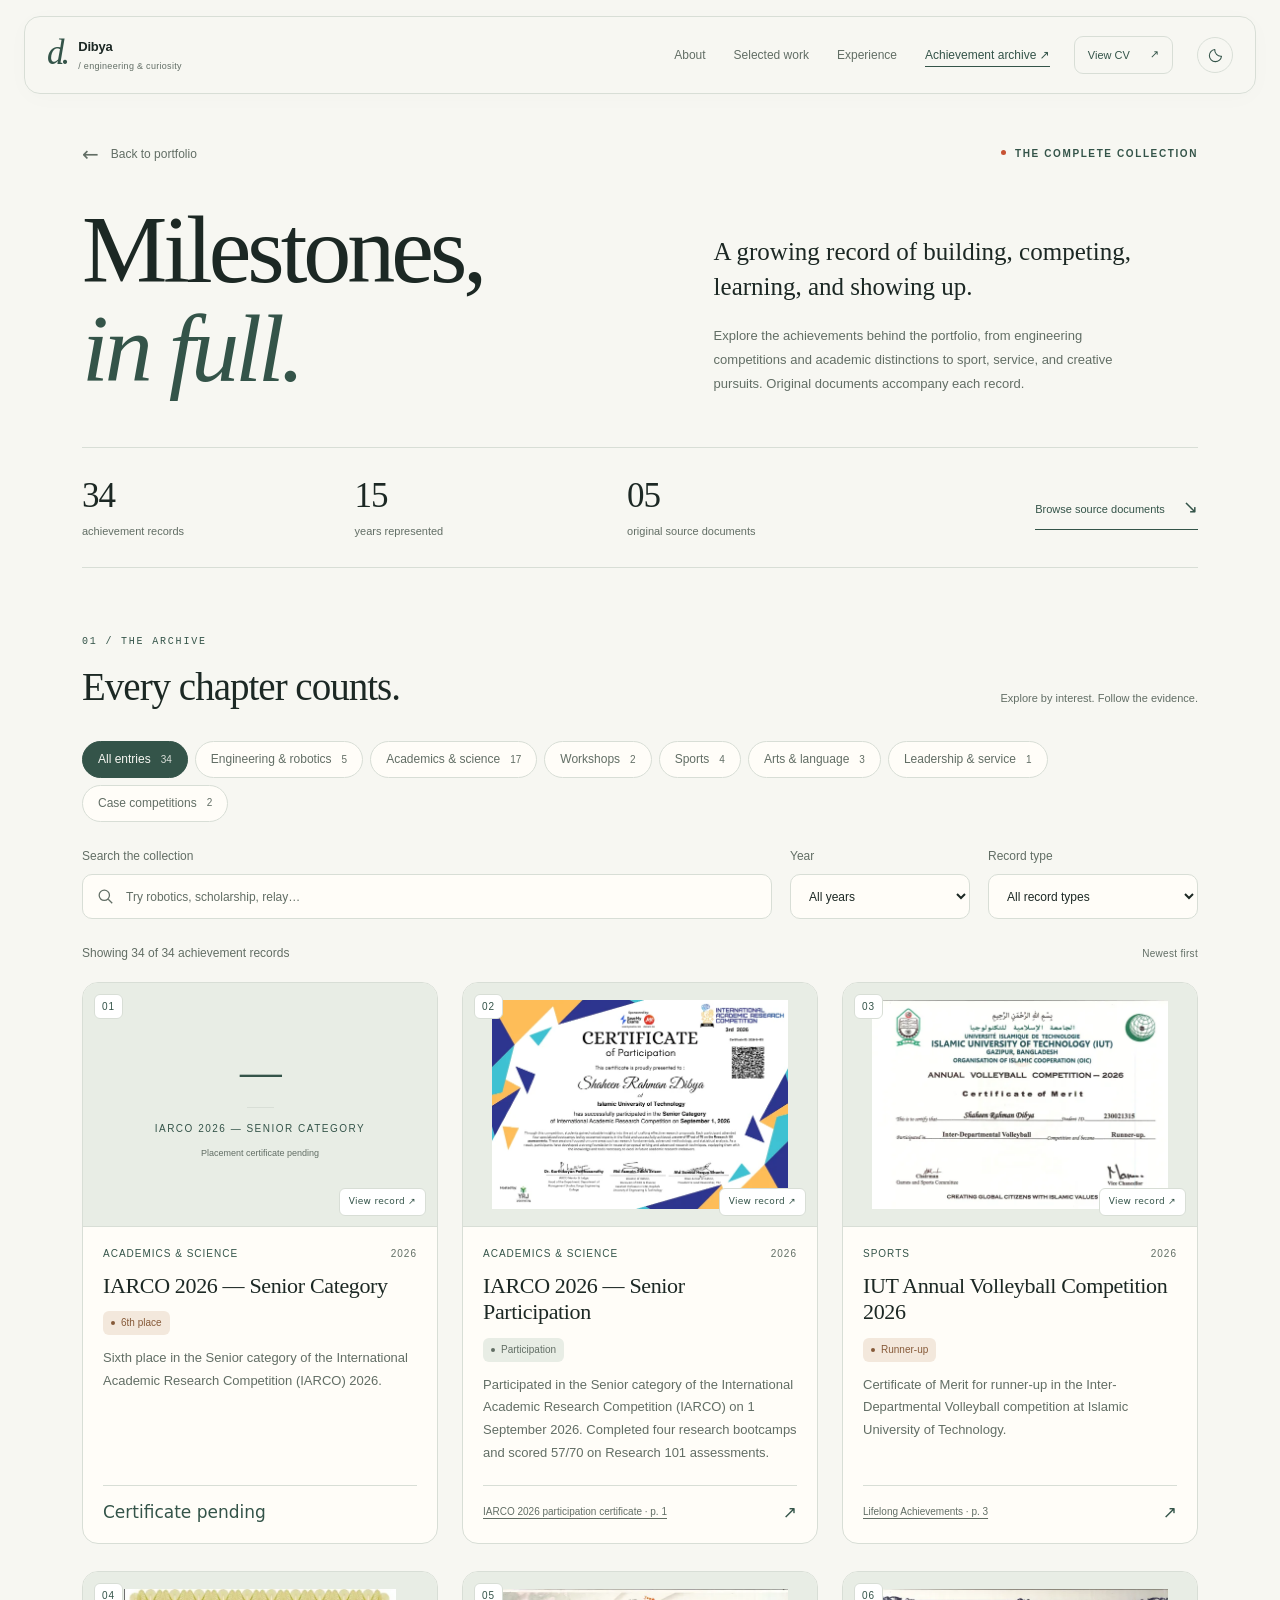
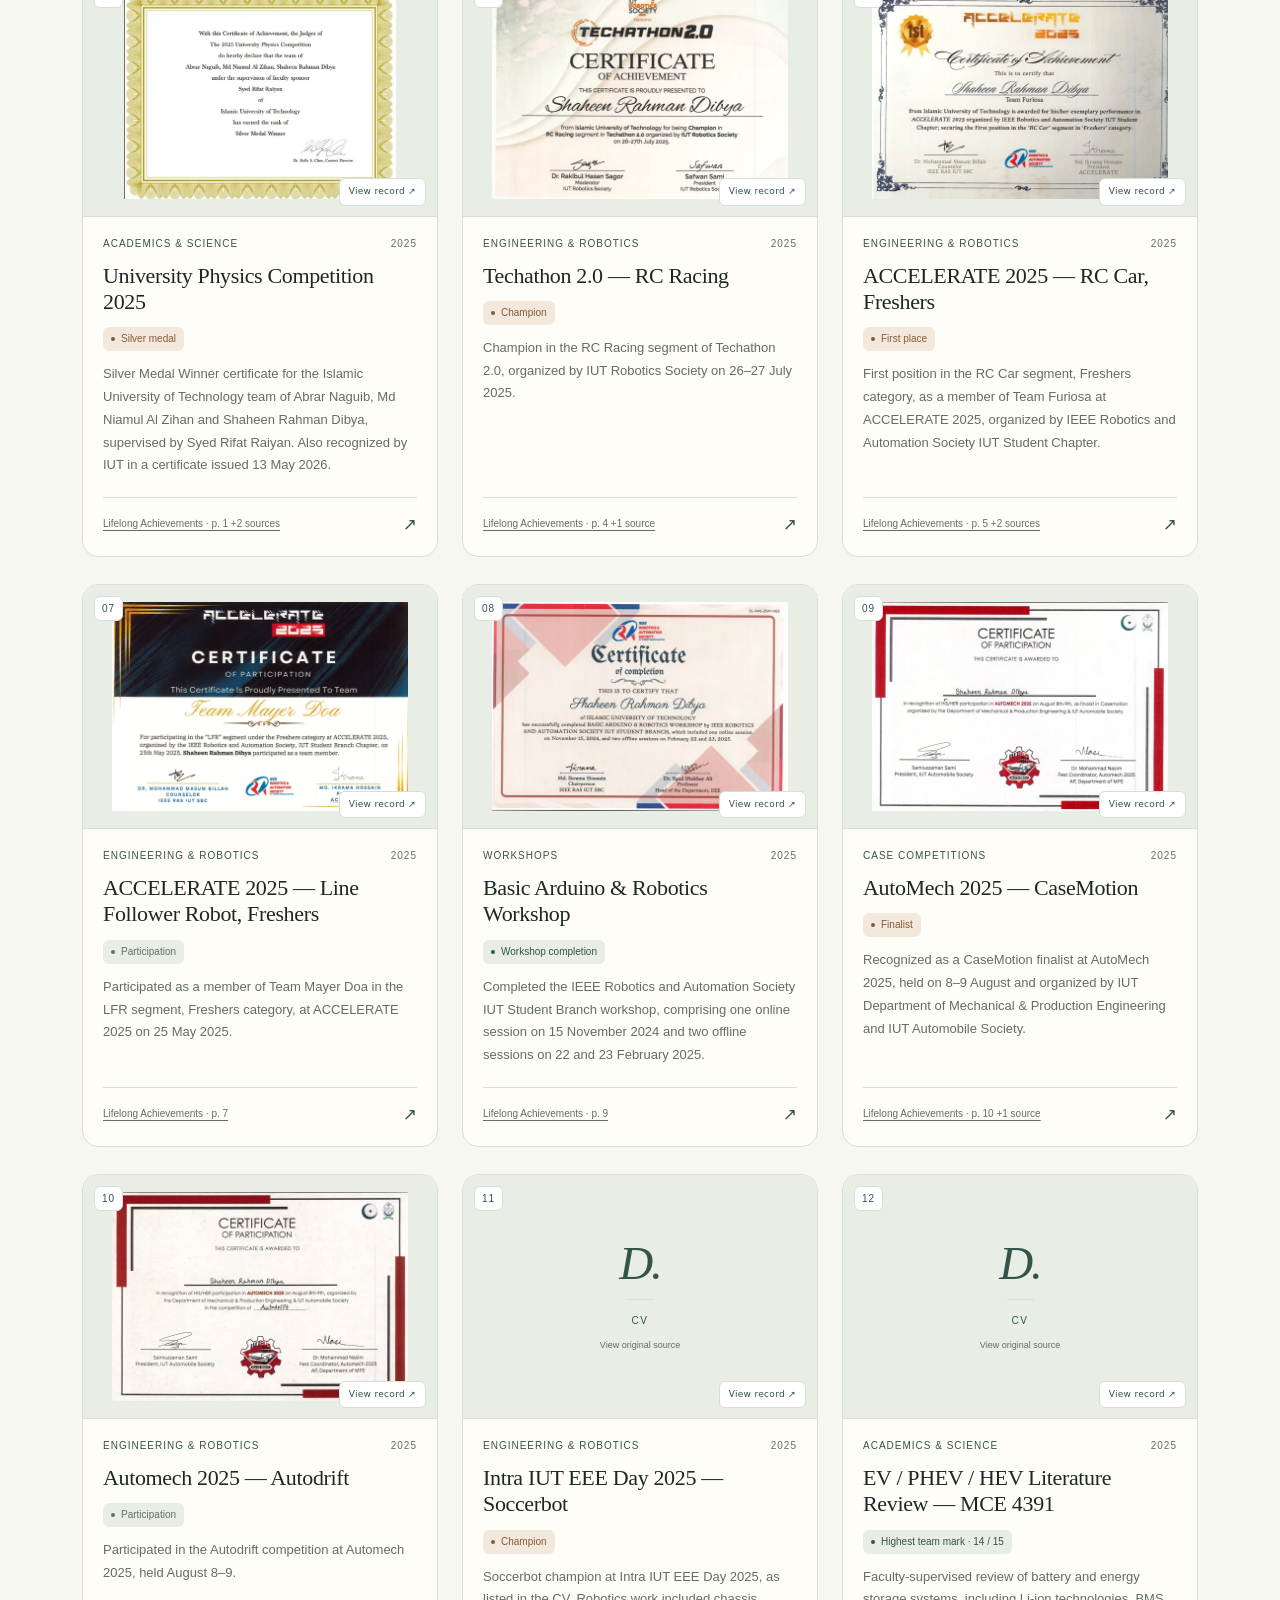
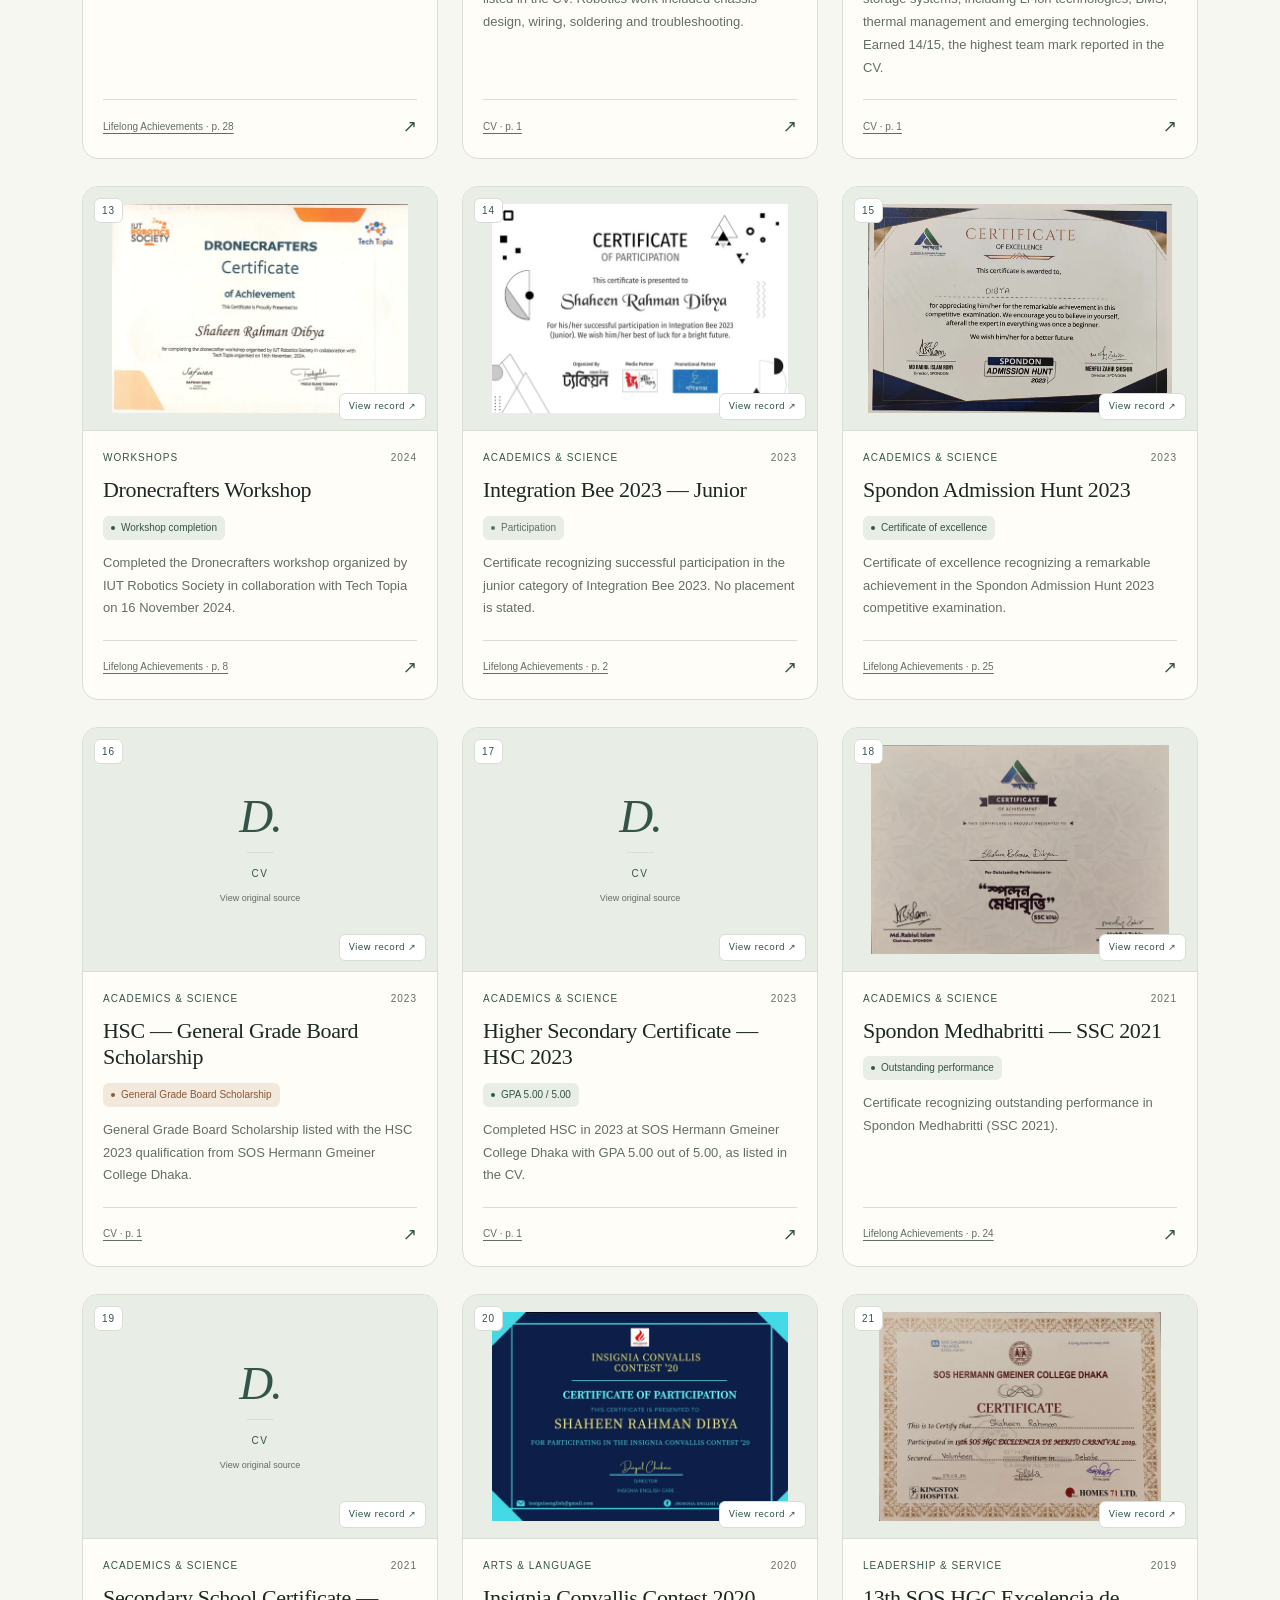
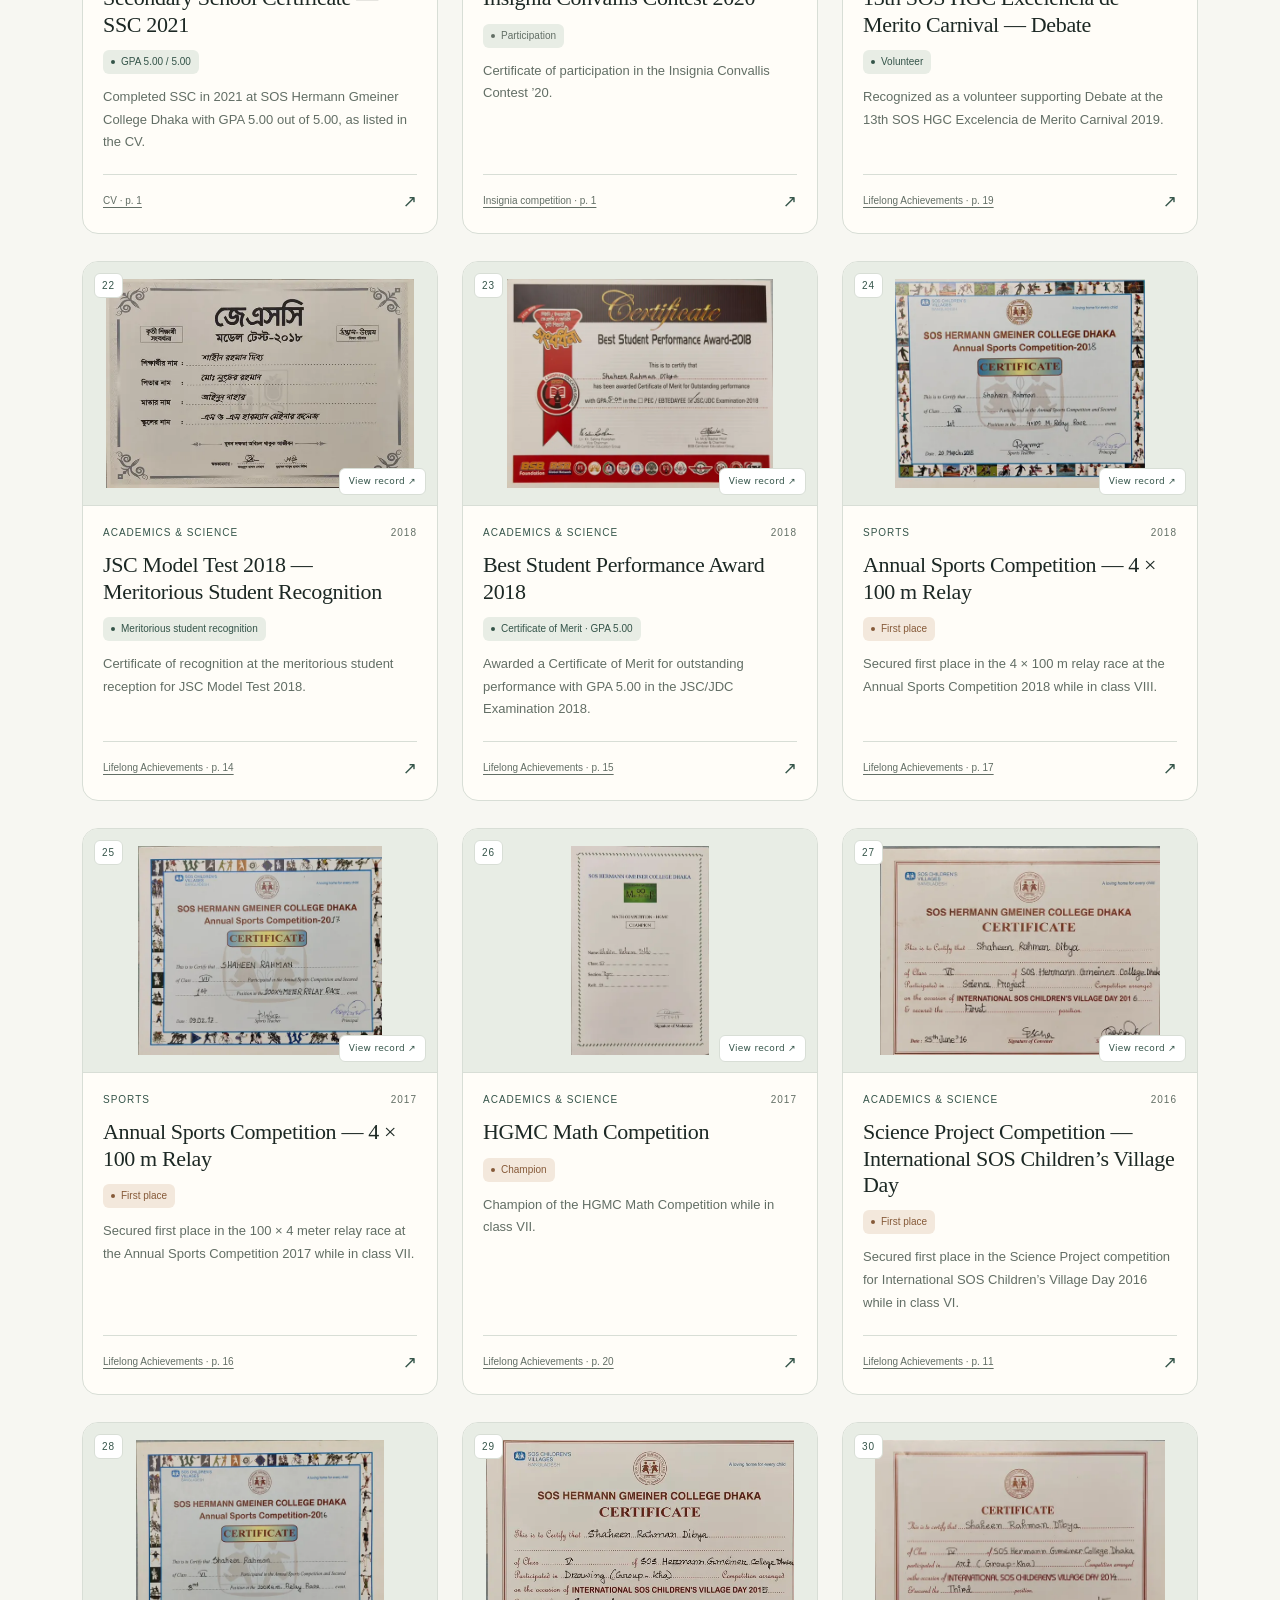
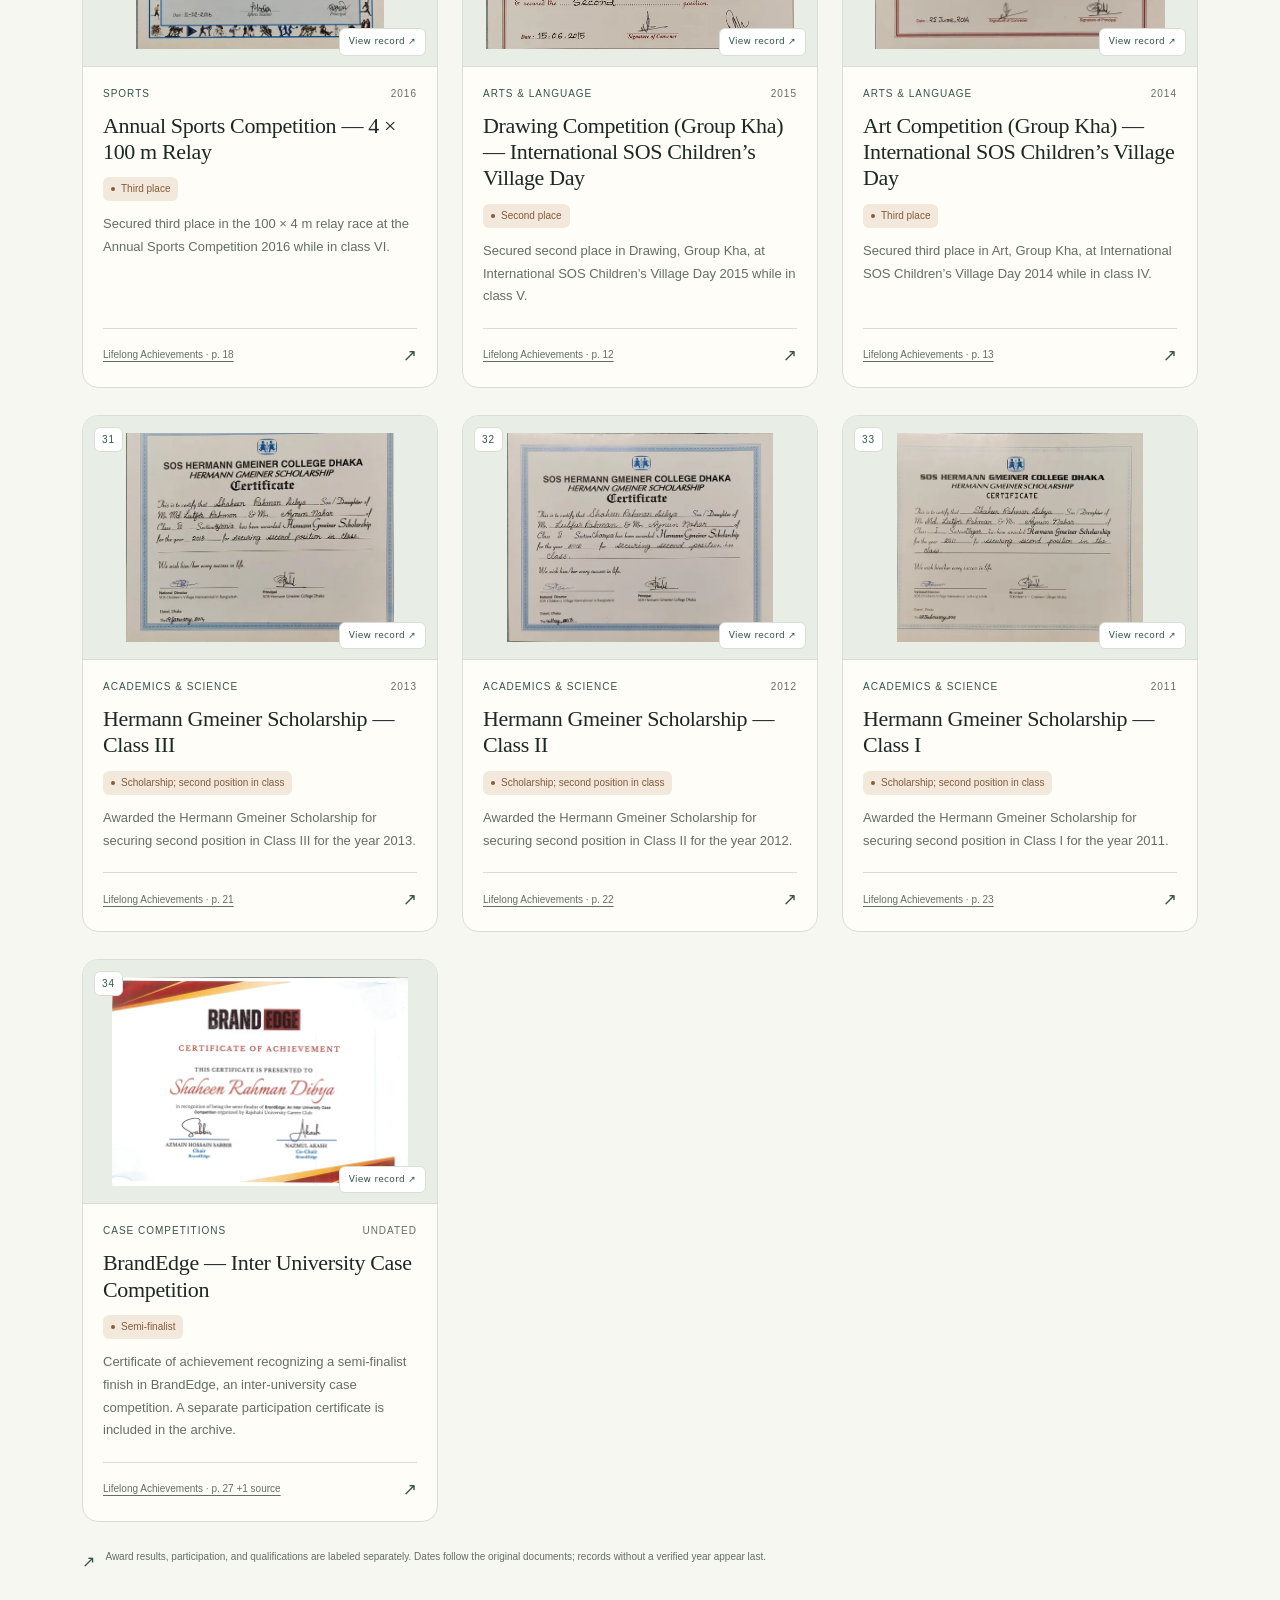
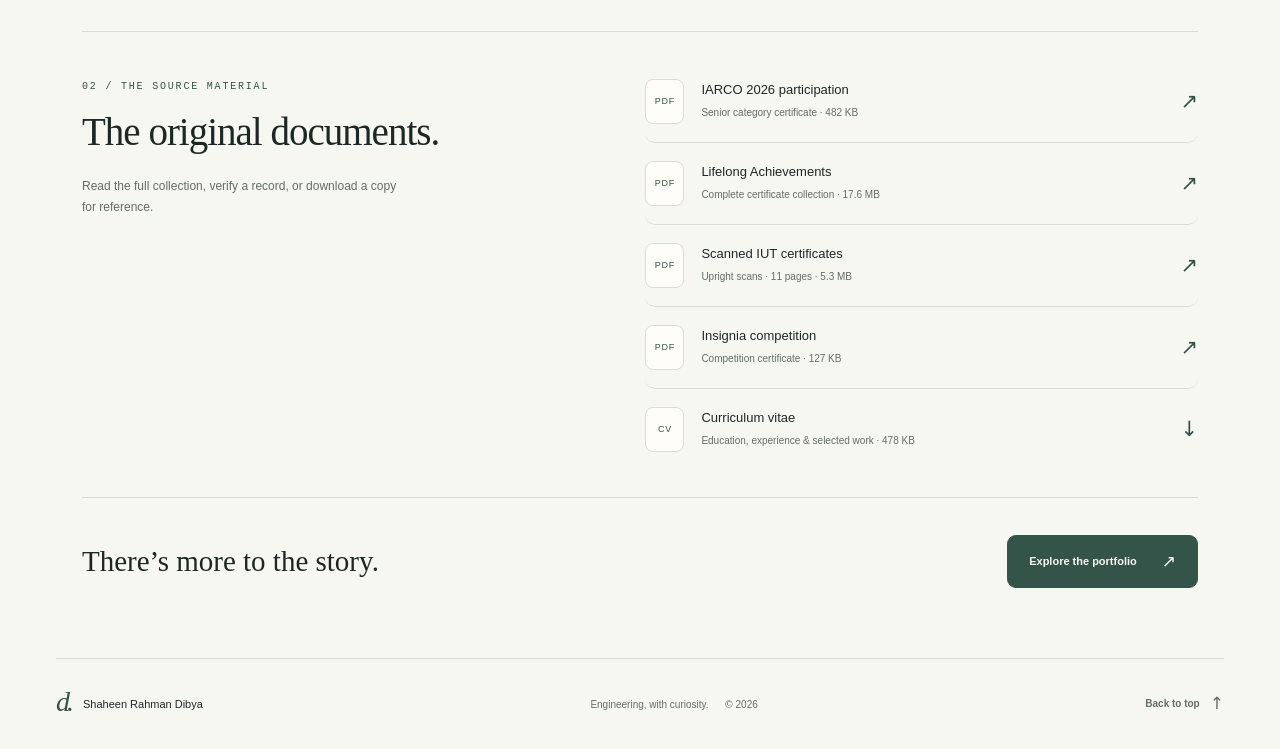
==== commit 1ab67fb7: "Separate IARCO participation from pending sixth-place certificate" ====
--- a/archive.html
+++ b/archive.html
@@ -68,7 +68,7 @@
     <section class="archive-library" id="document-library" aria-labelledby="library-title">
       <div><p class="section-label">02 / The source material</p><h2 id="library-title">The original documents.</h2><p>Read the full collection, verify a record, or download a copy for reference.</p></div>
       <div class="archive-documents">
-        <a href="assets/documents/iarco-2026-participation.pdf" target="_blank" rel="noopener"><span class="archive-document-icon" aria-hidden="true">PDF</span><span><strong>IARCO 2026 — Senior category</strong><small>Participation certificate · 482 KB</small></span><span class="archive-document-arrow" aria-hidden="true">↗</span></a>
+        <a href="assets/documents/iarco-2026-participation.pdf" target="_blank" rel="noopener"><span class="archive-document-icon" aria-hidden="true">PDF</span><span><strong>IARCO 2026 participation</strong><small>Senior category certificate · 482 KB</small></span><span class="archive-document-arrow" aria-hidden="true">↗</span></a>
         <a href="assets/documents/lifelong-achievements.pdf" target="_blank" rel="noopener"><span class="archive-document-icon" aria-hidden="true">PDF</span><span><strong>Lifelong Achievements</strong><small>Complete certificate collection · 17.6 MB</small></span><span class="archive-document-arrow" aria-hidden="true">↗</span></a>
         <a href="assets/documents/scanned-iut-certificates.pdf" target="_blank" rel="noopener"><span class="archive-document-icon" aria-hidden="true">PDF</span><span><strong>Scanned IUT certificates</strong><small>Upright scans · 11 pages · 5.3 MB</small></span><span class="archive-document-arrow" aria-hidden="true">↗</span></a>
         <a href="assets/documents/insignia-competition.pdf" target="_blank" rel="noopener"><span class="archive-document-icon" aria-hidden="true">PDF</span><span><strong>Insignia competition</strong><small>Competition certificate · 127 KB</small></span><span class="archive-document-arrow" aria-hidden="true">↗</span></a>
--- a/polish.css
+++ b/polish.css
@@ -280,6 +280,10 @@
 }
 .recognition-stack .recognition-small h3 { font-size: clamp(22px, 2vw, 25px); }
 .recognition-stack .recognition-link { min-width: 0; padding: 24px; font-size: 11px; }
+.recognition-participation { margin-top: 20px; flex-wrap: wrap; gap: 16px; }
+.recognition-participation > div { min-width: 0; }
+.recognition-participation p { color: var(--muted); font-size: 13px; }
+.recognition-participation .text-link { flex-shrink: 0; }
 
 .about-section {
   width: min(1280px, calc(100% - 48px));
--- a/detail-polish.css
+++ b/detail-polish.css
@@ -110,17 +110,6 @@
 .archive-card-result[data-kind="participation"] {
   background: var(--sage);
   color: var(--muted);
-}
-
-.archive-card-status {
-  align-self: flex-start;
-  margin: 0 0 14px;
-  padding: 5px 9px;
-  border: 1px dashed var(--line);
-  border-radius: 6px;
-  color: var(--muted);
-  font-size: 11px;
-  line-height: 1.5;
 }
 
 html[data-theme="dark"] .archive-card-result[data-kind="award"],
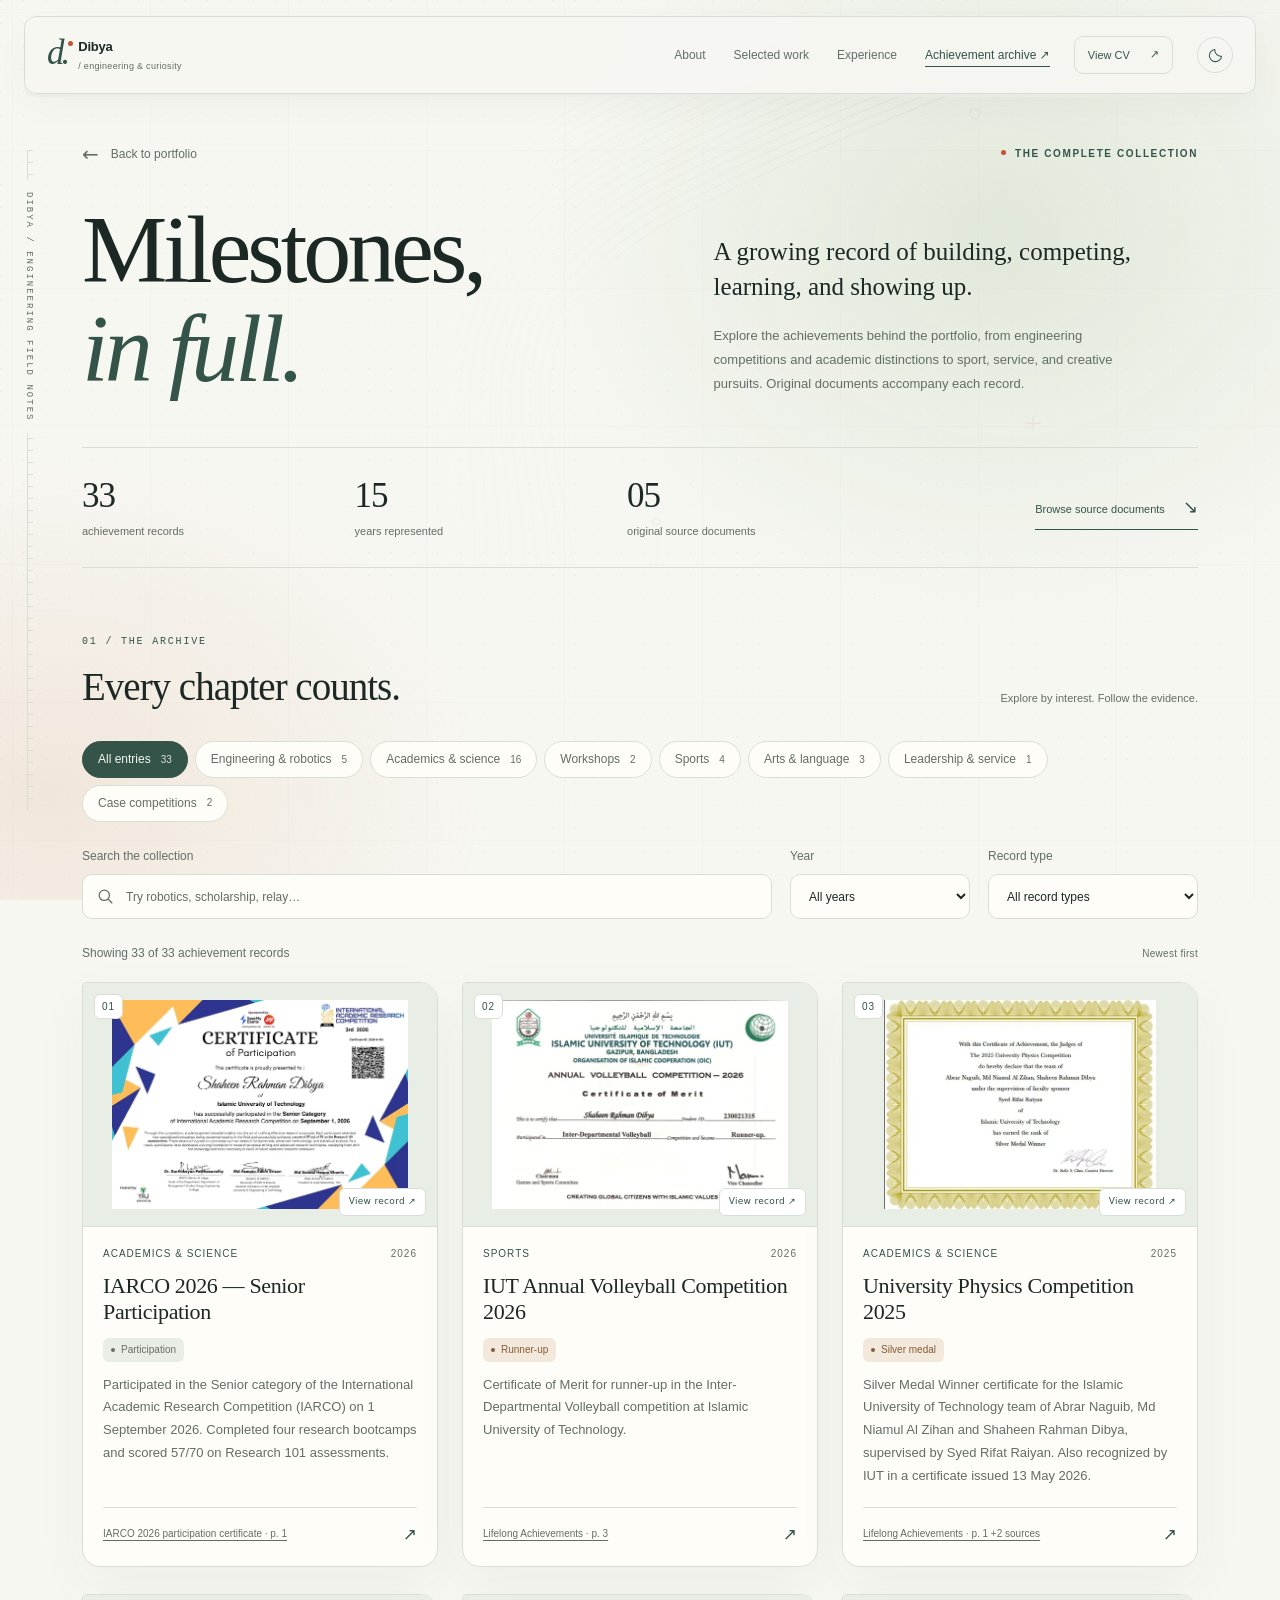
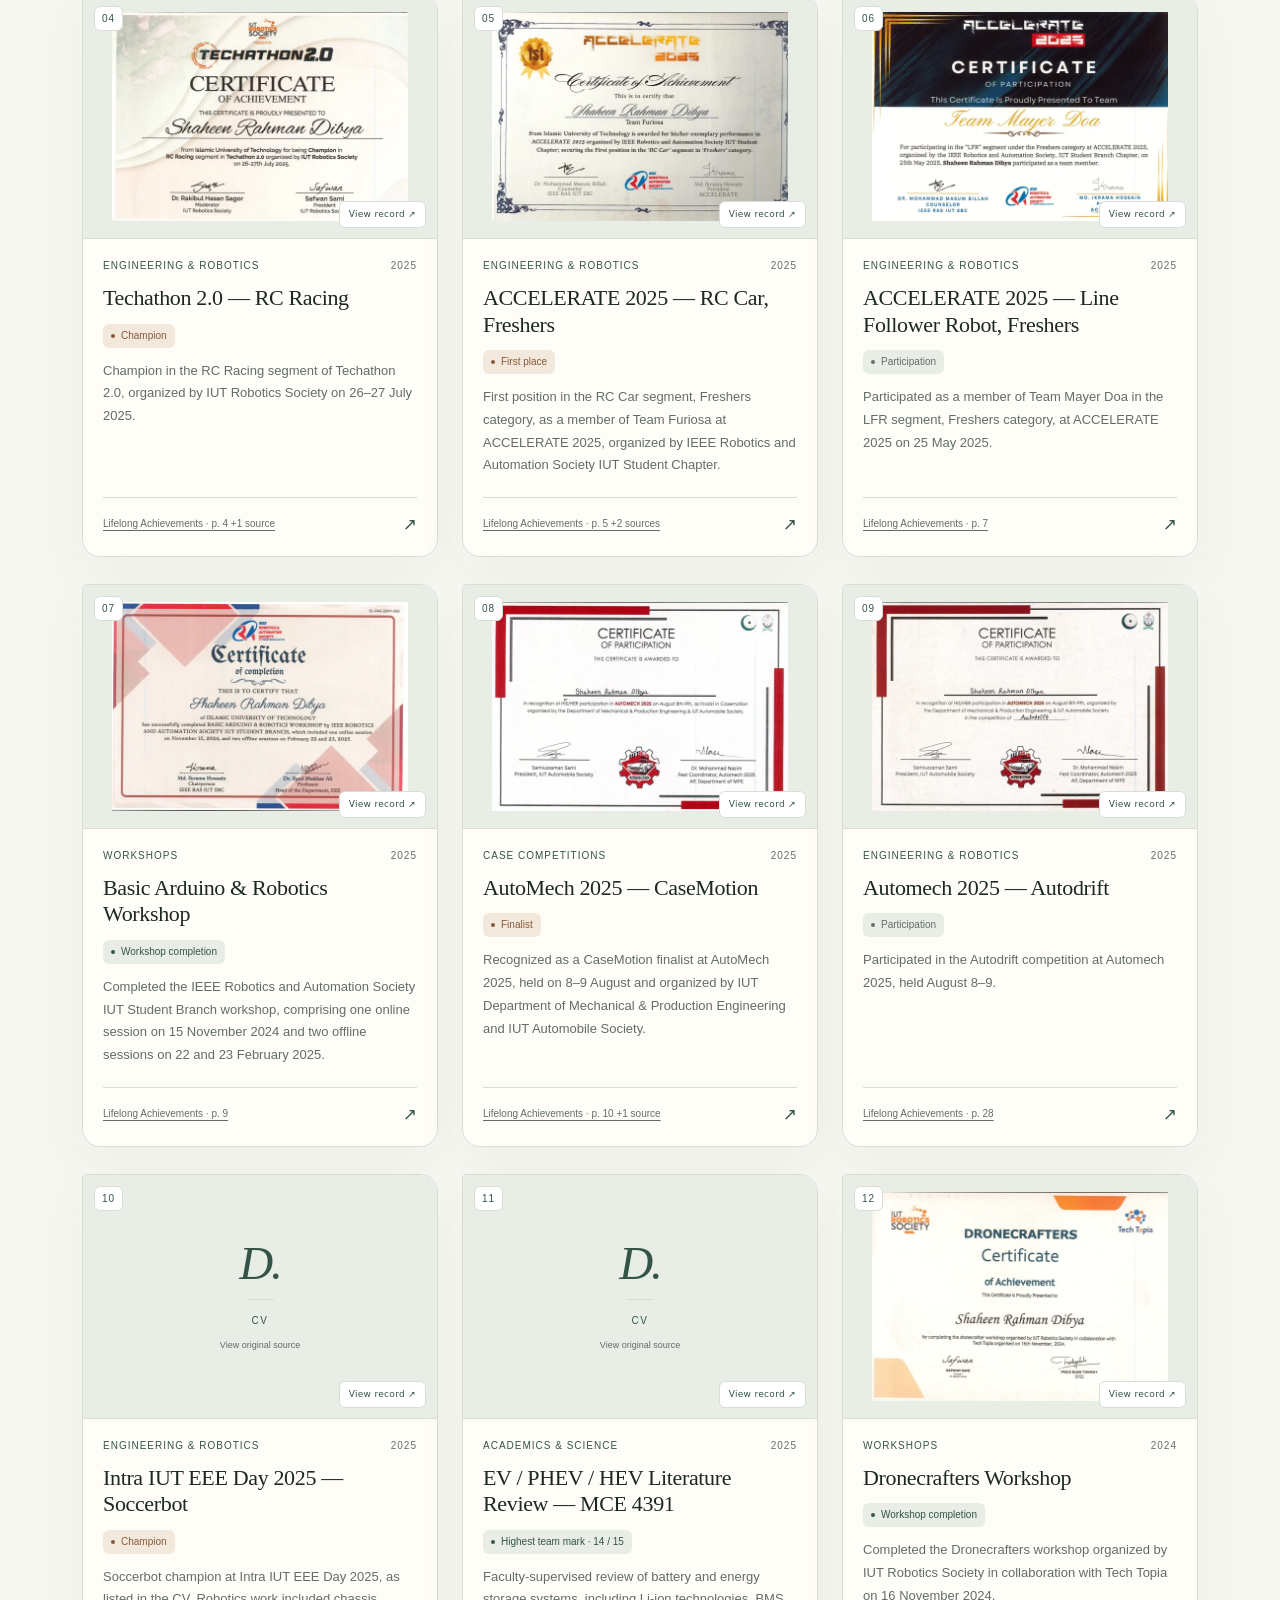
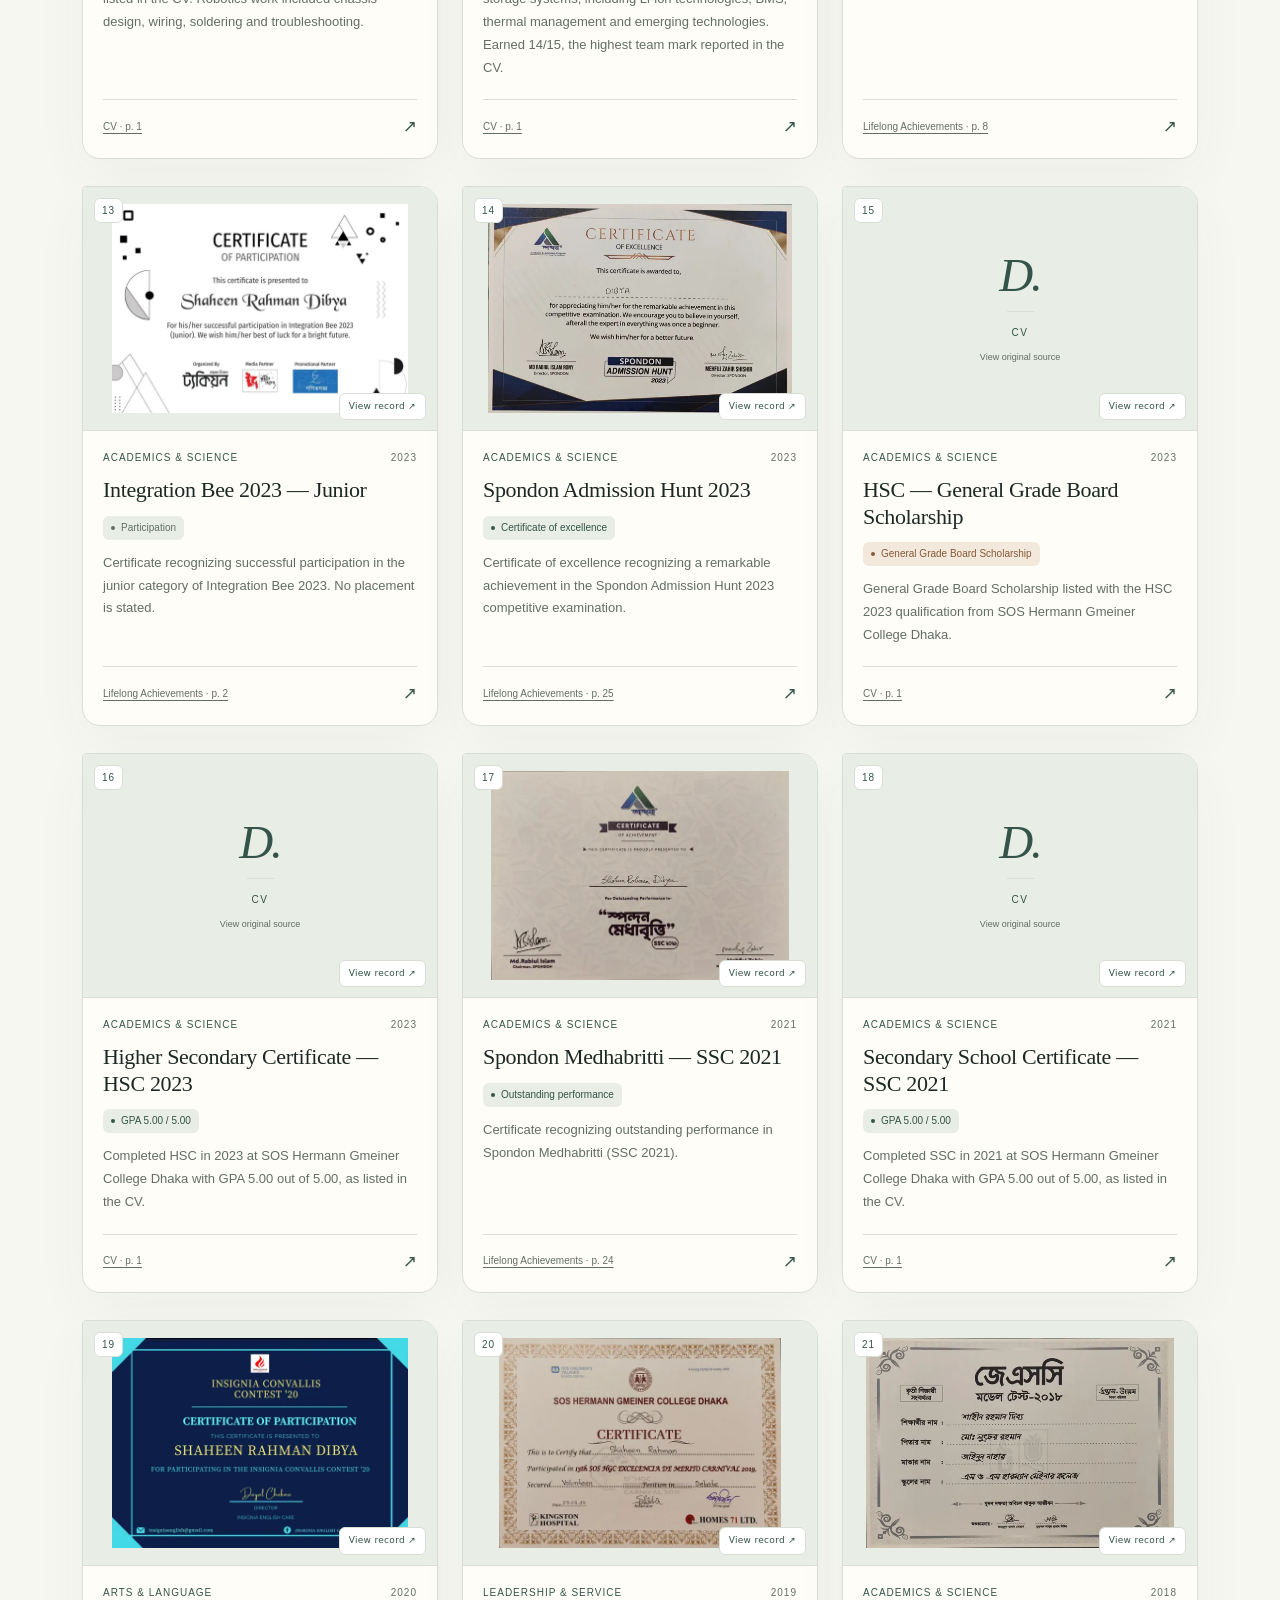
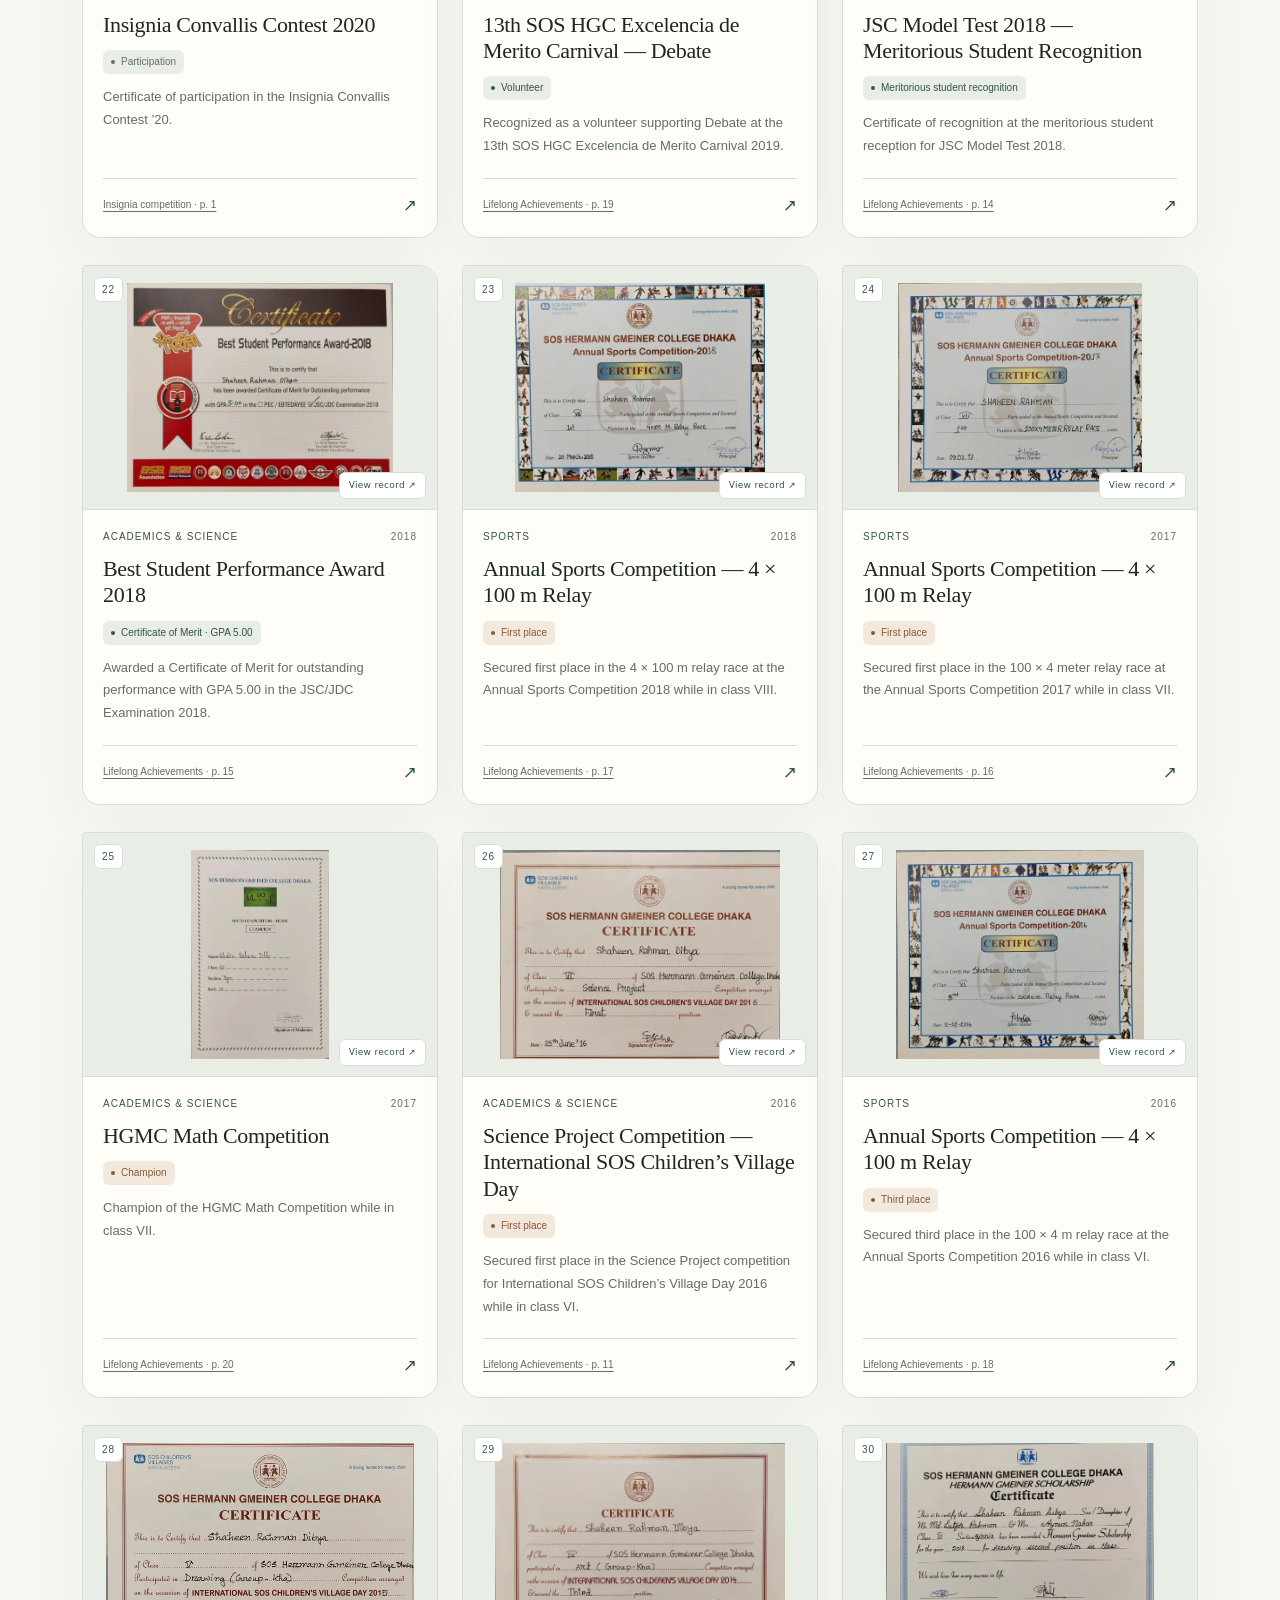
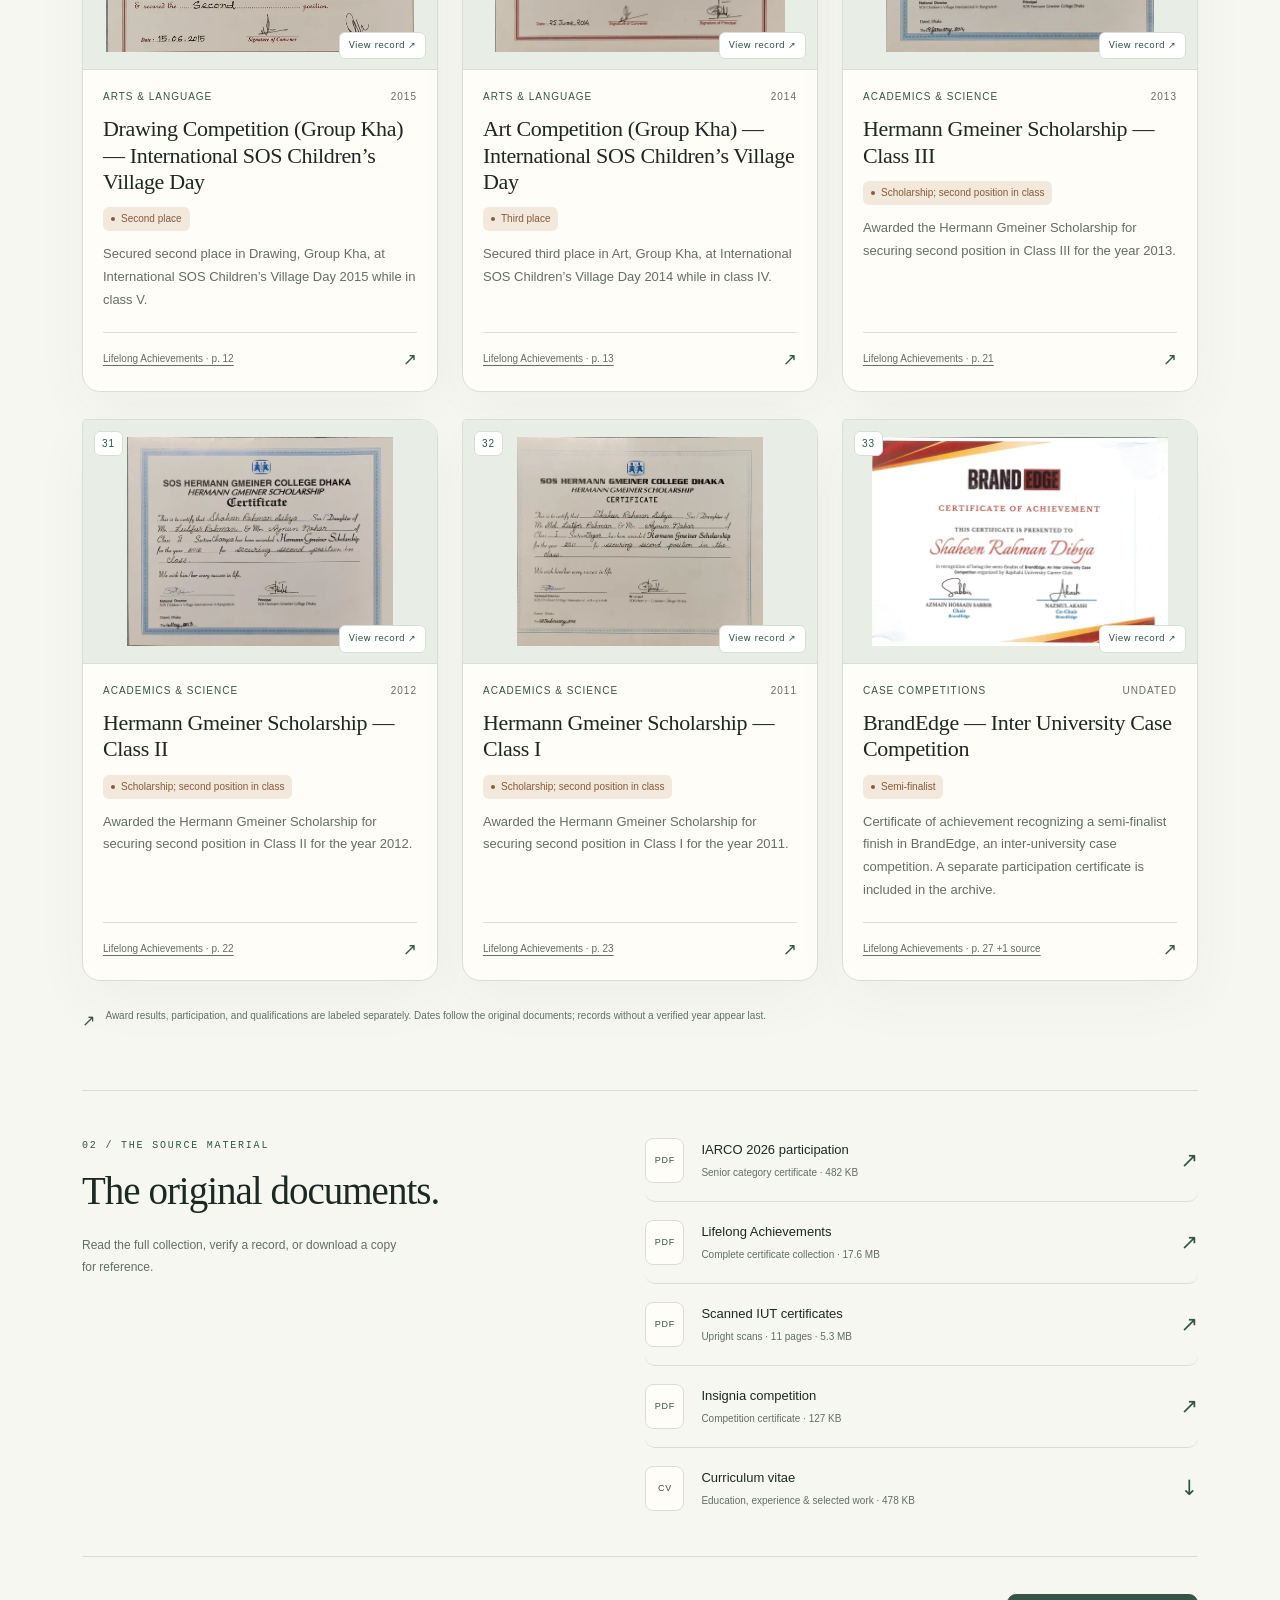
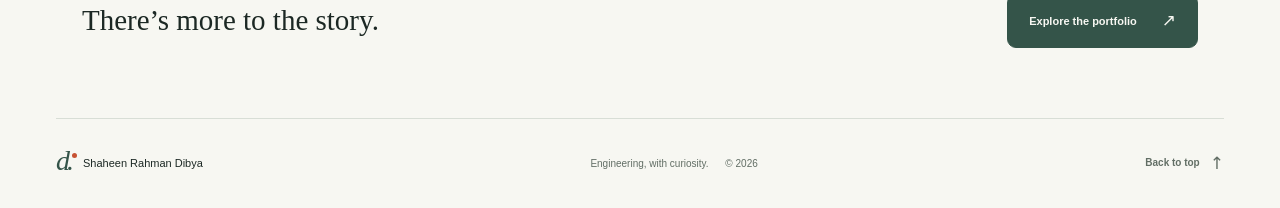
==== commit 064ed420: "Add fieldbook visuals and dedicated IARCO participation showcase" ====
--- a/archive.html
+++ b/archive.html
@@ -7,14 +7,16 @@
   <meta name="theme-color" content="#f7f7f2">
   <title>Achievement archive — Shaheen Rahman Dibya</title>
   <link rel="icon" href="assets/favicon.svg" type="image/svg+xml">
-  <link rel="stylesheet" href="style.css">
-  <link rel="stylesheet" href="archive.css">
-  <link rel="stylesheet" href="polish.css">
-  <link rel="stylesheet" href="detail-polish.css">
-  <script src="achievements.js" defer></script>
-  <script src="app.js" defer></script>
-  <script src="archive.js" defer></script>
-  <script src="polish.js" defer></script>
+  <link rel="stylesheet" href="style.css?v=5d728014b991">
+  <link rel="stylesheet" href="archive.css?v=32089b1e3669">
+  <link rel="stylesheet" href="polish.css?v=89034255e917">
+  <link rel="stylesheet" href="detail-polish.css?v=6c1780caa1e9">
+  <link rel="stylesheet" href="identity.css?v=28a35aa760e2">
+  <script src="achievements.js?v=4619192084e2" defer></script>
+  <script src="app.js?v=6f6972461015" defer></script>
+  <script src="archive.js?v=a39181b81cdc" defer></script>
+  <script src="polish.js?v=251fa7a9a225" defer></script>
+  <script src="identity.js?v=c2fee371d605" defer></script>
 </head>
 <body class="archive-page" id="top">
   <a class="skip-link" href="#archive-main">Skip to archive</a>
@@ -33,6 +35,7 @@
     </div>
   </header>
 
+  <div class="field-rail" aria-hidden="true"><span>DIBYA / ENGINEERING FIELD NOTES</span></div>
   <main id="archive-main" class="archive-main">
     <section class="archive-intro" aria-labelledby="archive-title">
       <div class="archive-intro-top"><a href="index.html" class="archive-back"><span aria-hidden="true">←</span> Back to portfolio</a><p class="eyebrow">The complete collection</p></div>
--- a/identity.css
+++ b/identity.css
@@ -0,0 +1,302 @@
+/* An engineering fieldbook: optical contours, drafting marks, and layered paper. */
+:root {
+  --field-dot: #34544920;
+  --field-rule: #34544909;
+  --field-wash: #c6d7bf75;
+  --field-copper: #dfad8d38;
+  --folio-shadow: 0 18px 55px #263c2b0b;
+}
+:root[data-theme="dark"] {
+  --field-dot: #b2cfb71b;
+  --field-rule: #a6c6aa09;
+  --field-wash: #527c5636;
+  --field-copper: #b96f4322;
+  --folio-shadow: 0 18px 55px #0003;
+}
+body { position: relative; isolation: isolate; }
+body::before, body::after {
+  content: '';
+  position: fixed;
+  inset: 0;
+  pointer-events: none;
+  z-index: -1;
+}
+body::before {
+  background-image:
+    radial-gradient(var(--field-dot) .7px, transparent .8px),
+    linear-gradient(90deg, var(--field-rule) 1px, transparent 1px),
+    linear-gradient(var(--field-rule) 1px, transparent 1px);
+  background-size: 23px 23px, 138px 138px, 138px 138px;
+  background-position: 12px 12px, 12px 12px, 12px 12px;
+  opacity: .62;
+}
+body::after {
+  background:
+    radial-gradient(ellipse 48vw 58vh at var(--field-x, 78%) var(--field-y, 26%), var(--field-wash), transparent 75%),
+    radial-gradient(ellipse 44vw 48vh at 4% 88%, var(--field-copper), transparent 78%);
+}
+.field-rail {
+  position: fixed;
+  inset: 150px auto 90px 27px;
+  width: 16px;
+  z-index: 0;
+  pointer-events: none;
+  border-left: 1px solid var(--line);
+  background: repeating-linear-gradient(0deg, transparent 0 11px, var(--line) 11px 12px) left center / 5px 100% no-repeat;
+}
+.field-rail span {
+  position: absolute;
+  top: 30px;
+  left: -5px;
+  padding: 12px 0;
+  background: var(--paper);
+  color: var(--muted);
+  font: 9px/1.2 var(--mono);
+  letter-spacing: 2px;
+  writing-mode: vertical-rl;
+}
+.site-header {
+  border-radius: 12px;
+  box-shadow: 0 3px 0 color-mix(in srgb, var(--sage) 75%, transparent), 0 12px 35px #1c282408;
+}
+.brand-mark { position: relative; }
+.brand-mark::after {
+  content: '';
+  position: absolute;
+  width: 5px;
+  height: 5px;
+  border-radius: 50%;
+  right: -6px;
+  top: 6px;
+  background: var(--accent);
+}
+.hero { padding-top: 106px; padding-bottom: 88px; }
+.hero::before {
+  inset: 12px -24px 0;
+  background: url('assets/resonance-field.svg') 80% 45% / cover no-repeat;
+  opacity: .24;
+  filter: none;
+}
+.hero::after {
+  content: '';
+  position: absolute;
+  left: 0;
+  right: 0;
+  bottom: 34px;
+  height: 8px;
+  background:
+    linear-gradient(var(--accent), var(--accent)) left center / 40px 2px no-repeat,
+    repeating-linear-gradient(90deg, var(--line) 0 1px, transparent 1px 12px) right center / 100px 7px no-repeat,
+    linear-gradient(var(--line), var(--line)) center / 100% 1px no-repeat;
+  opacity: .8;
+  pointer-events: none;
+}
+.hero-edition {
+  position: absolute;
+  top: 30px;
+  left: 0;
+  right: 0;
+  display: flex;
+  justify-content: space-between;
+  gap: 20px;
+  color: var(--muted);
+  font: 10px/1.6 var(--mono);
+  letter-spacing: 1.8px;
+}
+.hero-edition > span:last-child { color: var(--green); letter-spacing: .6px; }
+.hero-copy > .eyebrow {
+  border: 0;
+  border-left: 2px solid var(--accent);
+  border-radius: 0;
+  background: transparent;
+  padding: 6px 12px;
+}
+.hero h1 { font-size: clamp(76px, 8.4vw, 118px); }
+.hero h1 em::after {
+  left: 5px;
+  width: 70%;
+  height: 6px;
+  bottom: 0;
+  opacity: .55;
+  border-radius: 60% 35%;
+  transform: rotate(-1.4deg);
+  background: linear-gradient(90deg, var(--accent), transparent);
+}
+.hero-intro { max-width: 435px; }
+.hero-visual { isolation: isolate; }
+.hero-visual::before {
+  inset: -21px -16px 35px;
+  border: 0;
+  border-radius: 0;
+  background:
+    linear-gradient(var(--accent), var(--accent)) left bottom / 25px 1px no-repeat,
+    linear-gradient(var(--accent), var(--accent)) left bottom / 1px 25px no-repeat,
+    linear-gradient(var(--green), var(--green)) right top / 25px 1px no-repeat,
+    linear-gradient(var(--green), var(--green)) right top / 1px 25px no-repeat;
+}
+.hero-visual::after {
+  content: '';
+  position: absolute;
+  inset: 17px -10px 14px 12px;
+  border: 1px solid var(--line);
+  border-radius: 220px 220px 14px 14px;
+  background: var(--sage);
+  transform: rotate(3deg);
+  z-index: -1;
+  box-shadow: var(--folio-shadow);
+}
+.portrait-frame {
+  border-width: 9px;
+  border-radius: 220px 220px 10px 10px;
+  box-shadow: 0 15px 50px #20342912;
+}
+.portrait-caption { padding-top: 21px; }
+.portrait-orbit {
+  width: 148px;
+  height: 148px;
+  right: 12px;
+  top: -15px;
+  border-color: color-mix(in srgb, var(--green) 40%, transparent);
+  animation-duration: 52s;
+}
+.portrait-orbit::before {
+  content: '';
+  position: absolute;
+  inset: 9px;
+  border: 1px solid var(--line);
+  border-radius: 50%;
+}
+.portrait-orbit::after { width: 7px; height: 7px; }
+.hero-award {
+  left: -36px;
+  border-radius: 4px 14px 14px 14px;
+  border-left: 2px solid var(--accent);
+  box-shadow: var(--folio-shadow);
+}
+.field-signal {
+  display: flex;
+  align-items: center;
+  gap: 16px;
+  margin-top: 26px;
+  max-width: 360px;
+  color: var(--green);
+}
+.field-signal svg { width: 115px; height: 33px; flex-shrink: 0; overflow: visible; }
+.field-signal span { font: 9px/1.6 var(--mono); letter-spacing: 1.7px; color: var(--muted); }
+.signal-base { stroke: var(--line); }
+.signal-current {
+  stroke: var(--accent);
+  stroke-dasharray: 30 220;
+  animation: trace-current 8s linear infinite;
+}
+@keyframes trace-current { to { stroke-dashoffset: -250; } }
+.hero-discover { margin-top: 24px; }
+.stat-strip { border-radius: 4px 18px 18px 18px; box-shadow: var(--folio-shadow); }
+.stat-strip > div:first-child { position: relative; }
+.stat-strip > div:first-child::before {
+  content: '';
+  position: absolute;
+  width: 5px;
+  height: 5px;
+  top: -12px;
+  left: 0;
+  background: var(--accent);
+}
+.section-heading { position: relative; }
+.section-heading .section-label { display: flex; align-items: center; gap: 12px; }
+.section-heading .section-label::before { content: ''; width: 22px; height: 1px; background: var(--accent); }
+.recognition-feature, .education-primary, .participation-panel {
+  border-radius: 4px 22px 22px 22px;
+  box-shadow: var(--folio-shadow);
+}
+.recognition-feature { border-top: 2px solid color-mix(in srgb, var(--green) 40%, var(--line)); }
+.recognition-meta .tag { font-family: var(--mono); border-radius: 0; }
+.recognition-small { border-radius: 4px 14px 14px 14px; }
+.recognition-link { border-radius: 4px 14px 14px 14px; }
+.about-section {
+  background: linear-gradient(110deg, var(--sage), color-mix(in srgb, var(--paper) 75%, var(--sage)));
+  border-radius: 5px 30px 30px 30px;
+  box-shadow: inset 0 1px 0 var(--surface);
+}
+.project-card { border-radius: 4px 18px 18px 18px; box-shadow: var(--folio-shadow); }
+.project-card .project-visual { border-bottom: 1px solid var(--line); }
+.project-category { font-family: var(--mono); letter-spacing: .8px; }
+.project-number { color: var(--accent); font-size: 15px; }
+.project-card .project-body { padding: 28px; }
+.project-card .project-title { font-size: 31px; }
+.tool-tags > span { border-radius: 3px; }
+.project-open-arrow { border-radius: 4px 10px 10px 10px; }
+.timeline article { border-radius: 4px 16px 16px 16px; box-shadow: var(--folio-shadow); }
+.archive-banner-art {
+  background-image: radial-gradient(var(--field-dot) .7px, transparent 1px);
+  background-size: 16px 16px;
+}
+.contact-section {
+  background-image: radial-gradient(#d0e2ce17 .7px, transparent 1px);
+  background-size: 20px 20px;
+  border-top: 3px solid var(--accent);
+}
+.archive-card, .project-detail-resource-grid > a, .project-detail-navigation > a {
+  border-radius: 4px 18px 18px 18px;
+  box-shadow: var(--folio-shadow);
+}
+.archive-card-preview { border-radius: 3px 17px 0 0; }
+.archive-intro, .project-detail-hero { position: relative; isolation: isolate; }
+.archive-intro::before, .project-detail-hero::before {
+  content: '';
+  position: absolute;
+  inset: 0;
+  pointer-events: none;
+  z-index: -1;
+  background: url('assets/resonance-field.svg') 80% center / cover no-repeat;
+  opacity: .09;
+}
+[data-theme="dark"] .hero::before { opacity: .3; filter: brightness(1.7); }
+[data-theme="dark"] .archive-intro::before,
+[data-theme="dark"] .project-detail-hero::before { filter: brightness(1.8); opacity: .1; }
+
+@media (max-width: 1120px) {
+  .field-rail { display: none; }
+  .hero h1 { font-size: 94px; }
+  .hero-award { left: -24px; }
+}
+@media (max-width: 950px) {
+  .hero h1 { font-size: 82px; }
+  .field-signal { gap: 10px; }
+  .field-signal svg { width: 95px; }
+}
+@media (max-width: 760px) {
+  .hero { padding-top: 90px; }
+  .hero-edition { top: 26px; font-size: 9px; }
+  .hero-edition > span:last-child { display: none; }
+  .hero h1 { font-size: 80px; }
+  .hero::before { inset: 28px 0 30px; background-position: 65% 45%; opacity: .18; }
+  .hero::after { bottom: 22px; }
+  .portrait-orbit { width: 124px; height: 124px; right: 12px; }
+  .hero-award { left: -16px; }
+  .about-section { border-radius: 4px 22px 22px 22px; }
+  .project-card .project-body { padding: 24px; }
+}
+@media (max-width: 570px) {
+  body::before { opacity: .4; }
+  .hero { padding-top: 79px; }
+  .hero h1 { font-size: clamp(56px, 15.5vw, 80px); letter-spacing: -3px; }
+  .hero-copy > .eyebrow { padding-left: 9px; font-size: 8px; }
+  .hero::before { background-size: auto 80%; background-position: 65% 45%; }
+  .hero-visual::after { inset: 14px -3px 14px 9px; transform: rotate(2deg); }
+  .hero-visual::before { inset: -10px -6px 35px; }
+  .hero-award { left: -6px; }
+  .portrait-frame { border-width: 6px; }
+  .field-signal { margin-top: 22px; }
+  .field-signal span { font-size: 8px; letter-spacing: 1.2px; }
+  .recognition-feature { border-radius: 4px 18px 18px 18px; }
+  .project-card .project-title { font-size: 28px; }
+}
+@media (prefers-reduced-motion: reduce) {
+  .signal-current { animation: none; stroke-dasharray: none; opacity: .6; }
+}
+@media print {
+  body::before, body::after, .field-rail, .hero-edition, .field-signal, .hero::after,
+  .archive-intro::before, .project-detail-hero::before { display: none; }
+  .recognition-feature, .education-primary, .project-card, .timeline article, .archive-card { box-shadow: none; }
+}
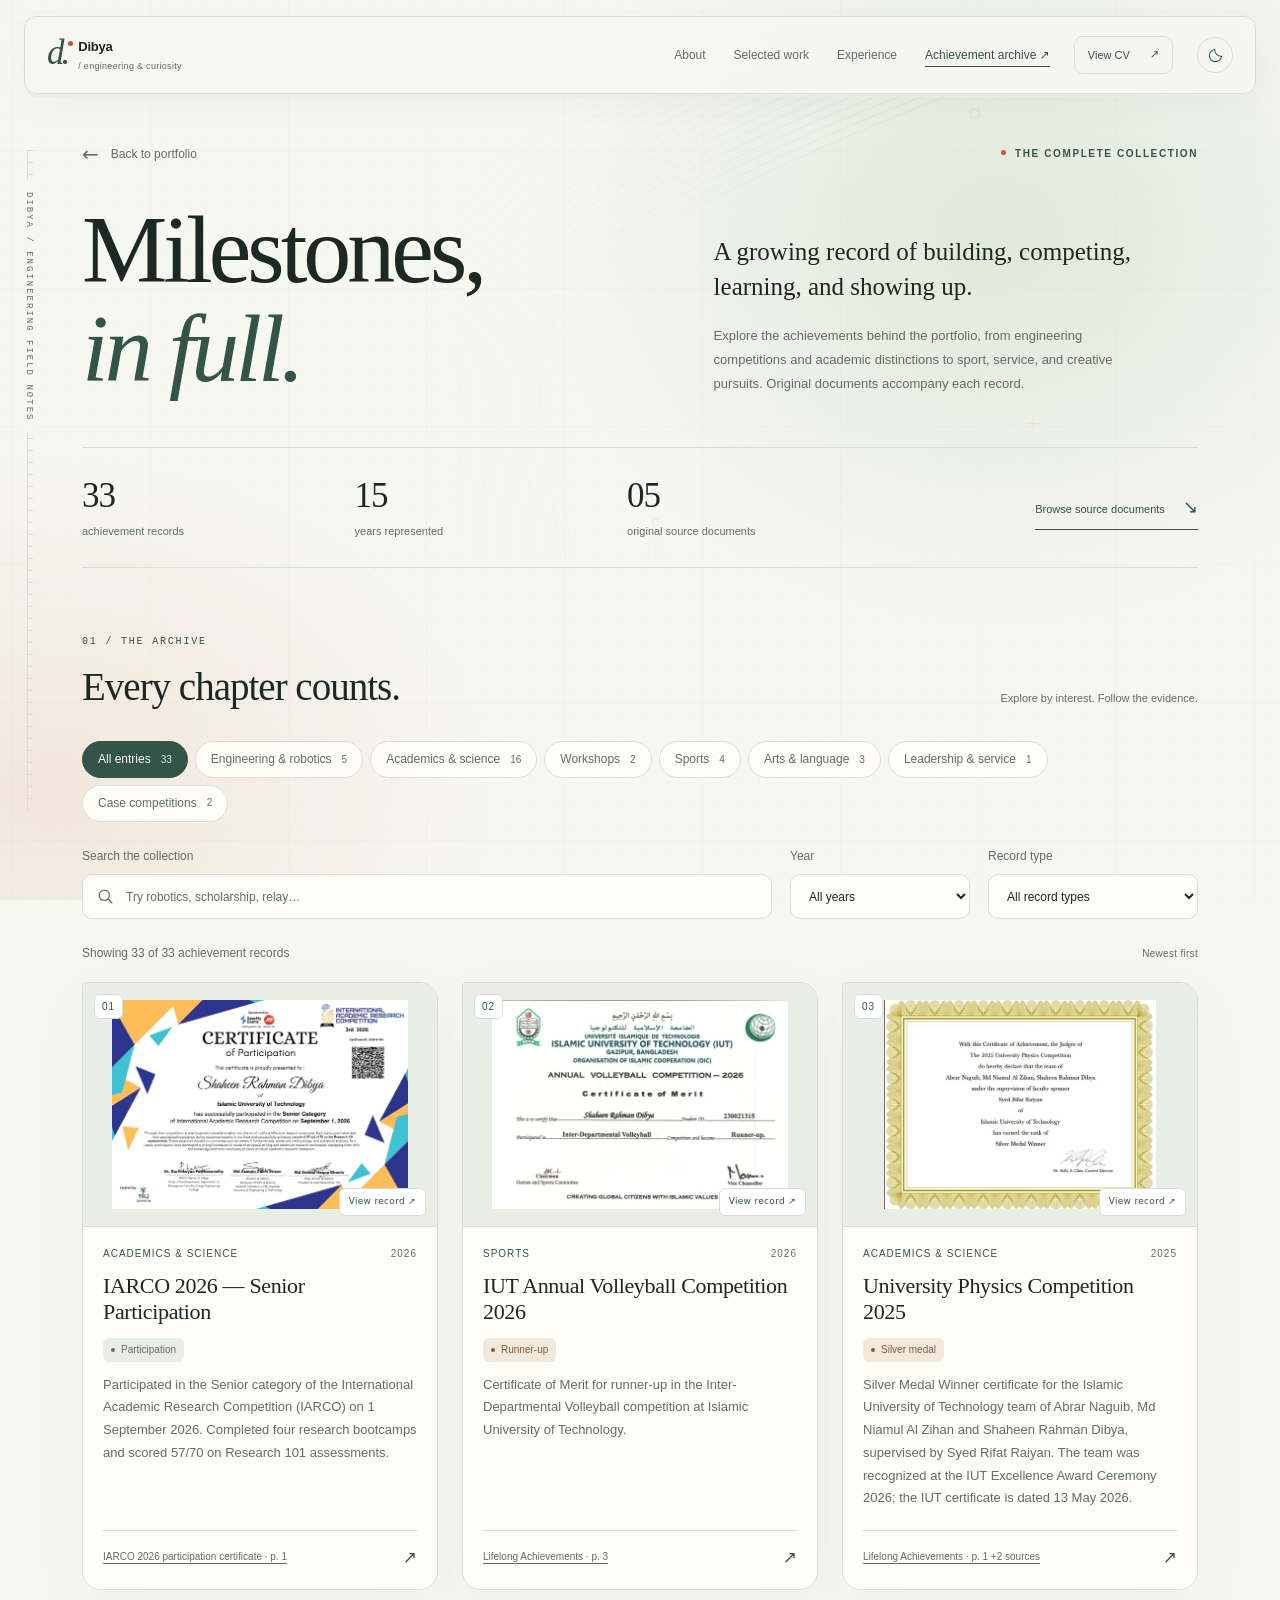
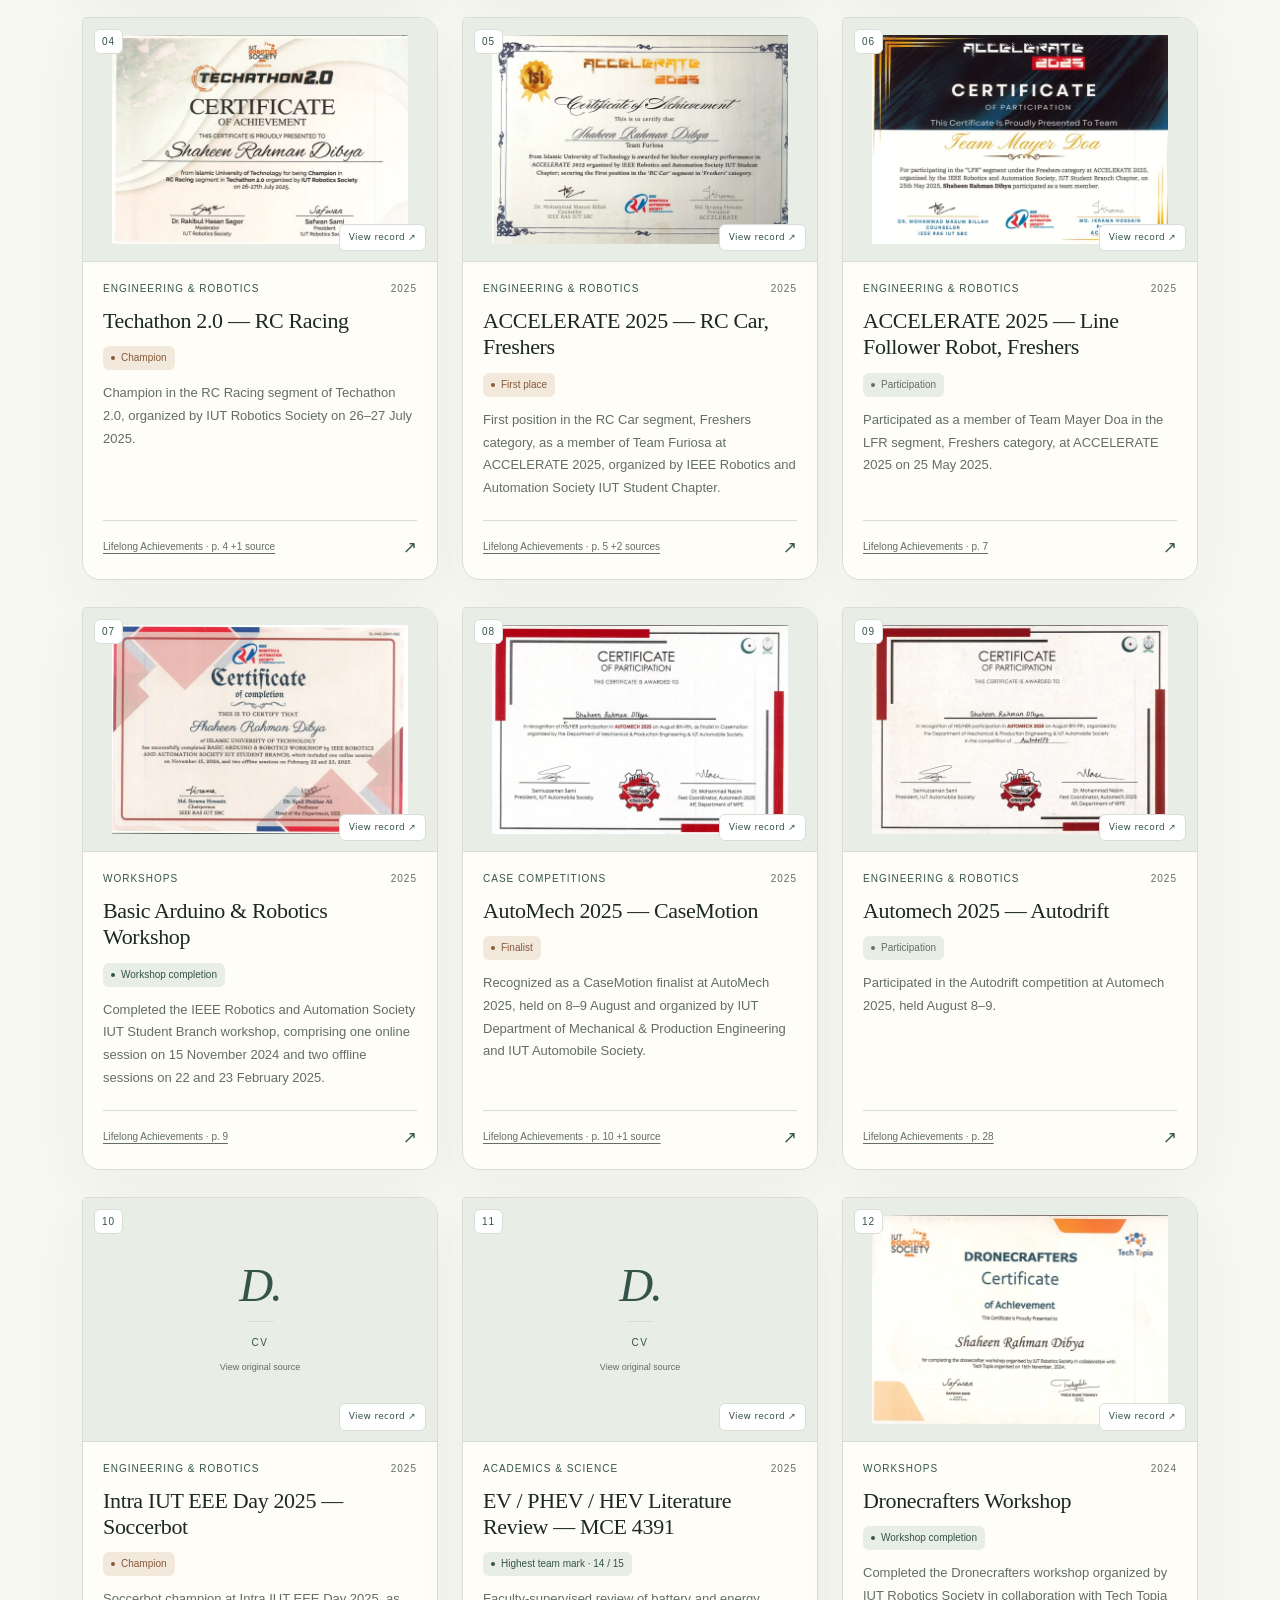
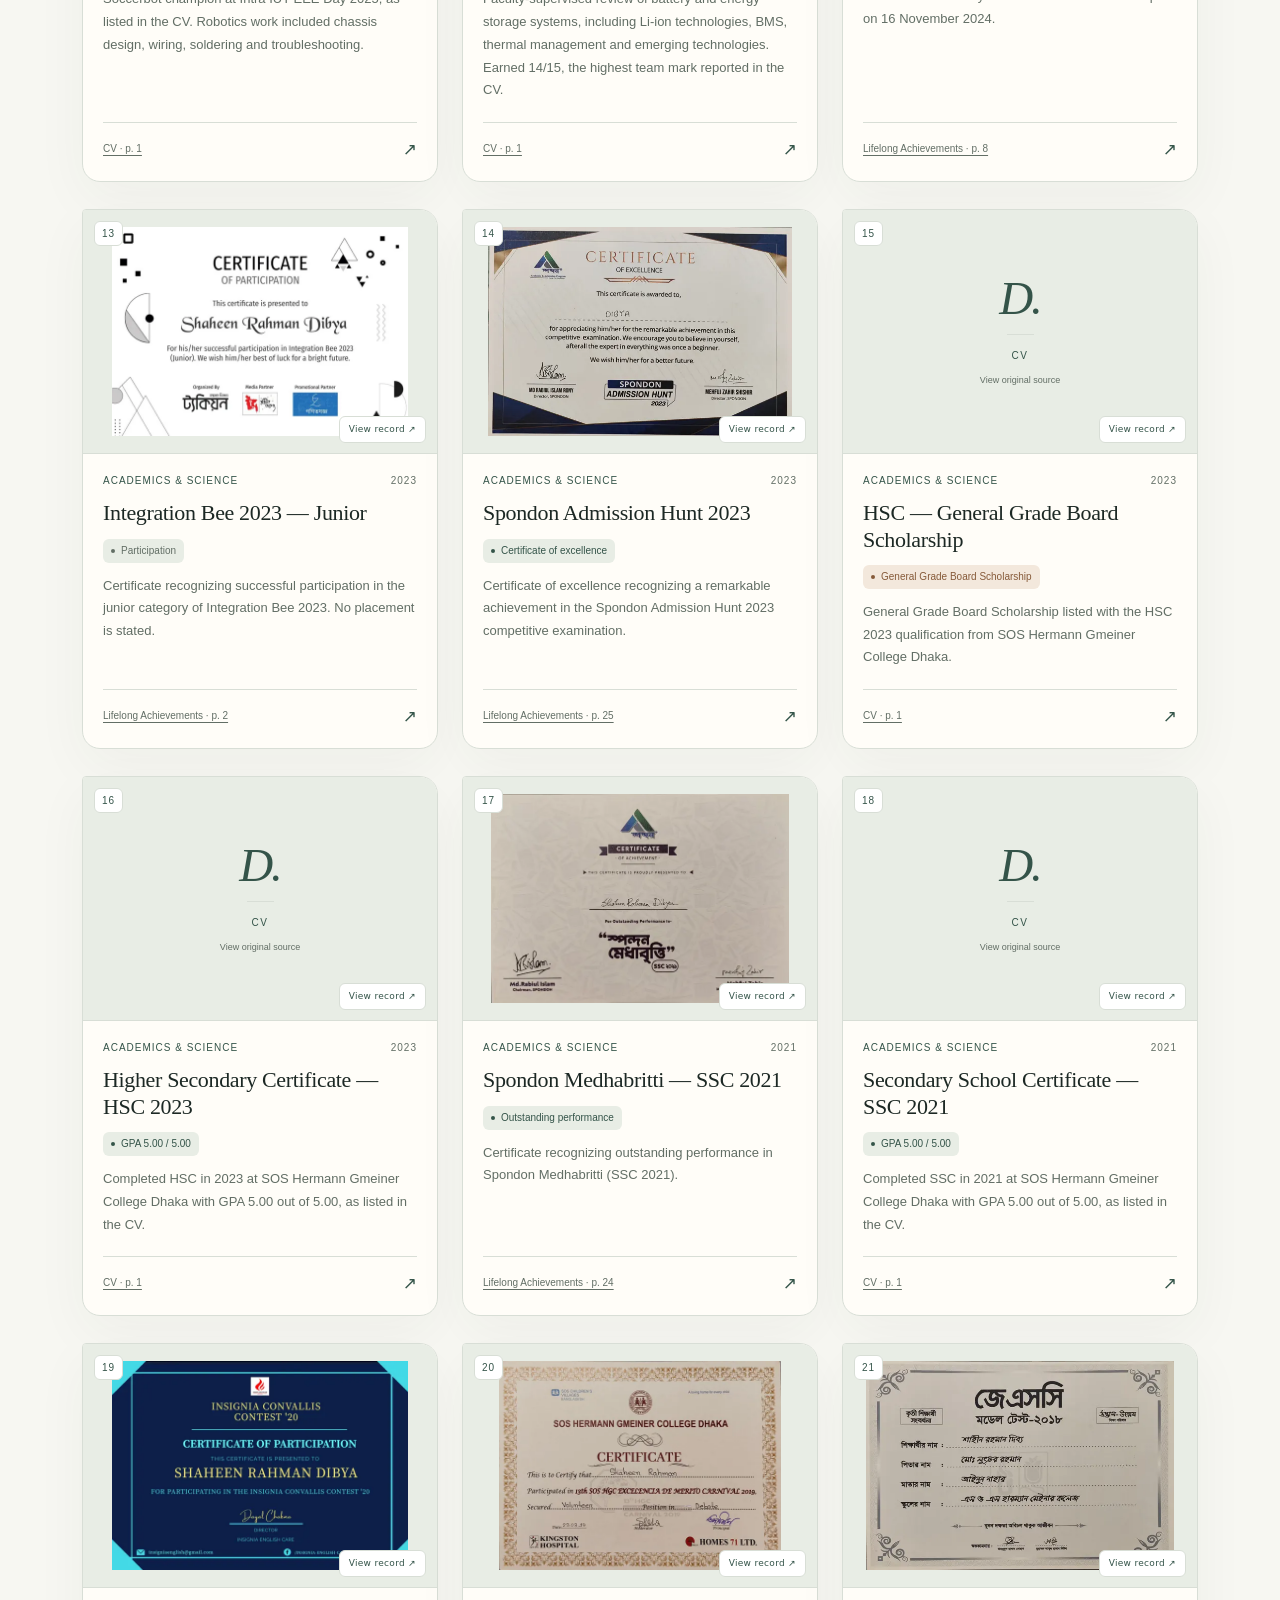
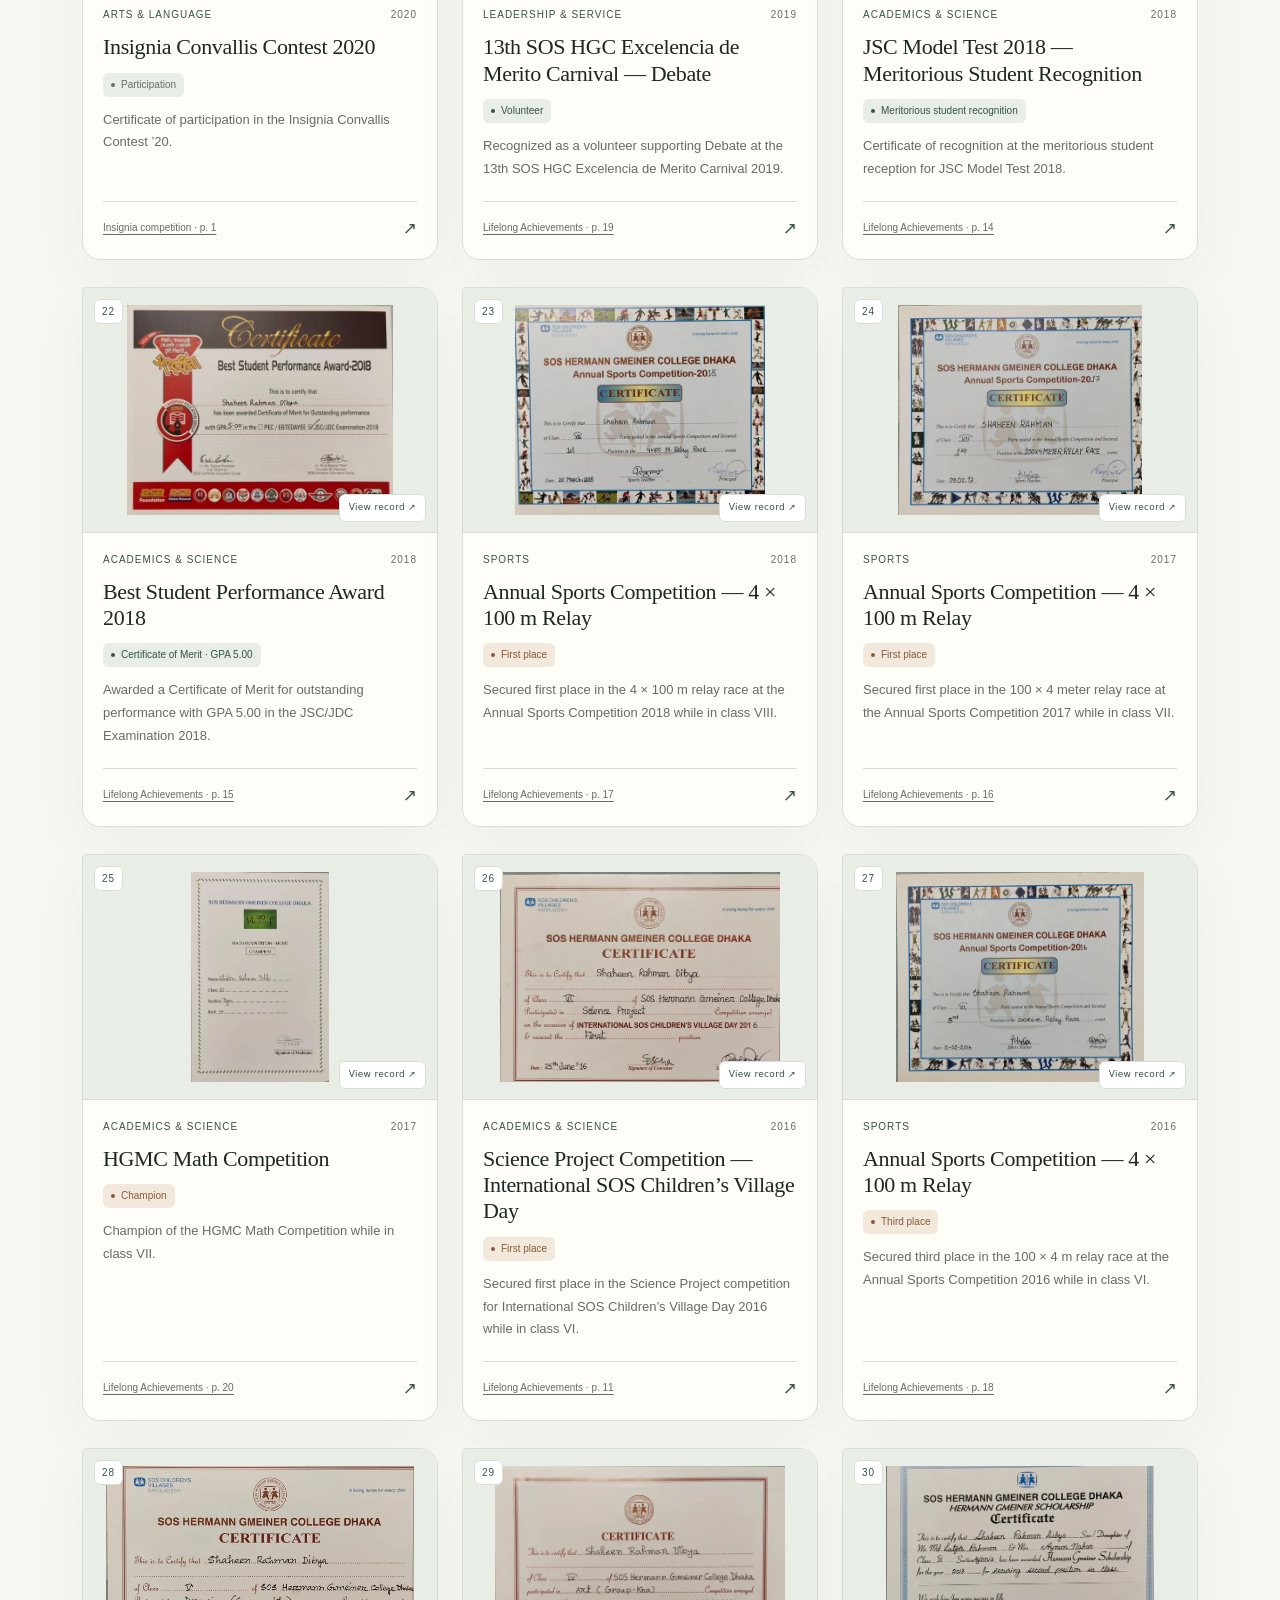
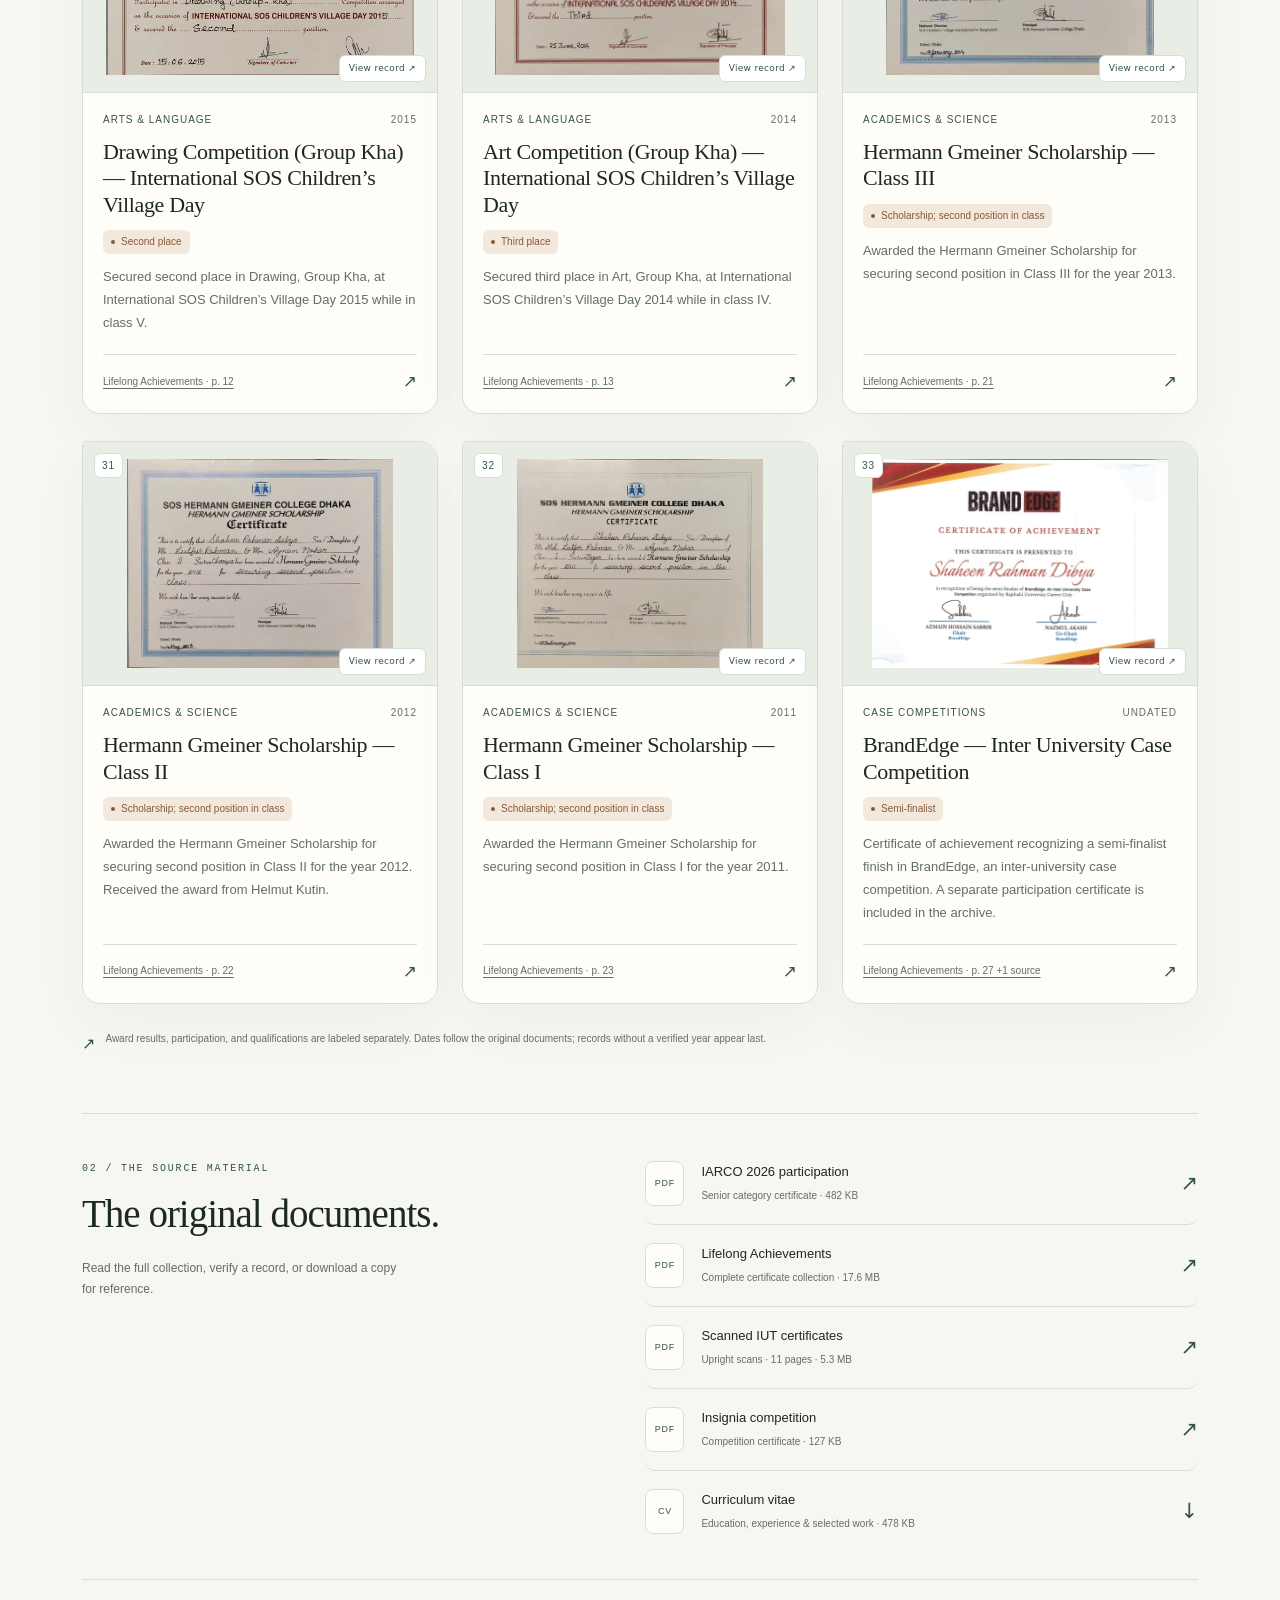
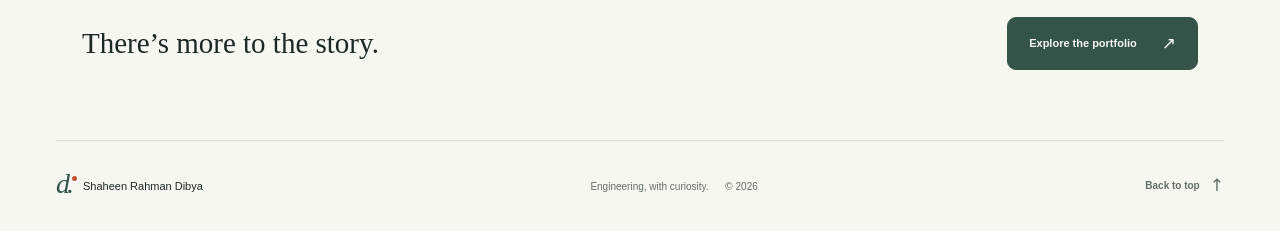
==== commit 8cabb42a: "Showcase robotics wins with curated photos and hardware inventories" ====
--- a/archive.html
+++ b/archive.html
@@ -12,7 +12,7 @@
   <link rel="stylesheet" href="polish.css?v=89034255e917">
   <link rel="stylesheet" href="detail-polish.css?v=6c1780caa1e9">
   <link rel="stylesheet" href="identity.css?v=28a35aa760e2">
-  <script src="achievements.js?v=4619192084e2" defer></script>
+  <script src="achievements.js?v=6de478063ad6" defer></script>
   <script src="app.js?v=6f6972461015" defer></script>
   <script src="archive.js?v=a39181b81cdc" defer></script>
   <script src="polish.js?v=251fa7a9a225" defer></script>
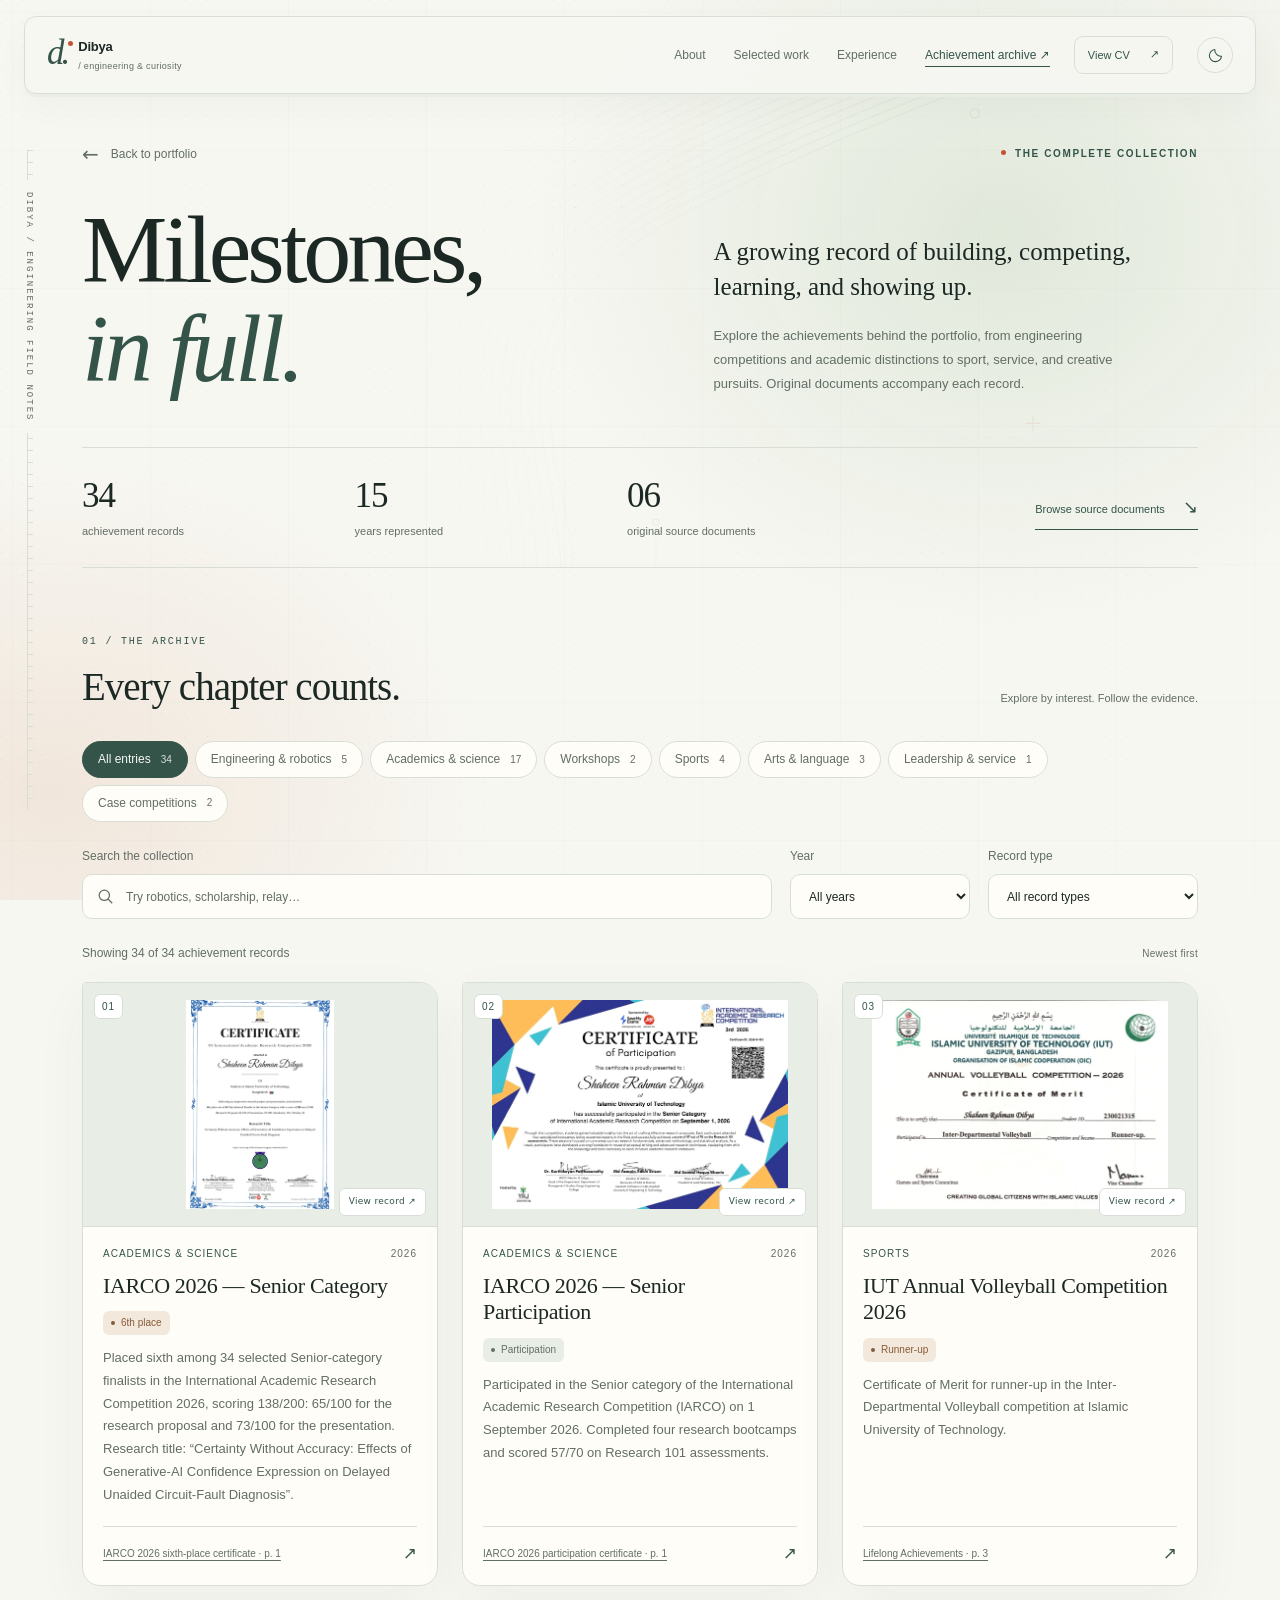
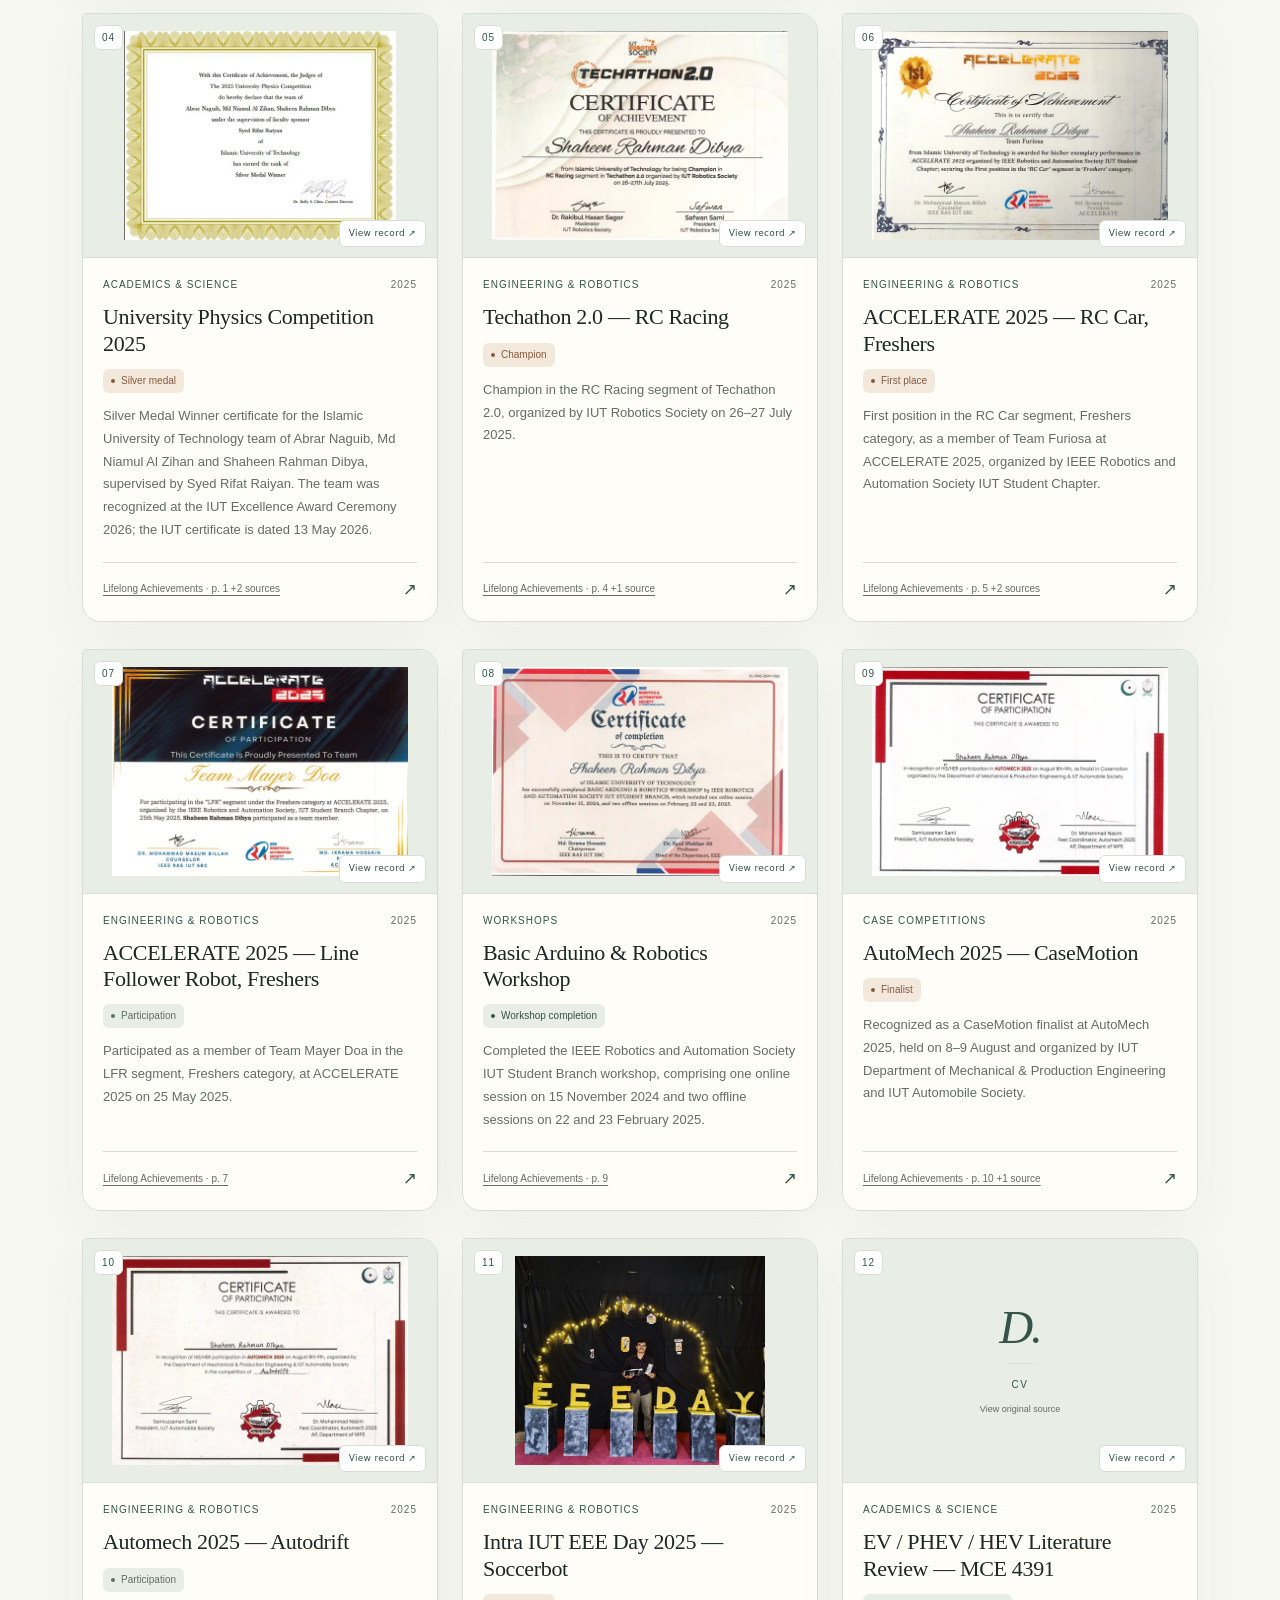
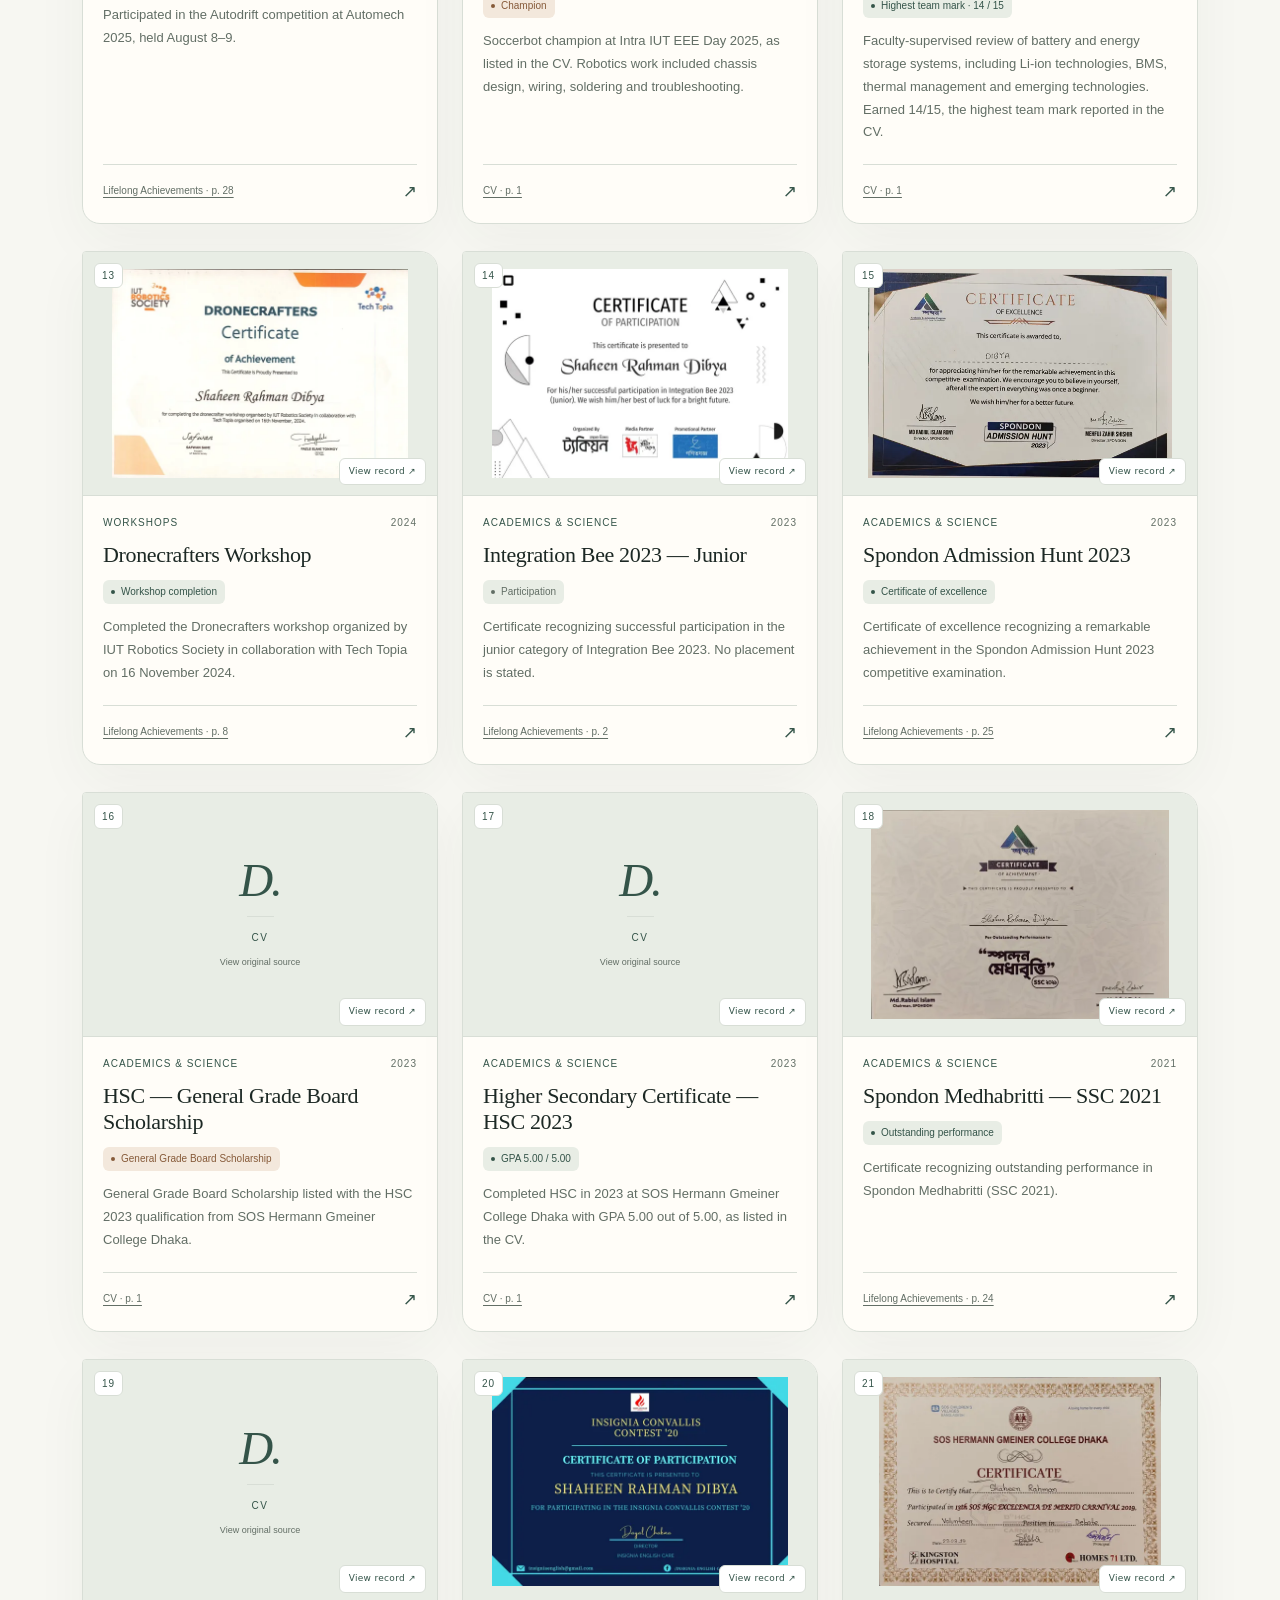
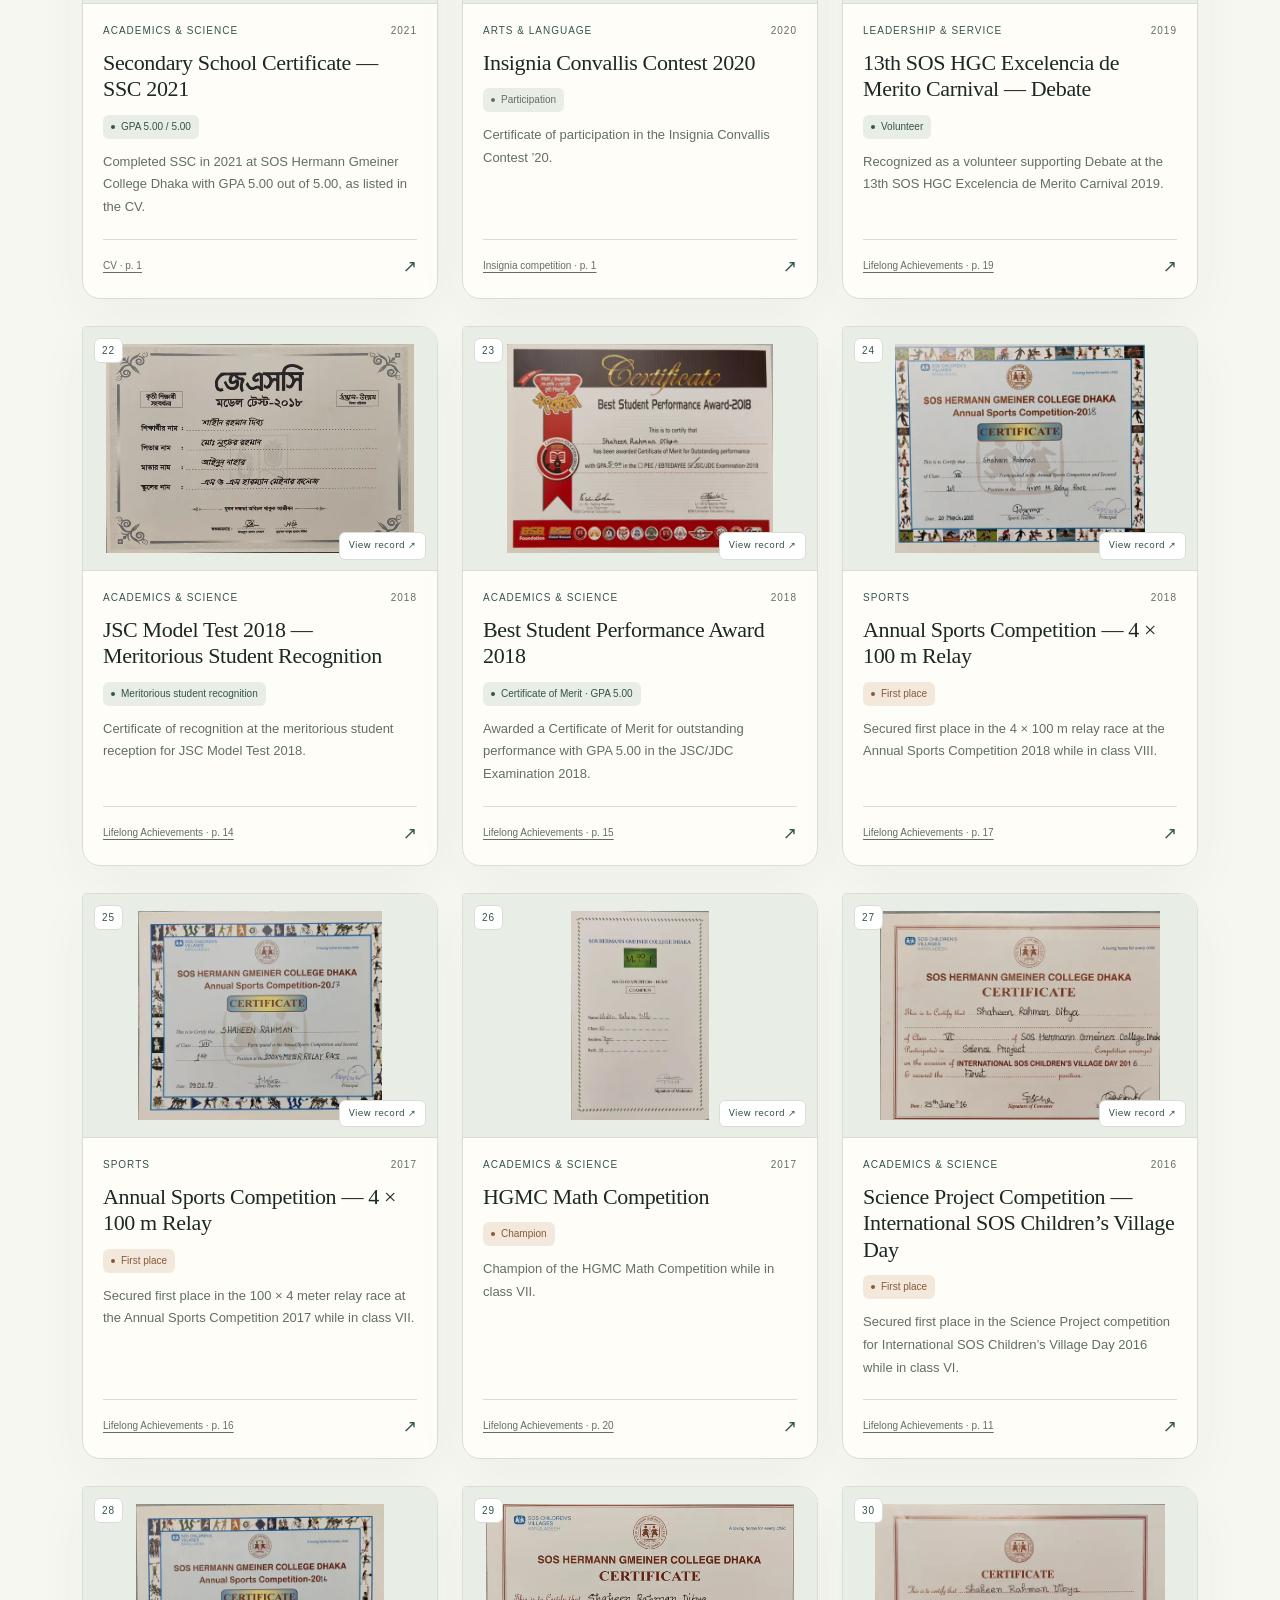
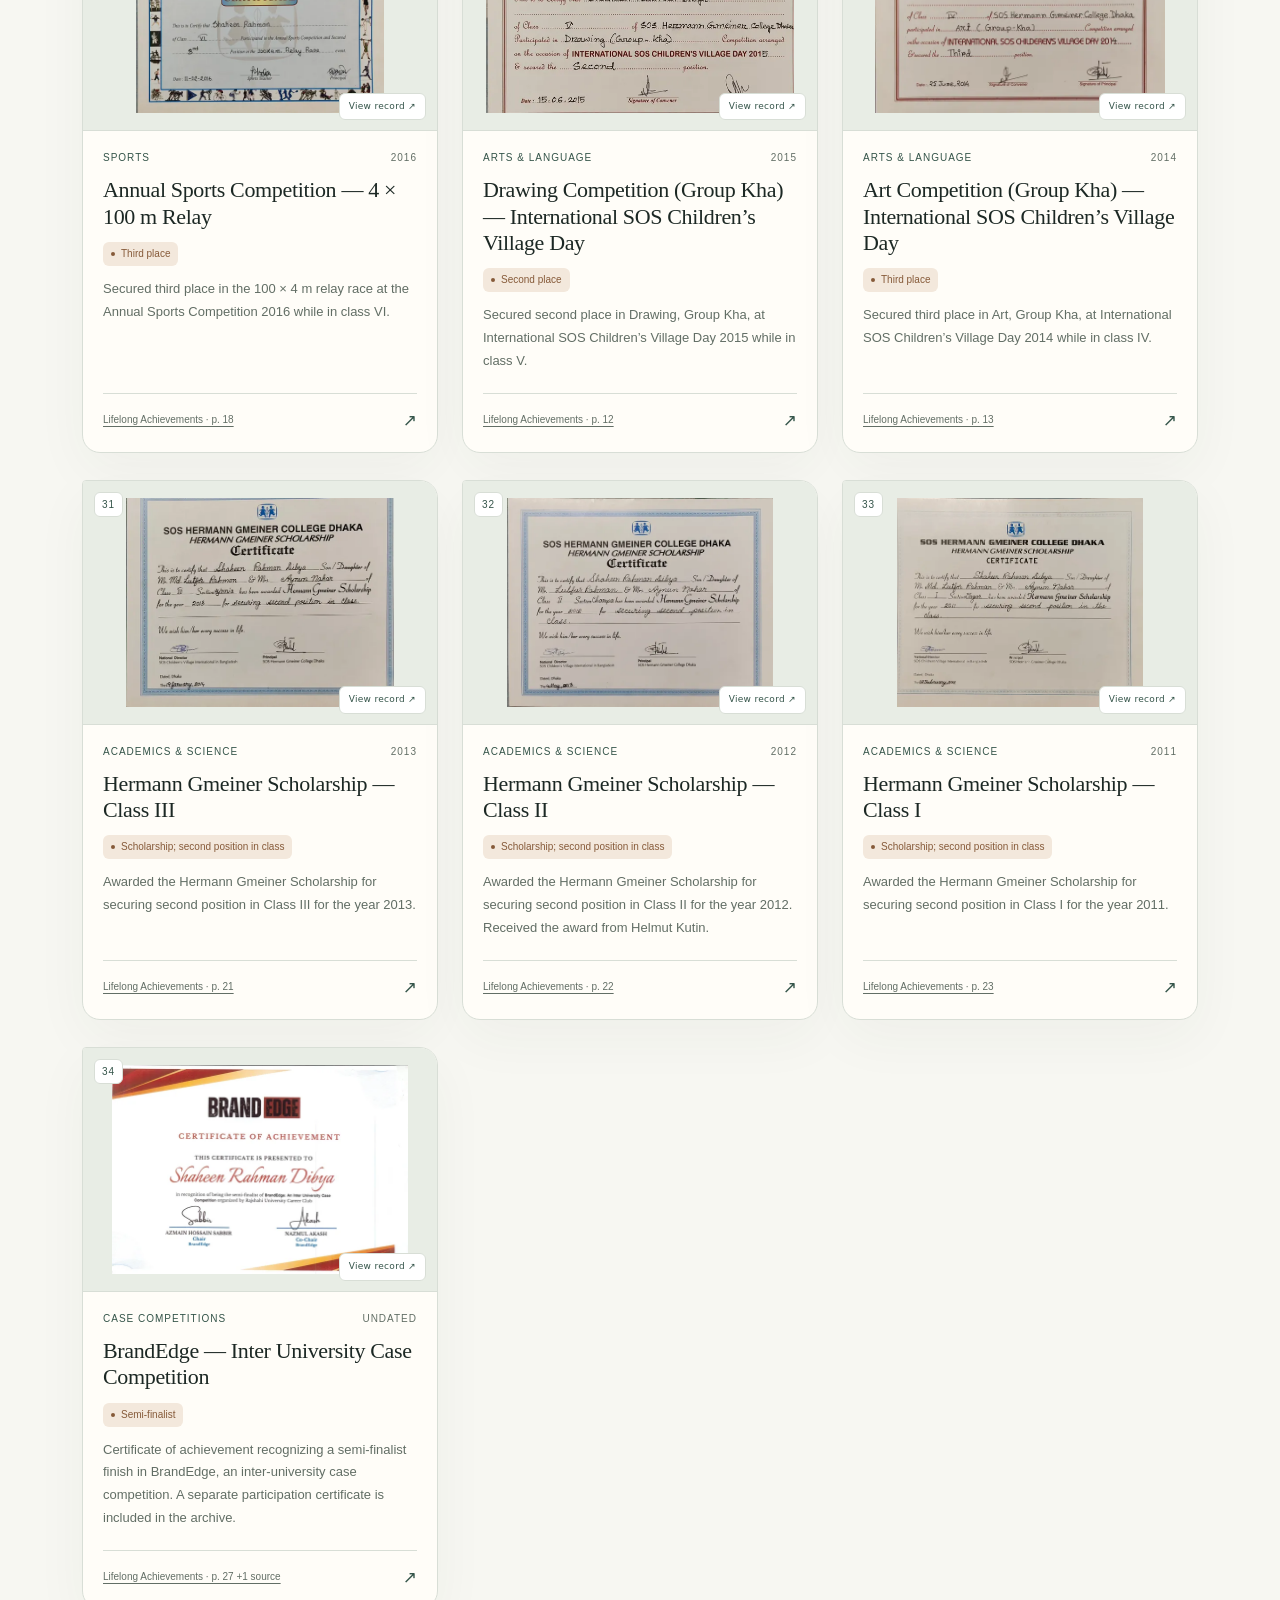
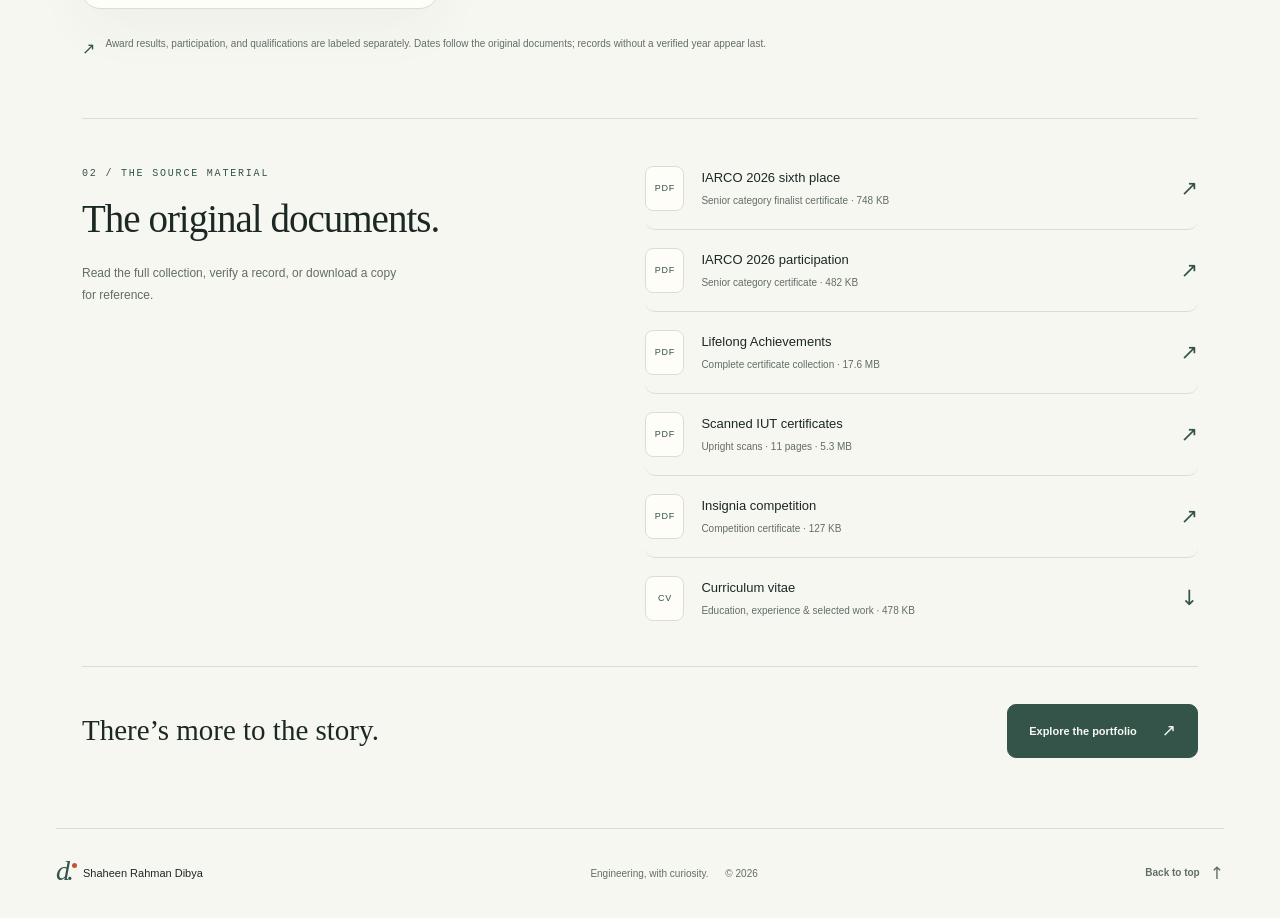
==== commit ed2ff499: "Feature official IARCO result and move robotics galleries into achievements" ====
--- a/archive.html
+++ b/archive.html
@@ -12,9 +12,12 @@
   <link rel="stylesheet" href="polish.css?v=89034255e917">
   <link rel="stylesheet" href="detail-polish.css?v=6c1780caa1e9">
   <link rel="stylesheet" href="identity.css?v=28a35aa760e2">
-  <script src="achievements.js?v=6de478063ad6" defer></script>
+  <link rel="stylesheet" href="archive-events.css?v=1341bd513d4c">
+  <script src="achievements.js?v=50da366ea15d" defer></script>
+  <script src="projects.js?v=6b5a266759fa" defer></script>
+  <script src="events.js?v=5c163639dc6c" defer></script>
   <script src="app.js?v=6f6972461015" defer></script>
-  <script src="archive.js?v=a39181b81cdc" defer></script>
+  <script src="archive.js?v=9d8505983584" defer></script>
   <script src="polish.js?v=251fa7a9a225" defer></script>
   <script src="identity.js?v=c2fee371d605" defer></script>
 </head>
@@ -46,7 +49,7 @@
       <div class="archive-stats" aria-label="About the archive">
         <div><strong id="archive-total">—</strong><span>achievement records</span></div>
         <div><strong id="archive-years">—</strong><span>years represented</span></div>
-        <div><strong>05</strong><span>original source documents</span></div>
+        <div><strong>06</strong><span>original source documents</span></div>
         <a href="#document-library">Browse source documents <span aria-hidden="true">↘</span></a>
       </div>
     </section>
@@ -71,6 +74,7 @@
     <section class="archive-library" id="document-library" aria-labelledby="library-title">
       <div><p class="section-label">02 / The source material</p><h2 id="library-title">The original documents.</h2><p>Read the full collection, verify a record, or download a copy for reference.</p></div>
       <div class="archive-documents">
+        <a href="assets/documents/iarco-2026-sixth-place.pdf" target="_blank" rel="noopener"><span class="archive-document-icon" aria-hidden="true">PDF</span><span><strong>IARCO 2026 sixth place</strong><small>Senior category finalist certificate · 748 KB</small></span><span class="archive-document-arrow" aria-hidden="true">↗</span></a>
         <a href="assets/documents/iarco-2026-participation.pdf" target="_blank" rel="noopener"><span class="archive-document-icon" aria-hidden="true">PDF</span><span><strong>IARCO 2026 participation</strong><small>Senior category certificate · 482 KB</small></span><span class="archive-document-arrow" aria-hidden="true">↗</span></a>
         <a href="assets/documents/lifelong-achievements.pdf" target="_blank" rel="noopener"><span class="archive-document-icon" aria-hidden="true">PDF</span><span><strong>Lifelong Achievements</strong><small>Complete certificate collection · 17.6 MB</small></span><span class="archive-document-arrow" aria-hidden="true">↗</span></a>
         <a href="assets/documents/scanned-iut-certificates.pdf" target="_blank" rel="noopener"><span class="archive-document-icon" aria-hidden="true">PDF</span><span><strong>Scanned IUT certificates</strong><small>Upright scans · 11 pages · 5.3 MB</small></span><span class="archive-document-arrow" aria-hidden="true">↗</span></a>
@@ -85,7 +89,20 @@
 
   <dialog id="certificate-dialog" class="certificate-dialog" aria-labelledby="certificate-title">
     <div class="certificate-dialog-heading"><p class="eyebrow">From the archive</p><button type="button" class="certificate-close" aria-label="Close certificate preview">Close <span aria-hidden="true">×</span></button></div>
-    <div class="certificate-dialog-content"><div class="certificate-preview" id="certificate-preview"></div><div class="certificate-detail"><p id="certificate-category" class="eyebrow"></p><h2 id="certificate-title"></h2><p class="certificate-result" id="certificate-result"></p><p id="certificate-description"></p><p id="certificate-note" class="certificate-note" hidden></p><div class="certificate-source-nav" id="certificate-source-nav" role="group" aria-label="Choose source document"></div><p class="certificate-citation" id="certificate-citation"></p><a class="button button-dark" id="certificate-original" href="#" target="_blank" rel="noopener">Open original document <span aria-hidden="true">↗</span></a><p class="certificate-read-note">Open the original PDF for full resolution and surrounding context.</p></div></div>
+    <div class="certificate-dialog-content"><div class="certificate-preview" id="certificate-preview"></div><div class="certificate-detail"><p id="certificate-category" class="eyebrow"></p><h2 id="certificate-title"></h2><p class="certificate-result" id="certificate-result"></p><p id="certificate-description"></p><p id="certificate-note" class="certificate-note" hidden></p><div class="certificate-source-nav" id="certificate-source-nav" role="group" aria-label="Choose source document"></div><p class="certificate-citation" id="certificate-citation"></p><a class="button button-dark" id="certificate-original" href="#" target="_blank" rel="noopener">Open original document <span aria-hidden="true">↗</span></a><p class="certificate-read-note">Open the original PDF for full resolution and surrounding context.</p><a class="achievement-event-jump" id="certificate-event-jump" href="#certificate-event-details" hidden>Photos &amp; build details <span aria-hidden="true">↓</span></a></div></div>
+    <section class="achievement-event-details" id="certificate-event-details" aria-labelledby="achievement-event-title" tabindex="-1" hidden>
+      <div class="achievement-event-heading"><div><p class="section-label">Event photographs &amp; hardware</p><h2 id="achievement-event-title"></h2></div><a class="text-link" id="achievement-build-link" hidden>Explore the build <span aria-hidden="true">↗</span></a></div>
+      <div class="achievement-event-photos" id="achievement-event-photos" hidden>
+        <figure class="achievement-photo"><div id="achievement-photo-preview"><img alt=""></div><figcaption id="achievement-photo-caption"></figcaption></figure>
+        <div class="achievement-photo-controls"><button type="button" id="achievement-photo-prev" aria-label="Previous event photograph">← Previous</button><span id="achievement-photo-count" role="status" aria-live="polite"></span><button type="button" id="achievement-photo-next" aria-label="Next event photograph">Next →</button><a id="achievement-photo-original" target="_blank" rel="noopener">Open full-size image ↗</a></div>
+        <div class="achievement-photo-thumbs" id="achievement-photo-thumbs" role="group" aria-label="Choose an event photograph"></div>
+      </div>
+      <p class="achievement-build-note" id="achievement-build-note" hidden></p>
+      <div class="achievement-build-grid">
+        <div class="achievement-components-panel" id="achievement-components-section" hidden><table class="achievement-components-table"><caption>Components used in this build</caption><thead><tr><th scope="col">Component</th><th scope="col">Build details</th></tr></thead><tbody id="achievement-components"></tbody></table></div>
+        <section class="achievement-tools-panel" id="achievement-tools-section" aria-labelledby="achievement-tools-title" hidden><h3 id="achievement-tools-title">Tools used</h3><ul id="achievement-tools"></ul></section>
+      </div>
+    </section>
   </dialog>
 </body>
 </html>
--- a/archive-events.css
+++ b/archive-events.css
@@ -0,0 +1,109 @@
+/* Event photographs stay separate from the original certificate sources. */
+.certificate-detail > .achievement-event-jump {
+  display: inline-flex;
+  align-items: center;
+  gap: 14px;
+  margin-top: 20px;
+  padding-bottom: 5px;
+  border-bottom: 1px solid var(--green);
+  font-size: 12px;
+  color: var(--green);
+}
+.achievement-event-details {
+  min-width: 0;
+  margin-top: 32px;
+  padding-top: 28px;
+  border-top: 1px solid var(--line);
+}
+.achievement-event-heading {
+  display: flex;
+  justify-content: space-between;
+  align-items: end;
+  flex-wrap: wrap;
+  gap: 20px;
+  margin-bottom: 24px;
+}
+.achievement-event-heading > div { min-width: 0; }
+.achievement-event-heading .section-label { margin-bottom: 12px; }
+.achievement-event-heading h2 { font-size: clamp(27px, 3.2vw, 36px); letter-spacing: -1px; }
+.achievement-event-heading > a { font-size: 12px; }
+.achievement-photo { margin: 0; }
+#achievement-photo-preview {
+  display: flex;
+  justify-content: center;
+  align-items: center;
+  min-height: 180px;
+  padding: 12px;
+  border: 1px solid var(--line);
+  border-radius: 12px;
+  background: var(--sage);
+}
+#achievement-photo-preview img {
+  display: block;
+  width: 100%;
+  height: auto;
+  max-height: min(520px, 65dvh);
+  object-fit: contain;
+}
+.achievement-photo figcaption { margin-top: 12px; font-size: 13px; line-height: 1.8; color: var(--muted); }
+.achievement-photo-controls { display: flex; align-items: center; flex-wrap: wrap; gap: 12px; margin-top: 18px; }
+.achievement-photo-controls button {
+  padding: 8px 12px;
+  border: 1px solid var(--line);
+  border-radius: 8px;
+  background: var(--surface-raised, var(--paper));
+  font-size: 12px;
+  color: var(--green);
+}
+.achievement-photo-controls button:disabled { opacity: .4; cursor: default; }
+.achievement-photo-controls > span { font: 11px/1.6 var(--mono, monospace); color: var(--muted); }
+.achievement-photo-controls > a {
+  margin-left: auto;
+  font-size: 12px;
+  color: var(--green);
+  text-decoration: underline;
+  text-underline-offset: 4px;
+}
+.achievement-photo-thumbs { display: flex; flex-wrap: wrap; gap: 10px; margin: 20px 0 28px; }
+.achievement-photo-thumb { width: 86px; padding: 5px; border: 1px solid var(--line); border-radius: 8px; background: var(--sage); }
+.achievement-photo-thumb img { display: block; width: 100%; height: 64px; object-fit: contain; }
+.achievement-photo-thumb[aria-pressed="true"] { border-color: var(--green); box-shadow: 0 0 0 1px var(--green); }
+.achievement-build-note {
+  margin: 0 0 22px;
+  padding: 14px 18px;
+  border-left: 2px solid var(--accent);
+  background: var(--sage);
+  font-size: 13px;
+  line-height: 1.8;
+  color: var(--muted);
+}
+.achievement-build-grid { display: grid; grid-template-columns: minmax(0, 1.7fr) minmax(0, 1fr); align-items: start; gap: 22px; }
+.achievement-build-grid:has(> [hidden]) { grid-template-columns: minmax(0, 1fr); }
+.achievement-components-panel,
+.achievement-tools-panel { min-width: 0; border: 1px solid var(--line); border-radius: 12px; background: var(--surface, var(--paper)); }
+.achievement-components-panel { overflow: hidden; }
+.achievement-components-table { width: 100%; table-layout: fixed; border-collapse: collapse; text-align: left; }
+.achievement-components-table caption { padding: 18px; text-align: left; font: 24px/1.25 var(--serif); color: var(--ink); }
+.achievement-components-table th,
+.achievement-components-table td { padding: 12px 15px; border-top: 1px solid var(--line); vertical-align: top; overflow-wrap: anywhere; }
+.achievement-components-table th:first-child { width: 40%; }
+.achievement-components-table thead th { background: var(--sage); font: 11px/1.6 var(--mono, monospace); color: var(--green); }
+.achievement-components-table tbody th,
+.achievement-components-table td { font-size: 13px; font-weight: 400; line-height: 1.8; }
+.achievement-components-table tbody th { color: var(--ink); }
+.achievement-components-table td { color: var(--muted); }
+.achievement-tools-panel { padding: 20px; }
+.achievement-tools-panel h3 { margin-bottom: 15px; font-size: 24px; color: var(--ink); }
+.achievement-tools-panel ul { margin: 0; padding-left: 18px; font-size: 13px; line-height: 1.9; color: var(--muted); overflow-wrap: anywhere; }
+.achievement-tools-panel li + li { margin-top: 8px; }
+.achievement-tools-panel li::marker { color: var(--accent); }
+@media (max-width: 760px) {
+  .achievement-build-grid { grid-template-columns: minmax(0, 1fr); }
+}
+@media (max-width: 420px) {
+  .achievement-photo-controls > a { flex-basis: 100%; margin-top: 6px; }
+  .achievement-photo-thumb { width: 68px; }
+  .achievement-photo-thumb img { height: 54px; }
+  .achievement-components-table th,
+  .achievement-components-table td { padding: 10px; font-size: 12px; }
+}
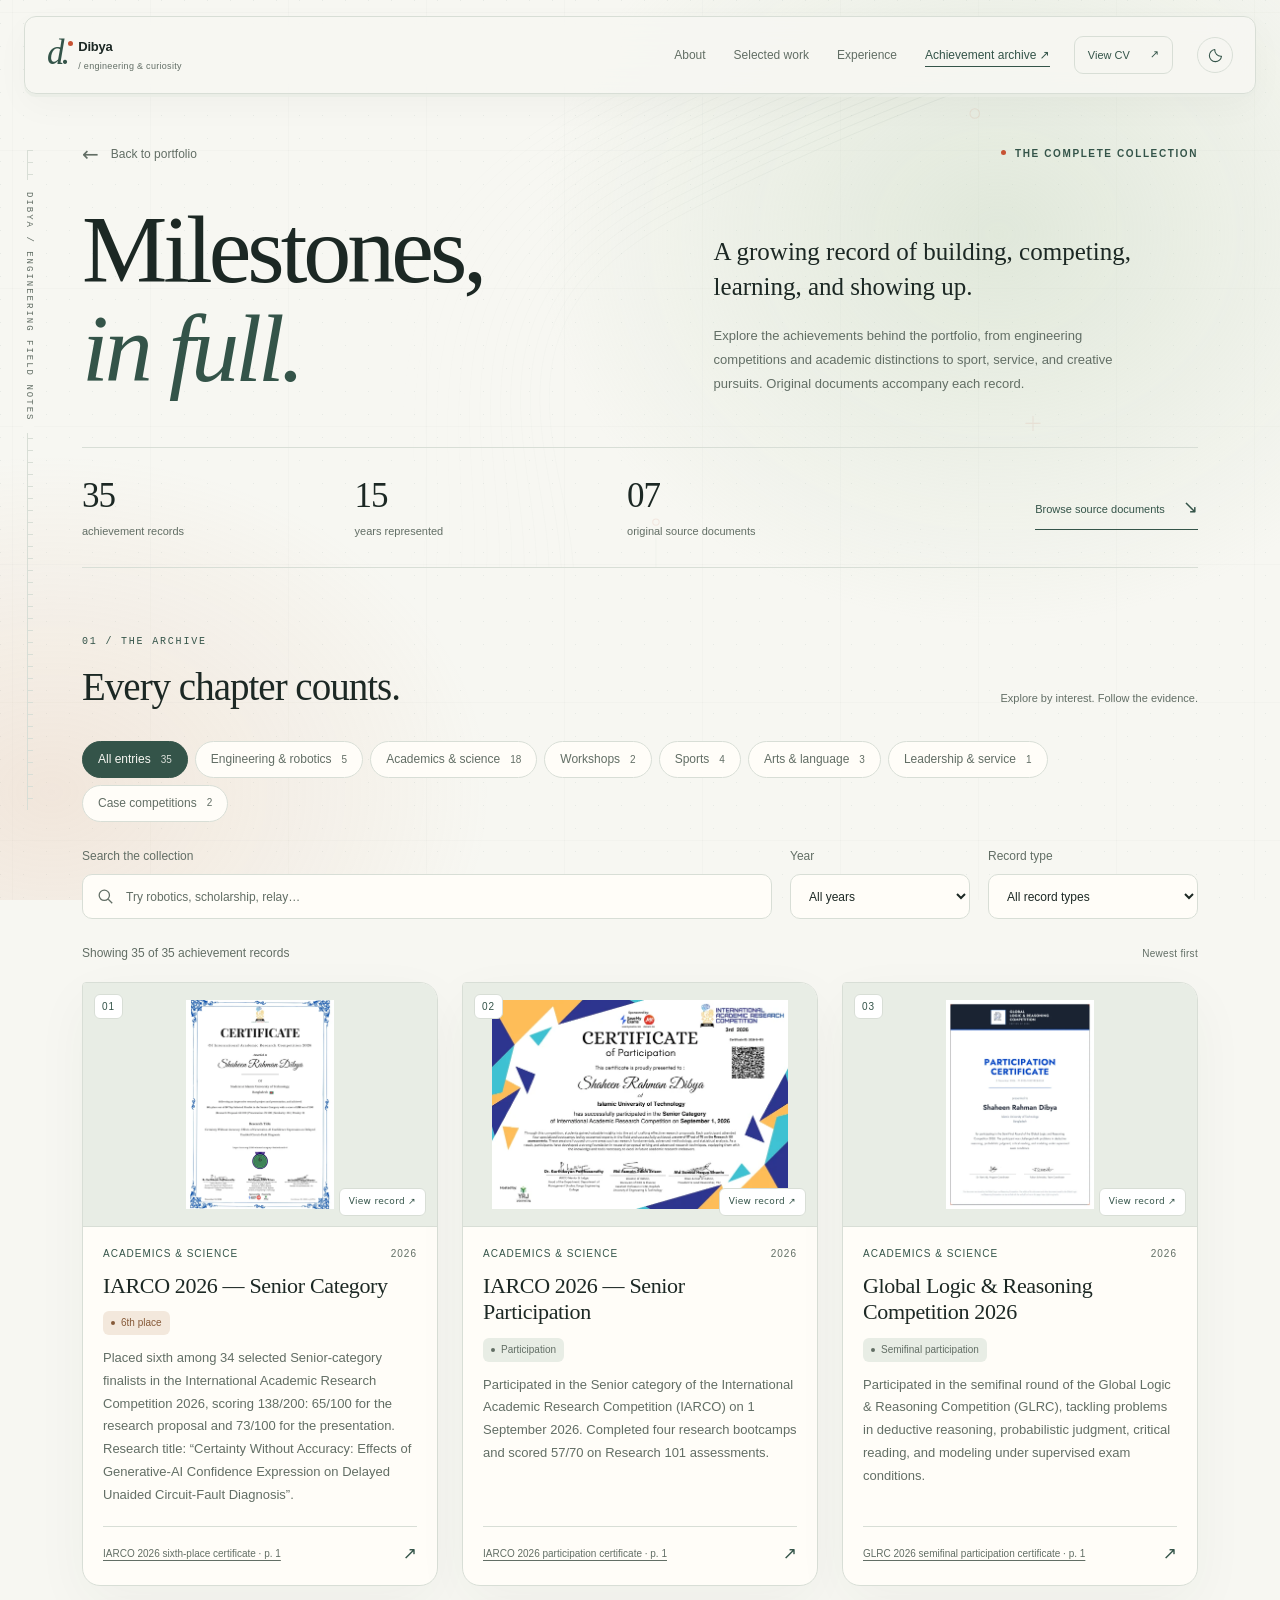
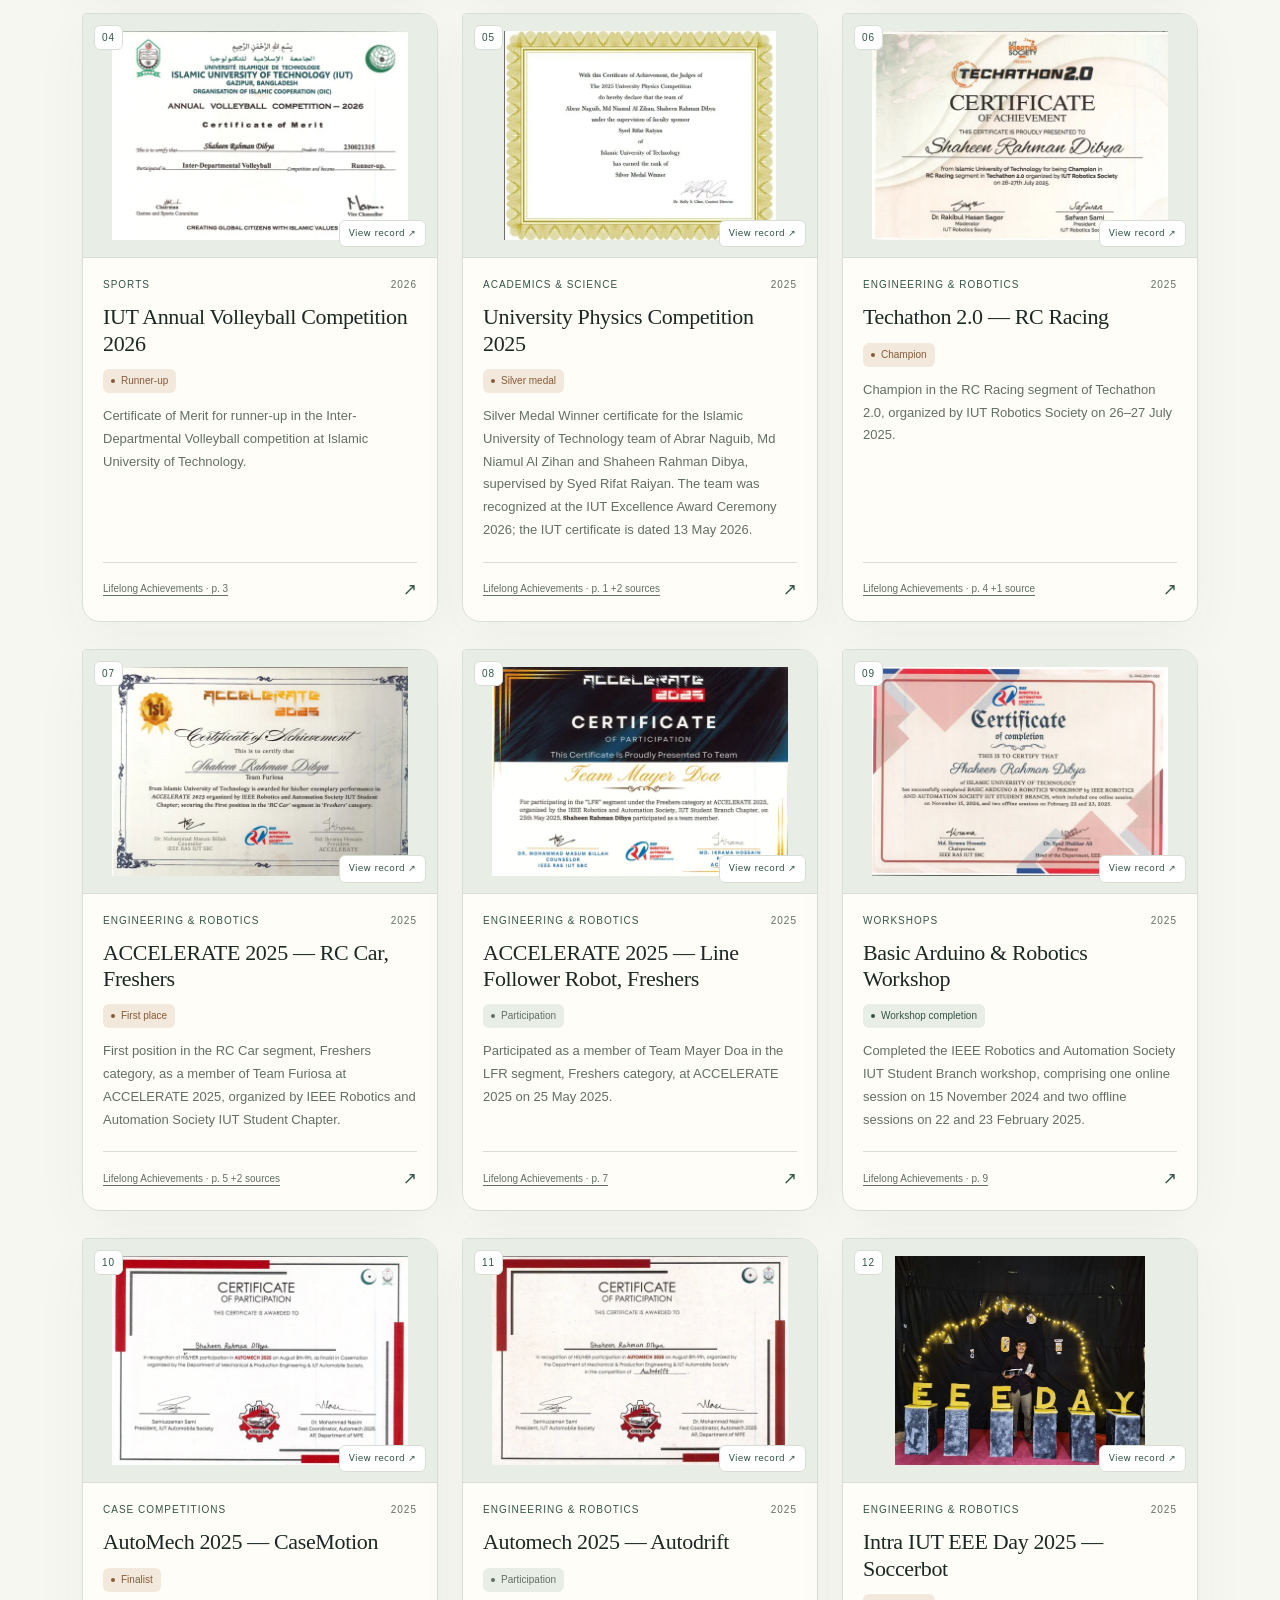
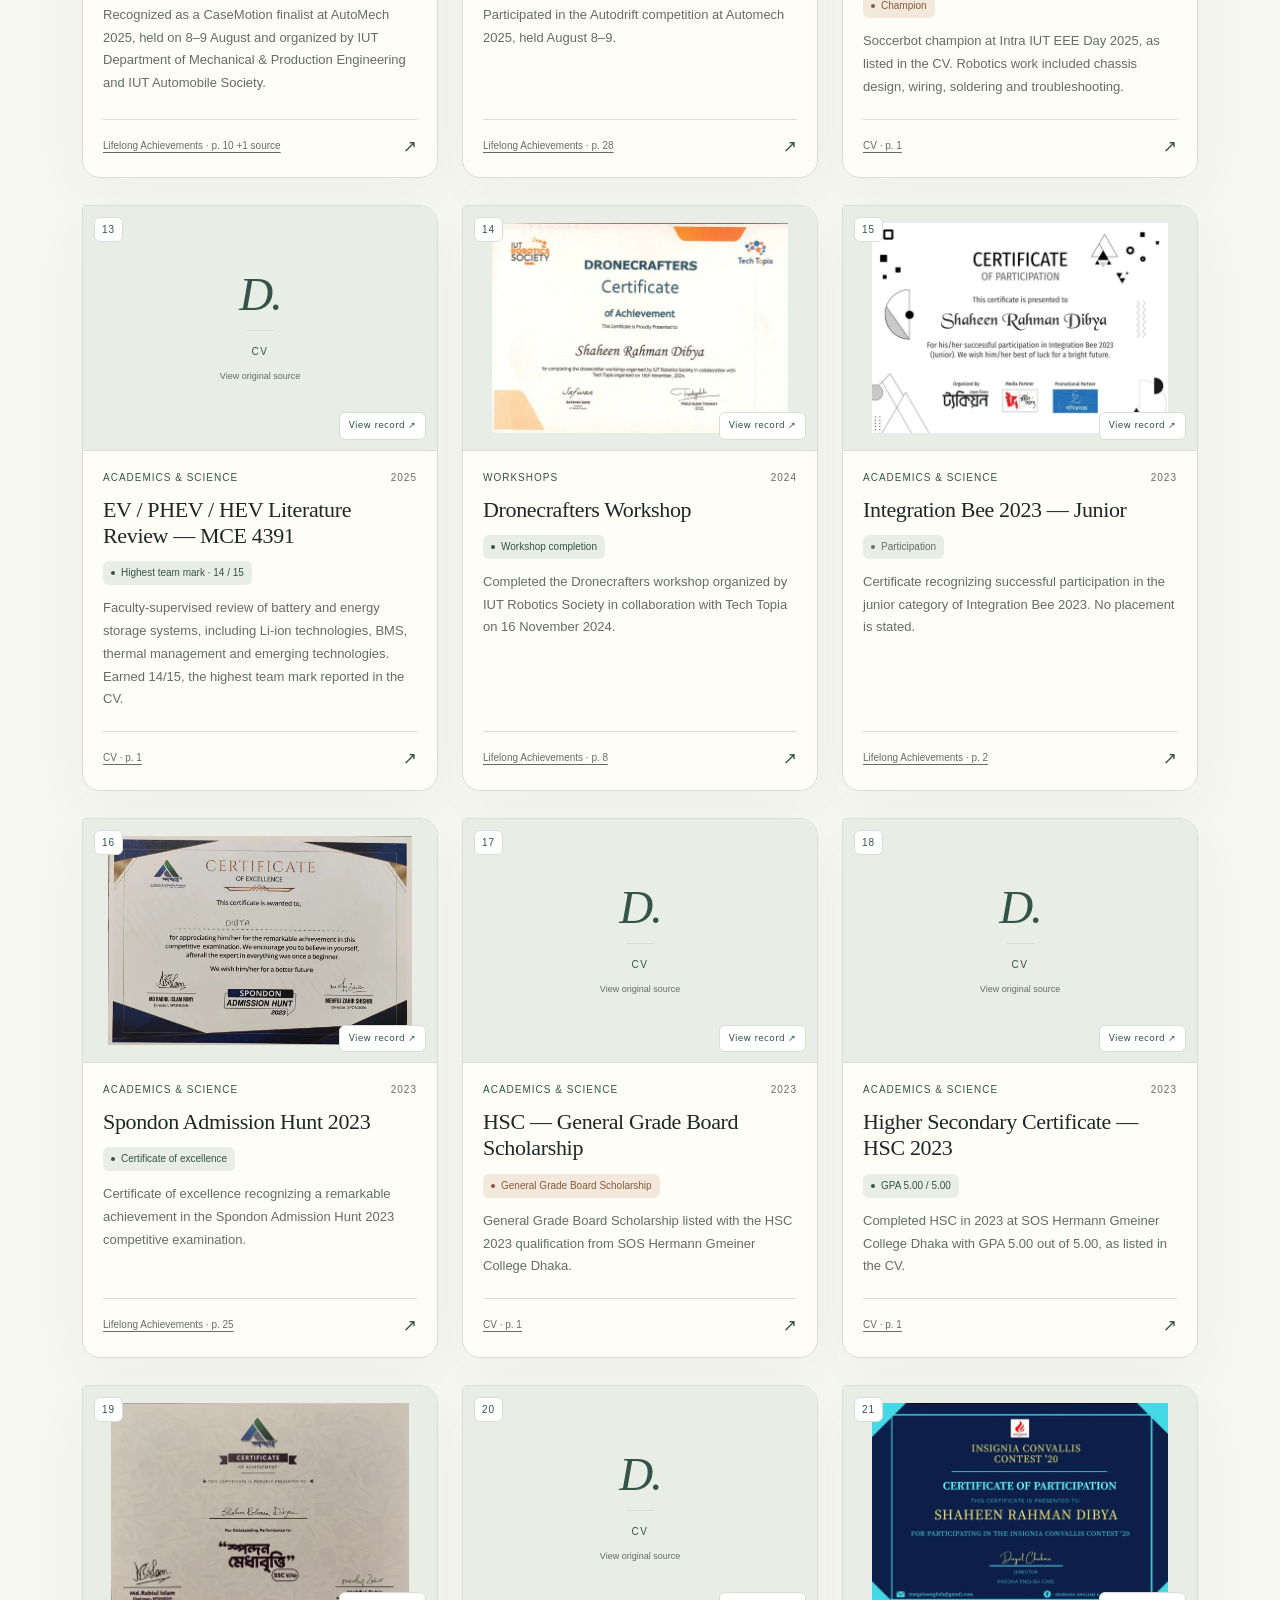
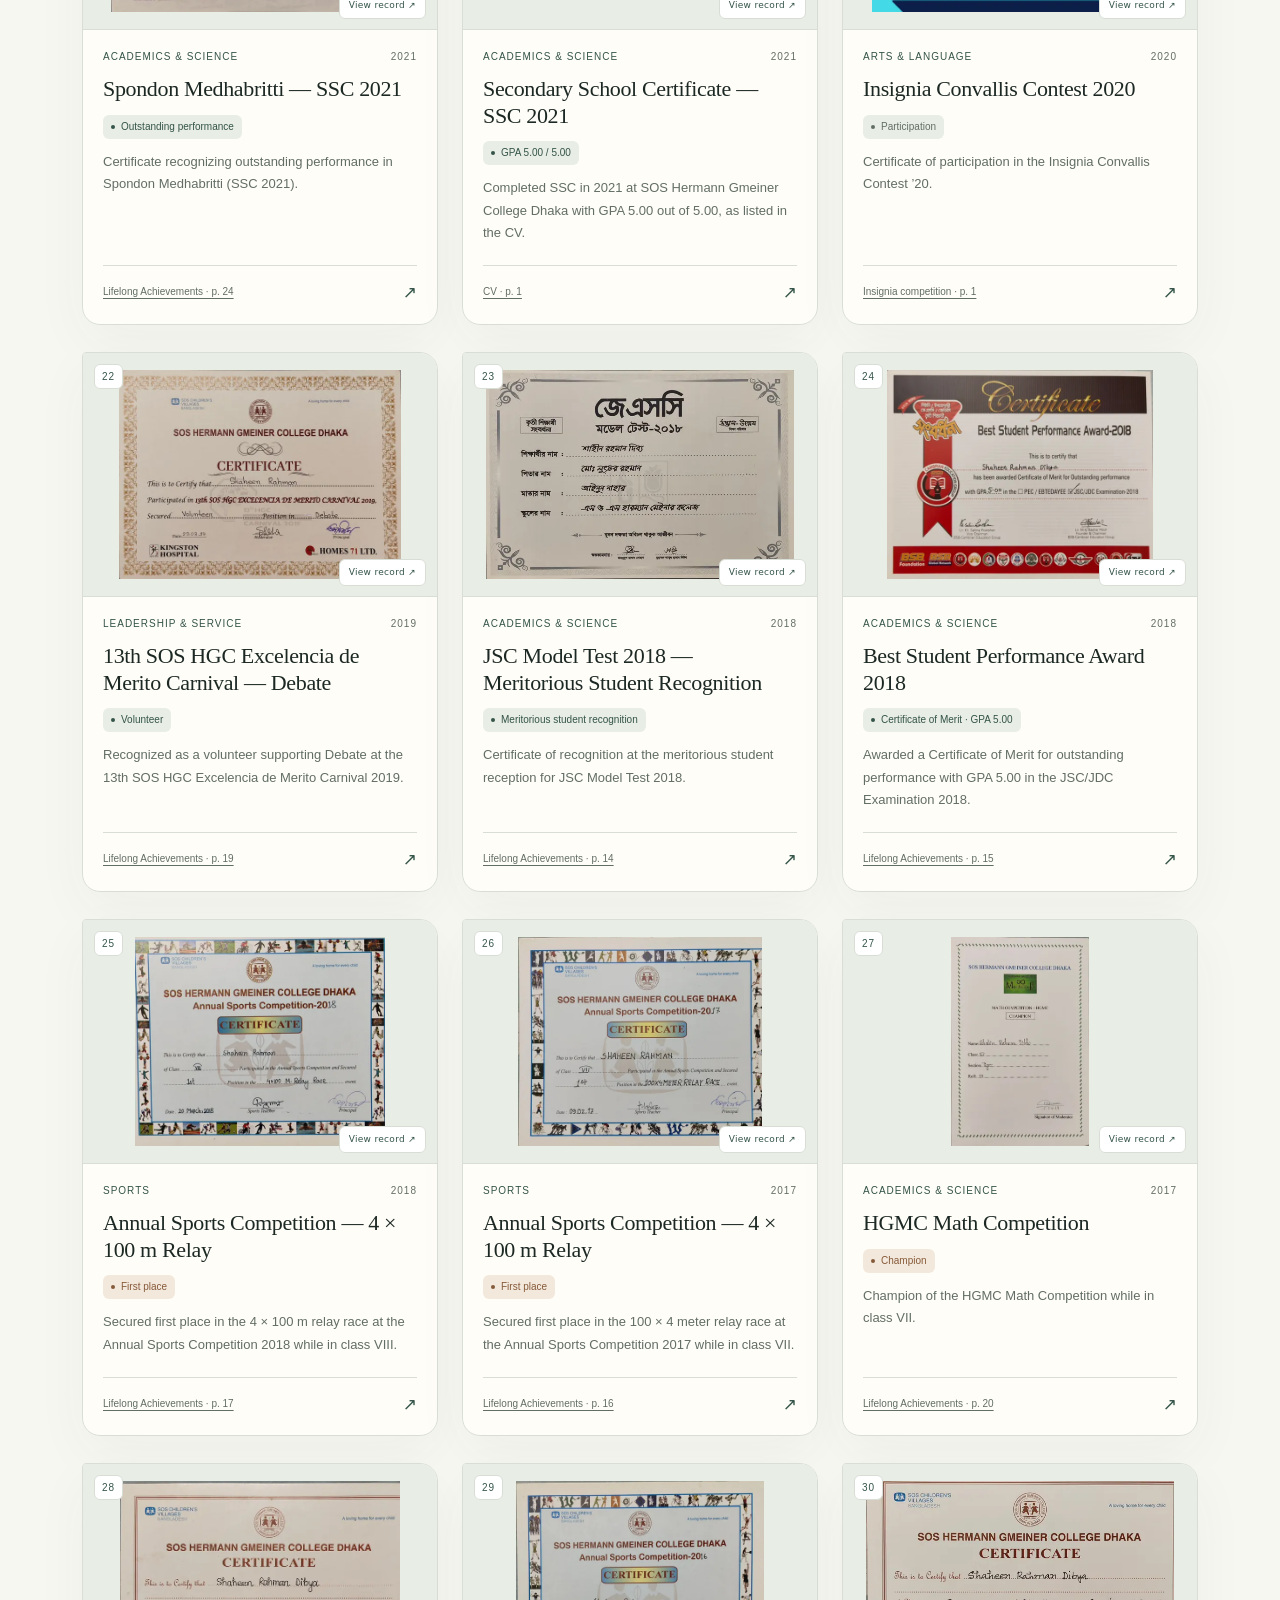
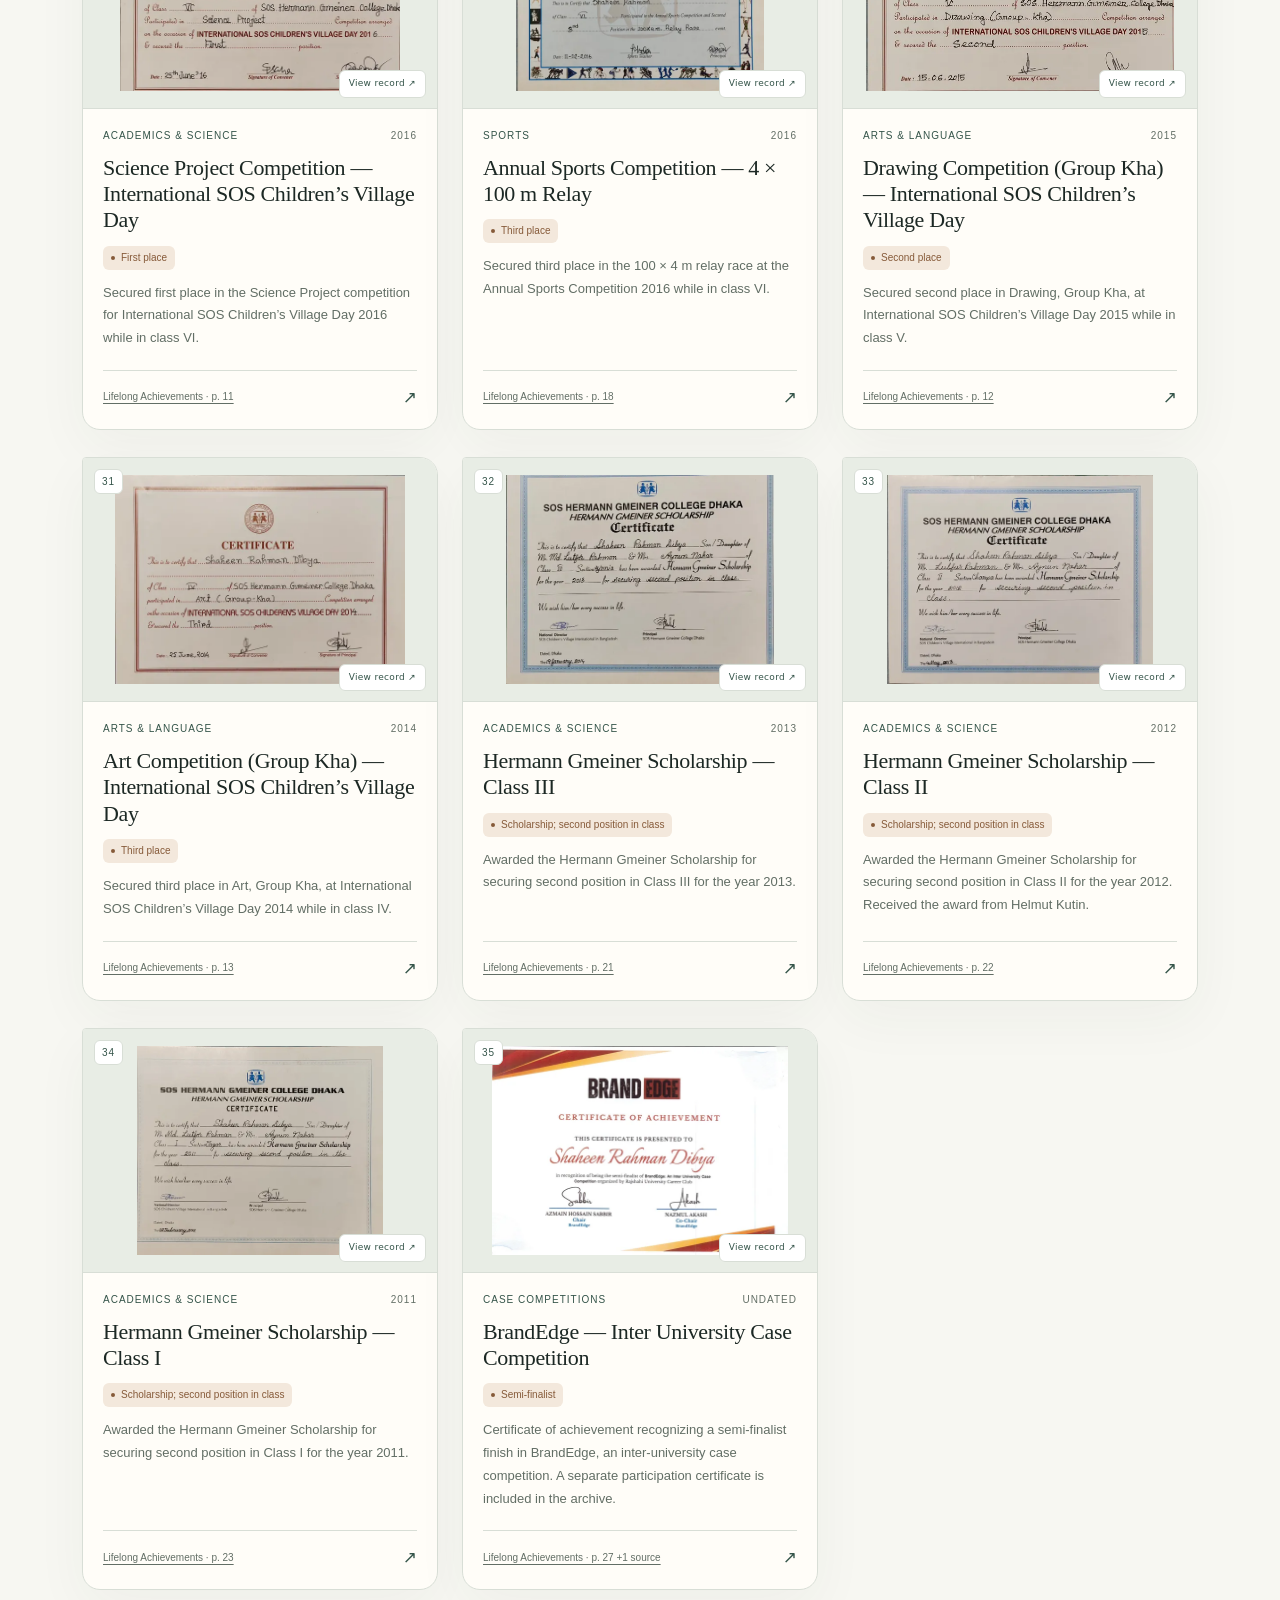
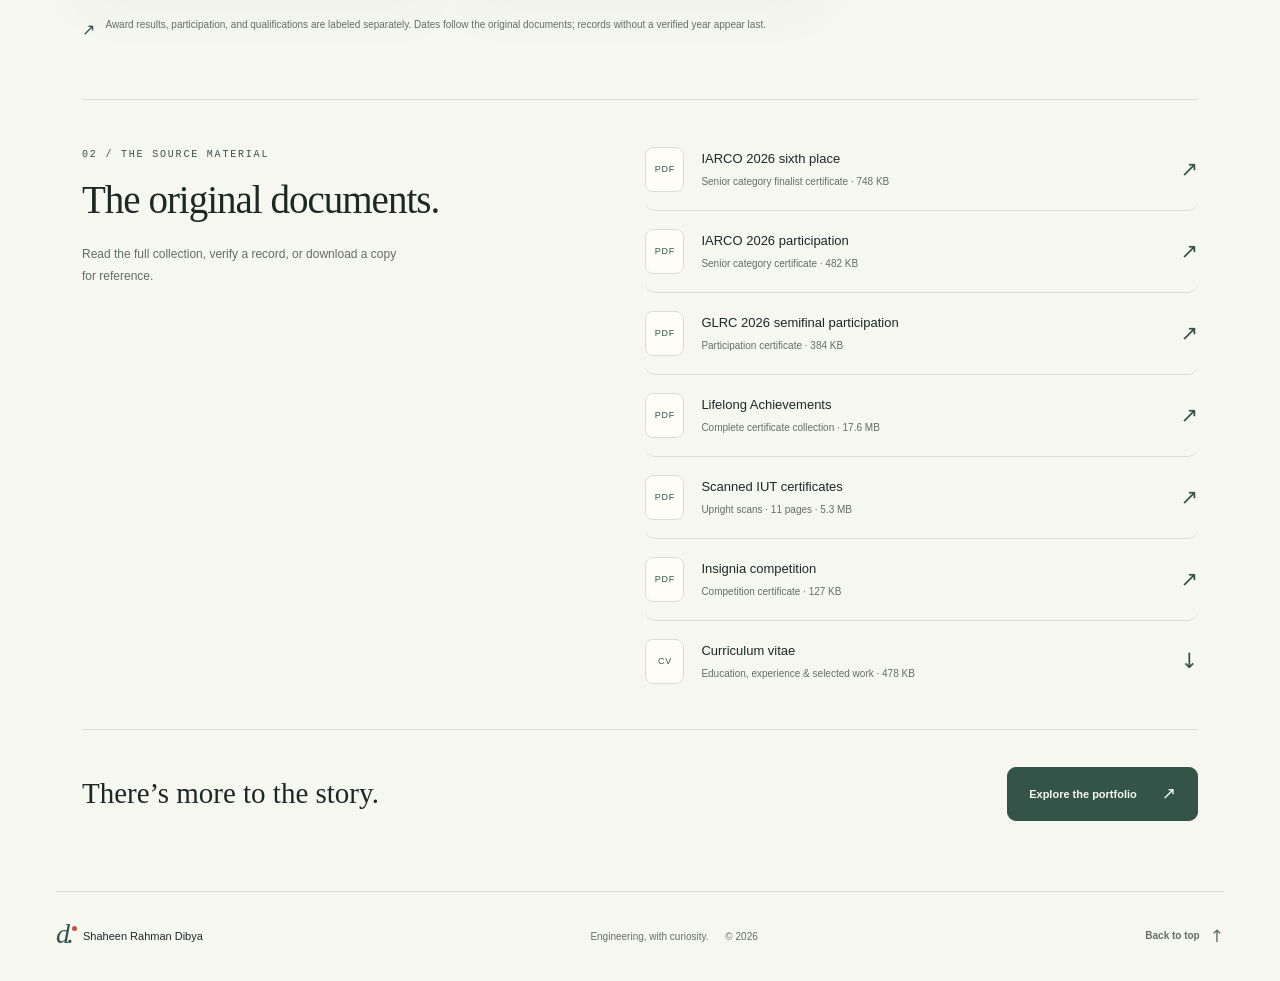
==== commit 904ae883: "Add GLRC 2026 semifinal participation certificate" ====
--- a/archive.html
+++ b/archive.html
@@ -13,10 +13,10 @@
   <link rel="stylesheet" href="detail-polish.css?v=6c1780caa1e9">
   <link rel="stylesheet" href="identity.css?v=28a35aa760e2">
   <link rel="stylesheet" href="archive-events.css?v=1341bd513d4c">
-  <script src="achievements.js?v=50da366ea15d" defer></script>
-  <script src="projects.js?v=6b5a266759fa" defer></script>
+  <script src="achievements.js?v=019d75a3b9f5" defer></script>
+  <script src="projects.js?v=31b3c73bb23b" defer></script>
   <script src="events.js?v=5c163639dc6c" defer></script>
-  <script src="app.js?v=6f6972461015" defer></script>
+  <script src="app.js?v=7dadf80127a2" defer></script>
   <script src="archive.js?v=9d8505983584" defer></script>
   <script src="polish.js?v=251fa7a9a225" defer></script>
   <script src="identity.js?v=c2fee371d605" defer></script>
@@ -49,7 +49,7 @@
       <div class="archive-stats" aria-label="About the archive">
         <div><strong id="archive-total">—</strong><span>achievement records</span></div>
         <div><strong id="archive-years">—</strong><span>years represented</span></div>
-        <div><strong>06</strong><span>original source documents</span></div>
+        <div><strong>07</strong><span>original source documents</span></div>
         <a href="#document-library">Browse source documents <span aria-hidden="true">↘</span></a>
       </div>
     </section>
@@ -76,6 +76,7 @@
       <div class="archive-documents">
         <a href="assets/documents/iarco-2026-sixth-place.pdf" target="_blank" rel="noopener"><span class="archive-document-icon" aria-hidden="true">PDF</span><span><strong>IARCO 2026 sixth place</strong><small>Senior category finalist certificate · 748 KB</small></span><span class="archive-document-arrow" aria-hidden="true">↗</span></a>
         <a href="assets/documents/iarco-2026-participation.pdf" target="_blank" rel="noopener"><span class="archive-document-icon" aria-hidden="true">PDF</span><span><strong>IARCO 2026 participation</strong><small>Senior category certificate · 482 KB</small></span><span class="archive-document-arrow" aria-hidden="true">↗</span></a>
+        <a href="assets/documents/glrc-2026-semifinal.pdf" target="_blank" rel="noopener"><span class="archive-document-icon" aria-hidden="true">PDF</span><span><strong>GLRC 2026 semifinal participation</strong><small>Participation certificate · 384 KB</small></span><span class="archive-document-arrow" aria-hidden="true">↗</span></a>
         <a href="assets/documents/lifelong-achievements.pdf" target="_blank" rel="noopener"><span class="archive-document-icon" aria-hidden="true">PDF</span><span><strong>Lifelong Achievements</strong><small>Complete certificate collection · 17.6 MB</small></span><span class="archive-document-arrow" aria-hidden="true">↗</span></a>
         <a href="assets/documents/scanned-iut-certificates.pdf" target="_blank" rel="noopener"><span class="archive-document-icon" aria-hidden="true">PDF</span><span><strong>Scanned IUT certificates</strong><small>Upright scans · 11 pages · 5.3 MB</small></span><span class="archive-document-arrow" aria-hidden="true">↗</span></a>
         <a href="assets/documents/insignia-competition.pdf" target="_blank" rel="noopener"><span class="archive-document-icon" aria-hidden="true">PDF</span><span><strong>Insignia competition</strong><small>Competition certificate · 127 KB</small></span><span class="archive-document-arrow" aria-hidden="true">↗</span></a>
